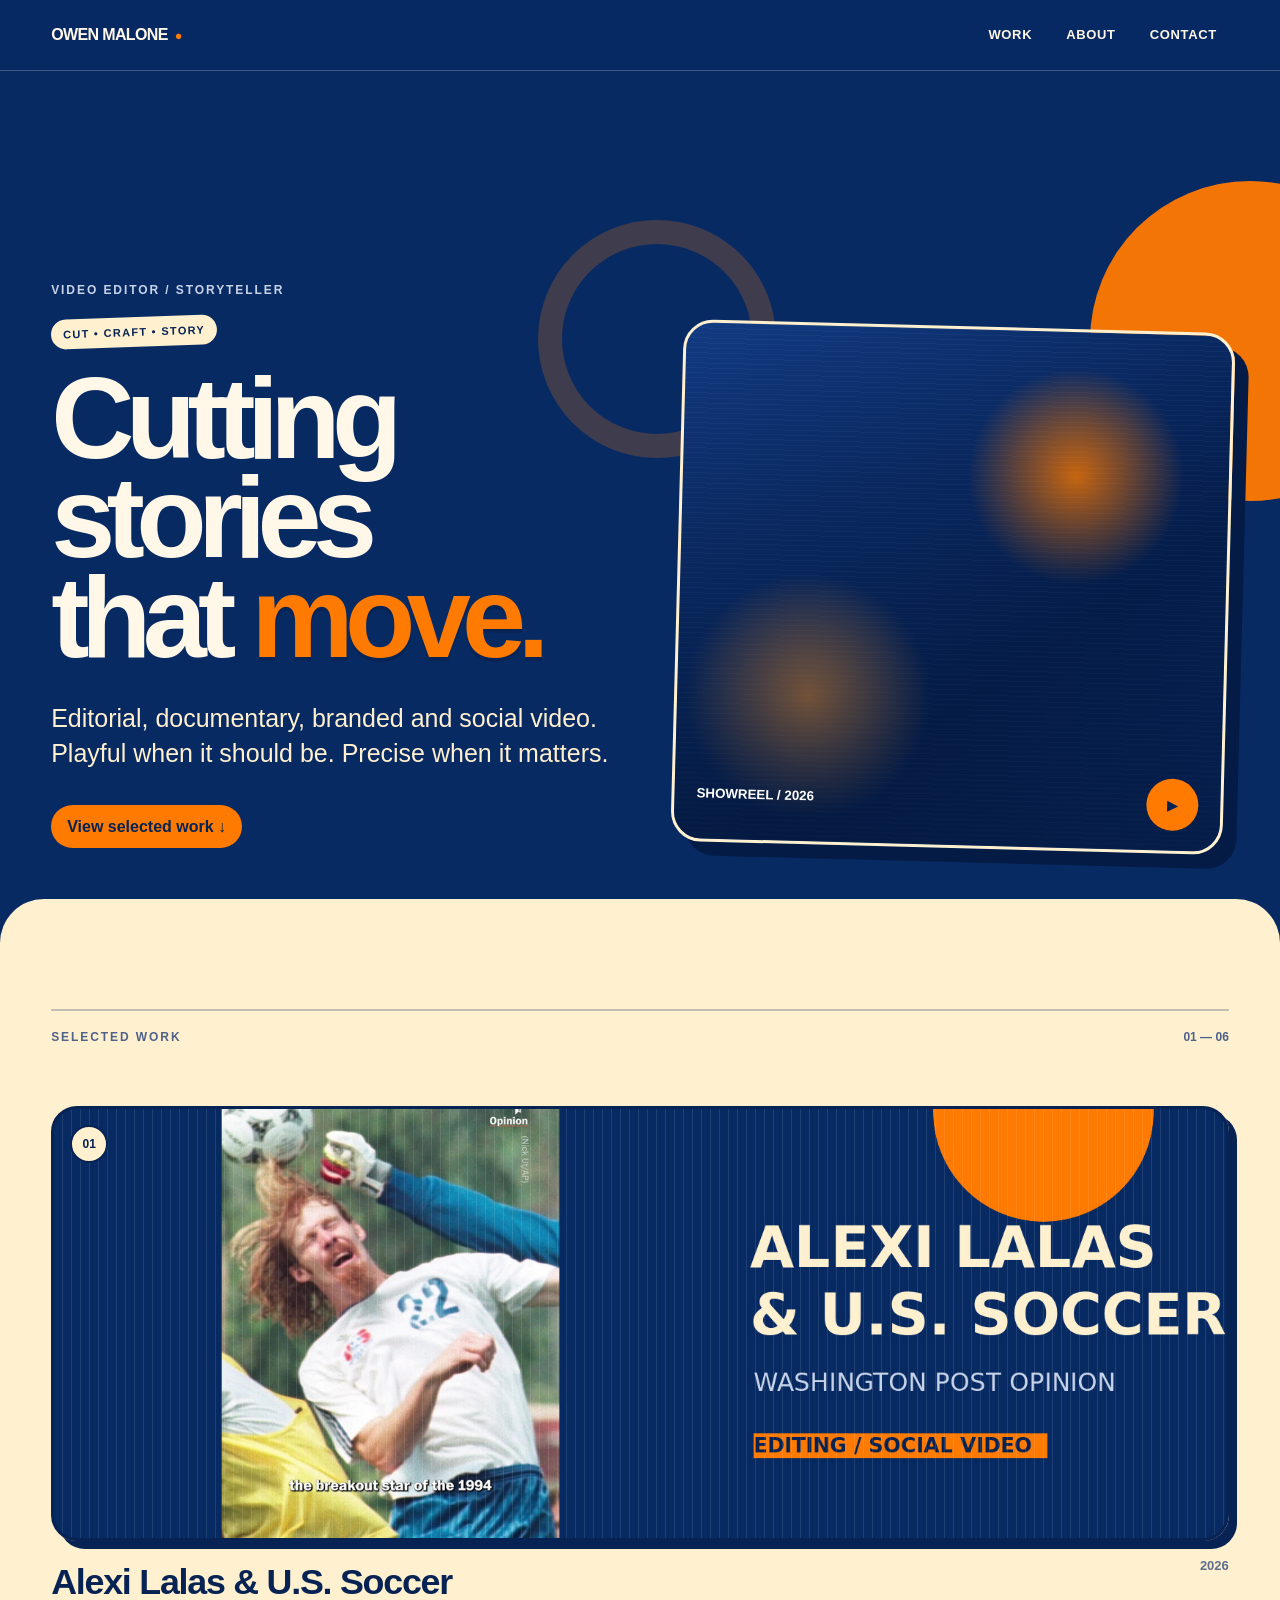
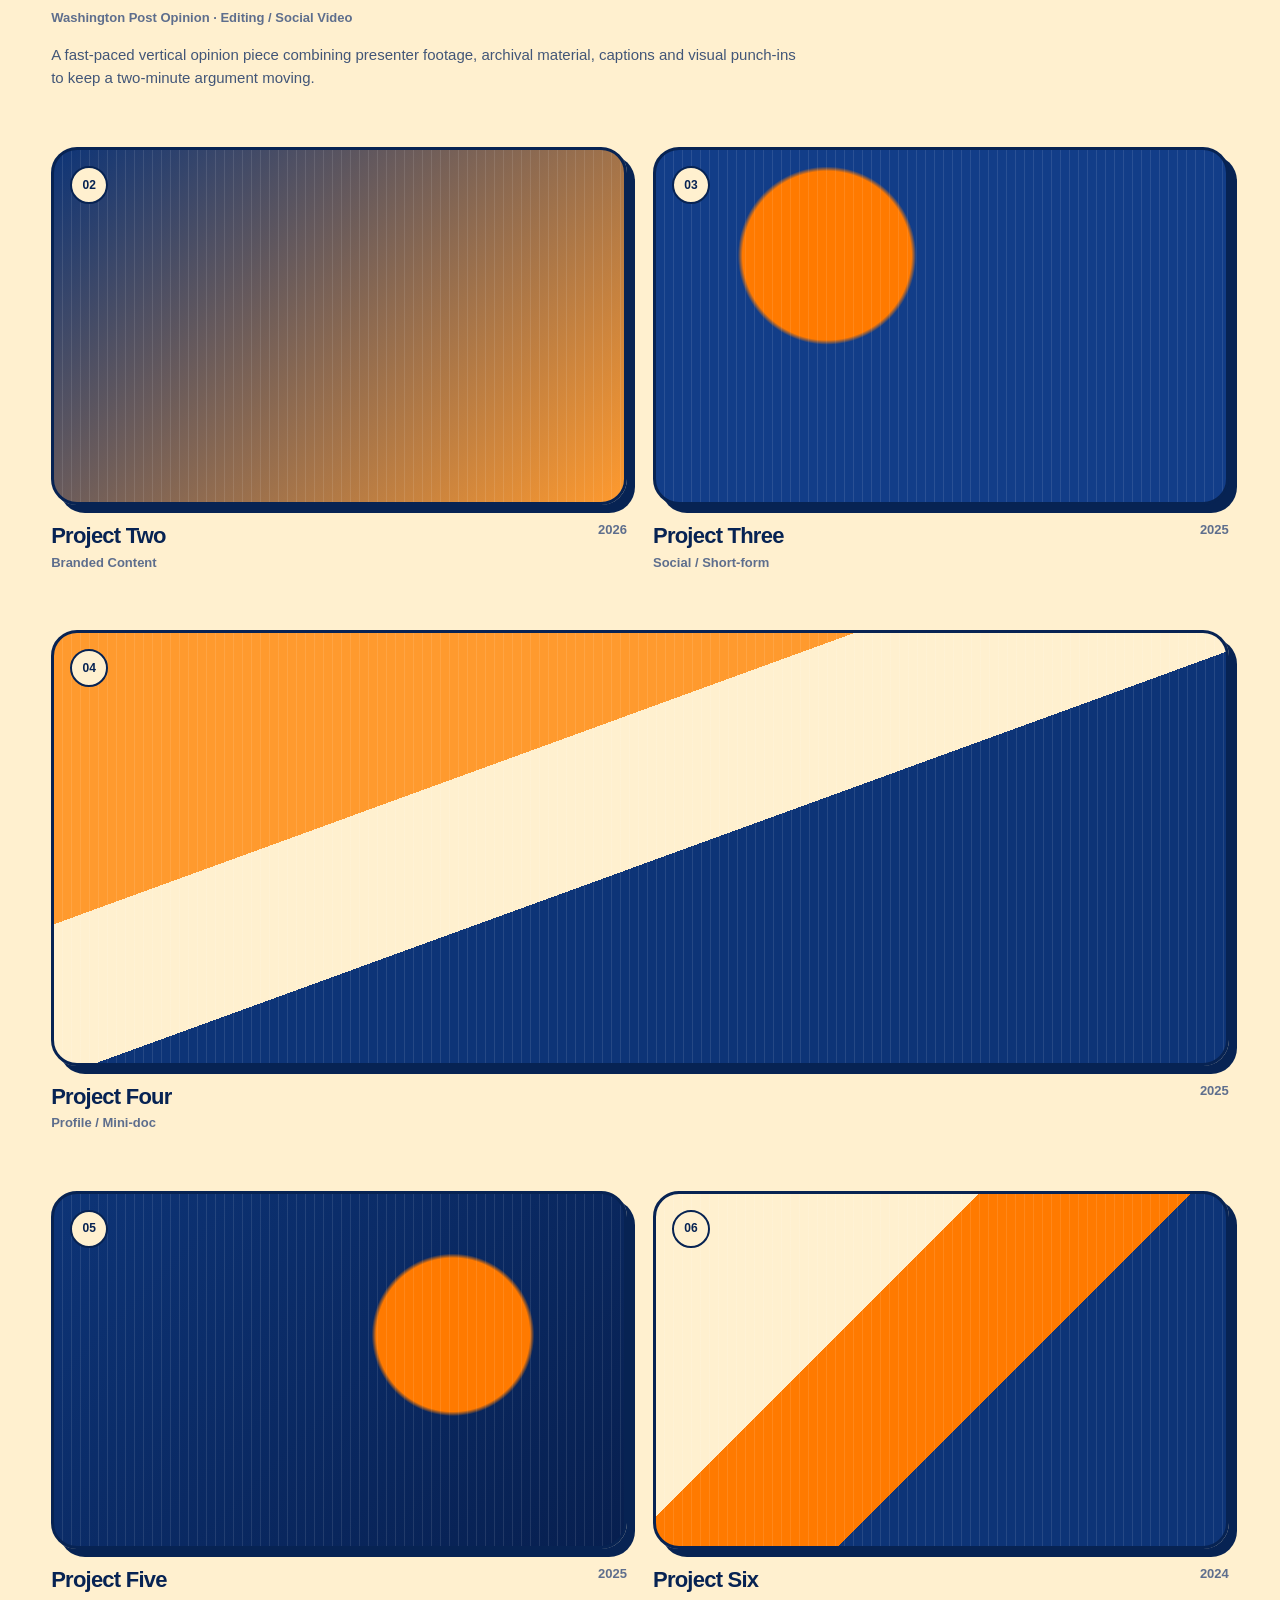
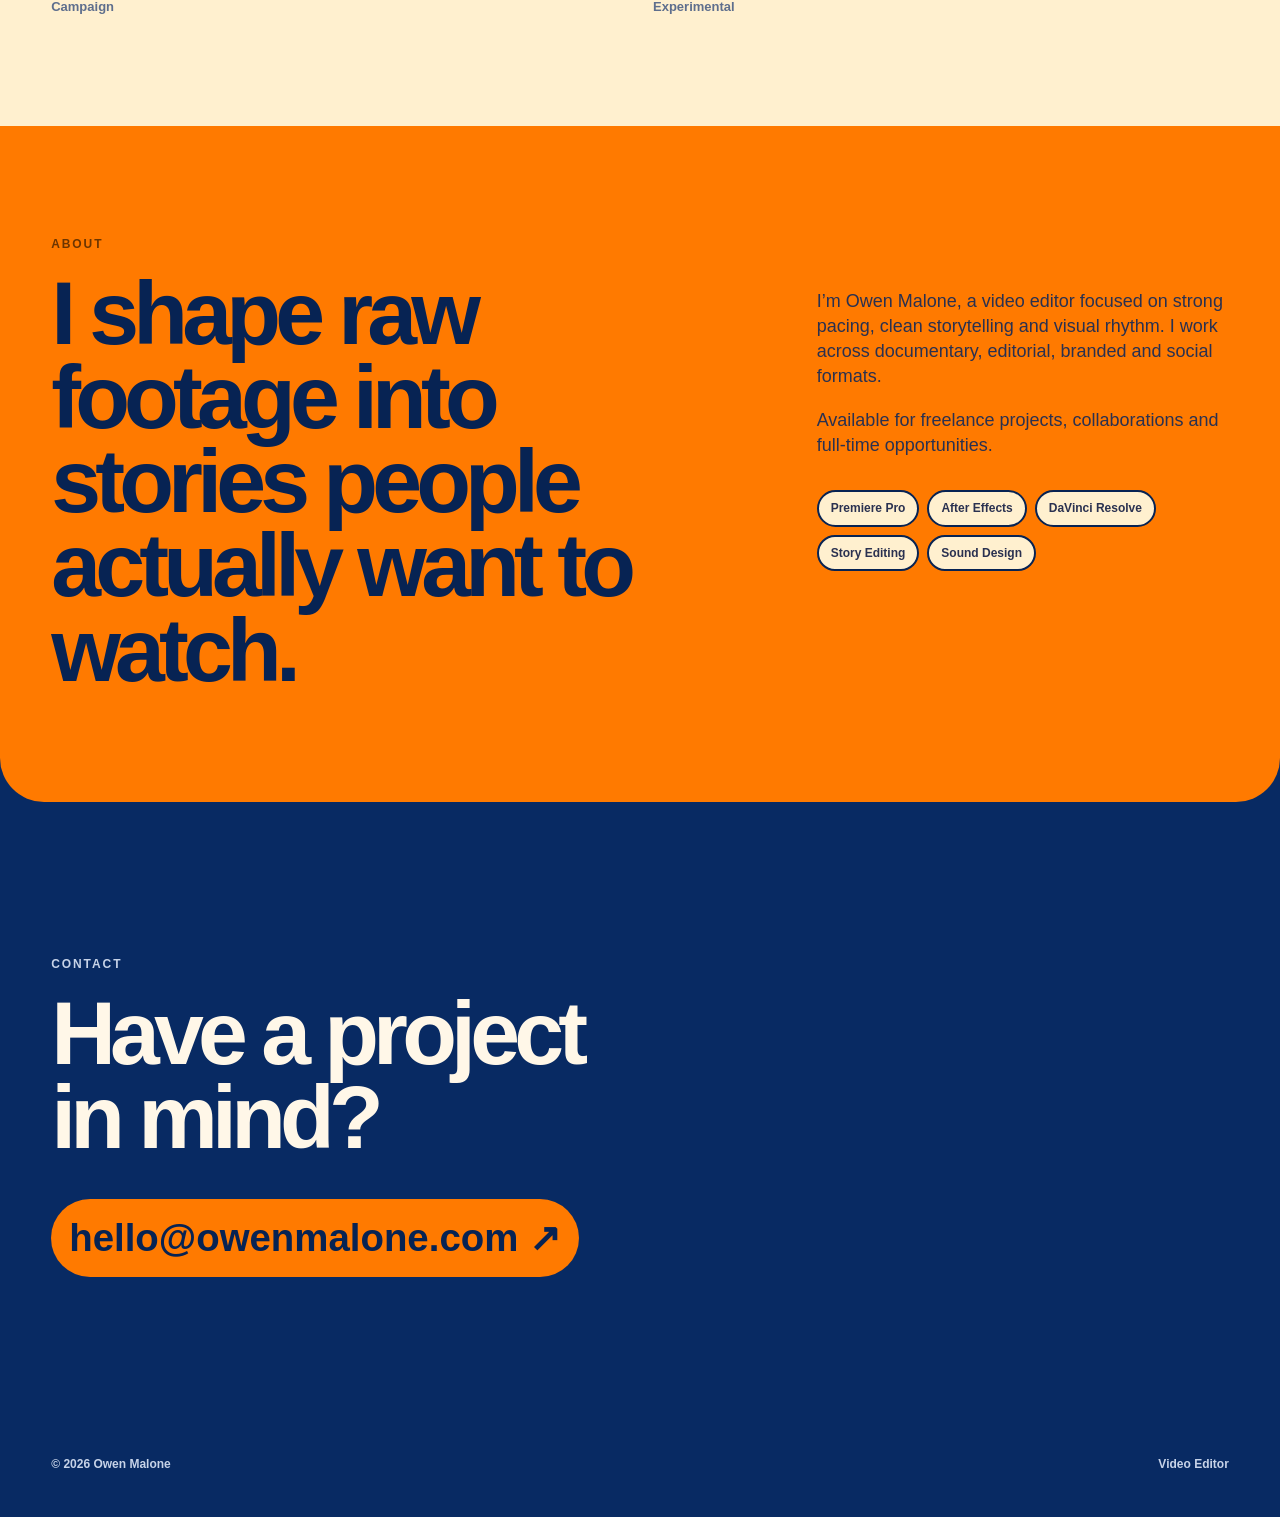
==== index.html @ 8003c04e "Add files via upload" ====
<!DOCTYPE html>
<html lang="en">
<head>
  <meta charset="UTF-8" />
  <meta name="viewport" content="width=device-width, initial-scale=1.0" />
  <meta name="description" content="Owen Malone — Video Editor portfolio." />
  <title>Owen Malone — Video Editor</title>
  <link rel="stylesheet" href="styles.css" />
</head>
<body>
  <header class="site-header">
    <a class="brand" href="#top">OWEN MALONE</a>
    <nav class="nav" aria-label="Primary navigation">
      <a href="#work">Work</a>
      <a href="#about">About</a>
      <a href="#contact">Contact</a>
    </nav>
  </header>

  <main id="top">
    <section class="hero">
      <div class="hero-copy">
        <p class="eyebrow">VIDEO EDITOR / STORYTELLER</p>
        <div class="hero-badge">CUT • CRAFT • STORY</div>
        <h1>Cutting stories<br />that <em>move.</em></h1>
        <p class="intro">
          Editorial, documentary, branded and social video.
          Playful when it should be. Precise when it matters.
        </p>
        <a class="text-link" href="#work">View selected work ↓</a>
      </div>

      <button class="reel" type="button" aria-label="Play showreel">
        <div class="reel-noise"></div>
        <div class="reel-label">
          <span>SHOWREEL / 2026</span>
          <span class="play">▶</span>
        </div>
      </button>
    </section>

    <section class="work-section" id="work">
      <div class="section-heading">
        <p class="eyebrow">SELECTED WORK</p>
        <p class="section-count">01 — 06</p>
      </div>

      <div class="projects">
        <article class="project project-large project-featured">
          <a class="project-link" href="https://www.youtube.com/shorts/0VnzY-GLT2Q" target="_blank" rel="noopener noreferrer" aria-label="Watch Alexi Lalas and U.S. Soccer on YouTube">
            <div class="project-media project-media-image" style="background-image:url('alexi-lalas-project.jpg')">
              <span class="project-index">01</span>
              <span class="hover-word">WATCH ↗</span>
            </div>
            <div class="project-meta">
              <div>
                <h2>Alexi Lalas &amp; U.S. Soccer</h2>
                <p>Washington Post Opinion · Editing / Social Video</p>
              </div>
              <span>2026</span>
            </div>
            <p class="project-description">A fast-paced vertical opinion piece combining presenter footage, archival material, captions and visual punch-ins to keep a two-minute argument moving.</p>
          </a>
        </article>

        <article class="project">
          <div class="project-media tone-two">
            <span class="project-index">02</span>
            <span class="hover-word">PLAY</span>
          </div>
          <div class="project-meta">
            <div>
              <h2>Project Two</h2>
              <p>Branded Content</p>
            </div>
            <span>2026</span>
          </div>
        </article>

        <article class="project">
          <div class="project-media tone-three">
            <span class="project-index">03</span>
            <span class="hover-word">PLAY</span>
          </div>
          <div class="project-meta">
            <div>
              <h2>Project Three</h2>
              <p>Social / Short-form</p>
            </div>
            <span>2025</span>
          </div>
        </article>

        <article class="project project-wide">
          <div class="project-media tone-four">
            <span class="project-index">04</span>
            <span class="hover-word">PLAY</span>
          </div>
          <div class="project-meta">
            <div>
              <h2>Project Four</h2>
              <p>Profile / Mini-doc</p>
            </div>
            <span>2025</span>
          </div>
        </article>

        <article class="project">
          <div class="project-media tone-five">
            <span class="project-index">05</span>
            <span class="hover-word">PLAY</span>
          </div>
          <div class="project-meta">
            <div>
              <h2>Project Five</h2>
              <p>Campaign</p>
            </div>
            <span>2025</span>
          </div>
        </article>

        <article class="project">
          <div class="project-media tone-six">
            <span class="project-index">06</span>
            <span class="hover-word">PLAY</span>
          </div>
          <div class="project-meta">
            <div>
              <h2>Project Six</h2>
              <p>Experimental</p>
            </div>
            <span>2024</span>
          </div>
        </article>
      </div>
    </section>

    <section class="about" id="about">
      <p class="eyebrow">ABOUT</p>
      <div class="about-grid">
        <h2>I shape raw footage into stories people actually want to watch.</h2>
        <div class="about-copy">
          <p>
            I’m Owen Malone, a video editor focused on strong pacing,
            clean storytelling and visual rhythm. I work across documentary,
            editorial, branded and social formats.
          </p>
          <p>
            Available for freelance projects, collaborations and full-time opportunities.
          </p>
          <div class="skills">
            <span>Premiere Pro</span>
            <span>After Effects</span>
            <span>DaVinci Resolve</span>
            <span>Story Editing</span>
            <span>Sound Design</span>
          </div>
        </div>
      </div>
    </section>

    <section class="contact" id="contact">
      <p class="eyebrow">CONTACT</p>
      <h2>Have a project<br />in mind?</h2>
      <a class="email-link" href="mailto:hello@owenmalone.com">hello@owenmalone.com ↗</a>
    </section>
  </main>

  <footer>
    <span>© <span id="year"></span> Owen Malone</span>
    <span>Video Editor</span>
  </footer>

  <div class="modal" id="reelModal" aria-hidden="true">
    <button class="modal-close" id="modalClose" aria-label="Close showreel">×</button>
    <div class="modal-inner">
      <p class="eyebrow">SHOWREEL PLACEHOLDER</p>
      <h2>Add your Vimeo or YouTube embed here.</h2>
      <p>Replace this modal content in <code>index.html</code> with your video embed.</p>
    </div>
  </div>

  <script src="script.js"></script>
</body>
</html>
---- styles.css ----
* {
  box-sizing: border-box;
}

:root {
  --bg: #082a63;
  --panel: #0d3477;
  --text: #fff7e8;
  --muted: #c7d3e8;
  --line: rgba(255,247,232,.24);
  --orange: #ff7a00;
  --orange-soft: #ff9a2e;
  --cream: #fff0cf;
  --ink: #072353;
  --pad: clamp(20px, 4vw, 60px);
}

html {
  scroll-behavior: smooth;
}

body {
  margin: 0;
  background: var(--bg);
  color: var(--text);
  font-family: Arial, Helvetica, sans-serif;
  line-height: 1.4;
}

a {
  color: inherit;
  text-decoration: none;
}

::selection {
  background: var(--orange);
  color: var(--ink);
}

.site-header {
  position: sticky;
  top: 0;
  z-index: 20;
  display: flex;
  justify-content: space-between;
  align-items: center;
  padding: 18px var(--pad);
  background: rgba(8,42,99,.9);
  backdrop-filter: blur(18px);
  border-bottom: 1px solid var(--line);
}

.brand {
  font-weight: 900;
  letter-spacing: -0.04em;
}

.brand::after {
  content: "●";
  margin-left: 7px;
  color: var(--orange);
  font-size: .8em;
}

.nav {
  display: flex;
  gap: 10px;
}

.nav a {
  color: var(--text);
  font-size: 13px;
  font-weight: 800;
  text-transform: uppercase;
  letter-spacing: .05em;
  padding: 8px 12px;
  border-radius: 999px;
  transition: background .2s ease, color .2s ease, transform .2s ease;
}

.nav a:hover {
  background: var(--orange);
  color: var(--ink);
  transform: translateY(-1px);
}

.hero {
  min-height: 92vh;
  padding: 8vw var(--pad) var(--pad);
  display: grid;
  grid-template-columns: 1.02fr .98fr;
  gap: 52px;
  align-items: end;
  position: relative;
  overflow: hidden;
}

.hero::before {
  content: "";
  position: absolute;
  width: 320px;
  height: 320px;
  border-radius: 50%;
  right: -130px;
  top: 110px;
  background: var(--orange);
  opacity: .95;
}

.hero::after {
  content: "";
  position: absolute;
  width: 190px;
  height: 190px;
  border-radius: 50%;
  left: 42%;
  top: 18%;
  border: 24px solid rgba(255,122,0,.22);
}

.hero-copy,
.reel {
  position: relative;
  z-index: 2;
}

.eyebrow {
  margin: 0 0 18px;
  color: var(--muted);
  font-size: 12px;
  font-weight: 900;
  letter-spacing: .16em;
}

.hero-badge {
  display: inline-block;
  margin-bottom: 22px;
  padding: 8px 12px 7px;
  background: var(--cream);
  color: var(--ink);
  border-radius: 999px;
  font-size: 11px;
  font-weight: 900;
  letter-spacing: .12em;
  transform: rotate(-2deg);
}

.hero h1 {
  margin: 0;
  max-width: 800px;
  font-size: clamp(62px, 9vw, 148px);
  line-height: .86;
  letter-spacing: -.075em;
  font-weight: 900;
}

.hero h1 em {
  color: var(--orange);
  font-style: normal;
  text-shadow: 0 4px 0 rgba(3,25,63,.35);
}

.intro {
  max-width: 620px;
  margin: 34px 0;
  color: var(--cream);
  font-size: clamp(18px, 2vw, 25px);
}

.text-link {
  display: inline-block;
  padding: 11px 16px 10px;
  background: var(--orange);
  color: var(--ink);
  border-radius: 999px;
  font-weight: 900;
  transition: transform .2s ease, box-shadow .2s ease;
}

.text-link:hover {
  transform: translateY(-2px) rotate(-1deg);
  box-shadow: 0 8px 0 #061f4c;
}

.reel {
  min-height: 58vh;
  border: 3px solid var(--cream);
  border-radius: 30px;
  padding: 0;
  overflow: hidden;
  cursor: pointer;
  background:
    radial-gradient(circle at 72% 28%, rgba(255,122,0,.92), transparent 20%),
    radial-gradient(circle at 24% 72%, rgba(255,154,46,.75), transparent 22%),
    linear-gradient(145deg, #123b83 0%, #051f50 64%, #092862 100%);
  box-shadow: 14px 14px 0 #041b46;
  transform: rotate(1.5deg);
  transition: transform .25s ease, box-shadow .25s ease;
}

.reel:hover {
  transform: rotate(0deg) translateY(-3px);
  box-shadow: 18px 18px 0 #041b46;
}

.reel::after {
  content: "";
  position: absolute;
  inset: 0;
  background: linear-gradient(180deg, transparent, rgba(3,22,56,.58));
}

.reel-noise {
  position: absolute;
  inset: 0;
  opacity: .11;
  background-image: repeating-linear-gradient(0deg, rgba(255,255,255,.3) 0 1px, transparent 1px 5px);
}

.reel-label {
  position: absolute;
  z-index: 2;
  left: 22px;
  right: 22px;
  bottom: 20px;
  display: flex;
  justify-content: space-between;
  align-items: center;
  color: white;
  font-weight: 900;
}

.play {
  display: grid;
  place-items: center;
  width: 52px;
  height: 52px;
  background: var(--orange);
  color: var(--ink);
  border-radius: 100%;
}

.work-section,
.about,
.contact {
  padding: 110px var(--pad);
}

.work-section {
  background: var(--cream);
  color: var(--ink);
  border-radius: 44px 44px 0 0;
}

.work-section .eyebrow,
.work-section .section-count {
  color: #4f6289;
}

.section-heading {
  display: flex;
  justify-content: space-between;
  border-top: 2px solid rgba(7,35,83,.24);
  padding-top: 18px;
  margin-bottom: 42px;
}

.section-count {
  margin: 0;
  font-size: 12px;
  font-weight: 800;
}

.projects {
  display: grid;
  grid-template-columns: repeat(2, minmax(0, 1fr));
  gap: 58px 26px;
}

.project-large,
.project-wide {
  grid-column: span 2;
}

.project {
  cursor: pointer;
}

.project-media {
  position: relative;
  min-height: 34vw;
  overflow: hidden;
  border-radius: 26px;
  border: 3px solid var(--ink);
  box-shadow: 8px 8px 0 var(--ink);
  transition: transform .25s ease, box-shadow .25s ease;
}

.project:not(.project-wide):not(.project-large) .project-media {
  min-height: 28vw;
}

.project:hover .project-media {
  transform: translate(-3px, -3px) rotate(-.35deg);
  box-shadow: 12px 12px 0 var(--ink);
}

.project-media::after {
  content: "";
  position: absolute;
  inset: 0;
  opacity: .10;
  background-image: repeating-linear-gradient(90deg, transparent 0 8px, #fff 8px 9px);
}

.tone-one { background: linear-gradient(135deg, #ff7a00 0 42%, #0d3477 42% 100%); }
.tone-two { background: linear-gradient(135deg, #0d3477, #ff9a2e); }
.tone-three { background: radial-gradient(circle at 30% 30%, #ff7a00 0 18%, transparent 19%), #123d88; }
.tone-four { background: linear-gradient(160deg, #ff9a2e 0 34%, #fff0cf 34% 52%, #0d3477 52%); }
.tone-five { background: radial-gradient(circle at 70% 40%, #ff7a00 0 17%, transparent 18%), linear-gradient(135deg,#0d3477,#071f4f); }
.tone-six { background: linear-gradient(135deg, #fff0cf 0 35%, #ff7a00 35% 58%, #0d3477 58%); }

.project-index,
.hover-word {
  position: absolute;
  z-index: 2;
  font-size: 12px;
  font-weight: 900;
}

.project-index {
  top: 16px;
  left: 16px;
  display: grid;
  place-items: center;
  width: 38px;
  height: 38px;
  border-radius: 50%;
  color: var(--ink);
  background: var(--cream);
  border: 2px solid var(--ink);
}

.hover-word {
  right: 16px;
  bottom: 16px;
  opacity: 0;
  padding: 8px 11px;
  color: var(--ink);
  background: var(--orange);
  border: 2px solid var(--ink);
  border-radius: 999px;
  transition: opacity .2s ease, transform .2s ease;
}

.project:hover .hover-word {
  opacity: 1;
  transform: rotate(-2deg);
}

.project-meta {
  display: flex;
  justify-content: space-between;
  padding-top: 16px;
}

.project-meta h2 {
  margin: 0 0 2px;
  font-size: 22px;
  letter-spacing: -.035em;
}

.project-meta p,
.project-meta > span {
  margin: 0;
  color: #5e6e8d;
  font-size: 13px;
  font-weight: 700;
}

.about {
  background: var(--orange);
  color: var(--ink);
  border-radius: 0 0 44px 44px;
}

.about .eyebrow {
  color: #6c3500;
}

.about-grid {
  display: grid;
  grid-template-columns: 1.35fr .8fr;
  gap: 70px;
}

.about h2,
.contact h2 {
  margin: 0;
  font-size: clamp(48px, 7vw, 110px);
  line-height: .94;
  letter-spacing: -.065em;
  font-weight: 900;
}

.about-copy {
  color: #2a3150;
  font-size: 18px;
}

.skills {
  display: flex;
  flex-wrap: wrap;
  gap: 8px;
  margin-top: 32px;
}

.skills span {
  border: 2px solid var(--ink);
  background: var(--cream);
  border-radius: 999px;
  padding: 8px 12px;
  font-size: 12px;
  font-weight: 900;
}

.contact {
  min-height: 70vh;
  display: flex;
  flex-direction: column;
  justify-content: center;
  background: var(--bg);
}

.contact h2 {
  color: var(--text);
}

.email-link {
  margin-top: 40px;
  align-self: flex-start;
  font-size: clamp(22px, 3vw, 40px);
  font-weight: 900;
  padding: 12px 18px;
  color: var(--ink);
  background: var(--orange);
  border-radius: 999px;
  transition: transform .2s ease, box-shadow .2s ease;
}

.email-link:hover {
  transform: translateY(-2px) rotate(1deg);
  box-shadow: 0 8px 0 #041b46;
}

footer {
  display: flex;
  justify-content: space-between;
  padding: 24px var(--pad) 44px;
  color: var(--muted);
  font-size: 12px;
  font-weight: 700;
}

.modal {
  position: fixed;
  inset: 0;
  z-index: 100;
  display: none;
  place-items: center;
  padding: 24px;
  background: rgba(3,18,48,.92);
}

.modal.open {
  display: grid;
}

.modal-inner {
  width: min(900px, 100%);
  min-height: 50vh;
  padding: 50px;
  display: grid;
  place-content: center;
  text-align: center;
  background: var(--cream);
  color: var(--ink);
  border: 3px solid var(--ink);
  border-radius: 28px;
  box-shadow: 12px 12px 0 var(--orange);
}

.modal-inner h2 {
  font-size: clamp(32px, 5vw, 72px);
  line-height: 1;
}

.modal-close {
  position: absolute;
  top: 24px;
  right: 30px;
  border: 0;
  background: var(--orange);
  color: var(--ink);
  width: 52px;
  height: 52px;
  border-radius: 50%;
  font-size: 34px;
  cursor: pointer;
}

code {
  color: var(--orange);
}

@media (max-width: 800px) {
  .site-header {
    padding-top: 14px;
    padding-bottom: 14px;
  }

  .nav {
    gap: 4px;
  }

  .nav a {
    padding: 7px 9px;
  }

  .hero {
    grid-template-columns: 1fr;
    min-height: auto;
    padding-top: 100px;
  }

  .hero::before {
    width: 200px;
    height: 200px;
  }

  .reel {
    min-height: 58vw;
    transform: none;
  }

  .projects {
    grid-template-columns: 1fr;
  }

  .project,
  .project-large,
  .project-wide {
    grid-column: span 1;
  }

  .project-media,
  .project:not(.project-wide):not(.project-large) .project-media {
    min-height: 62vw;
  }

  .about-grid {
    grid-template-columns: 1fr;
    gap: 32px;
  }

  .work-section,
  .about,
  .contact {
    padding-top: 80px;
    padding-bottom: 80px;
  }

  footer {
    gap: 24px;
  }
}

@media (max-width: 520px) {
  .nav a:nth-child(2) {
    display: none;
  }

  .hero h1 {
    font-size: 17vw;
  }

  .hero {
    gap: 36px;
  }

  .project-meta {
    gap: 16px;
  }
}


/* Real portfolio project */
.project-link {
  display: block;
  color: inherit;
}

.project-media-image {
  background-size: cover;
  background-position: center;
}

.project-description {
  max-width: 760px;
  margin: 15px 0 0;
  color: #425678;
  font-size: 15px;
  line-height: 1.55;
}

.project-featured .project-meta h2 {
  font-size: clamp(24px, 2.8vw, 42px);
}
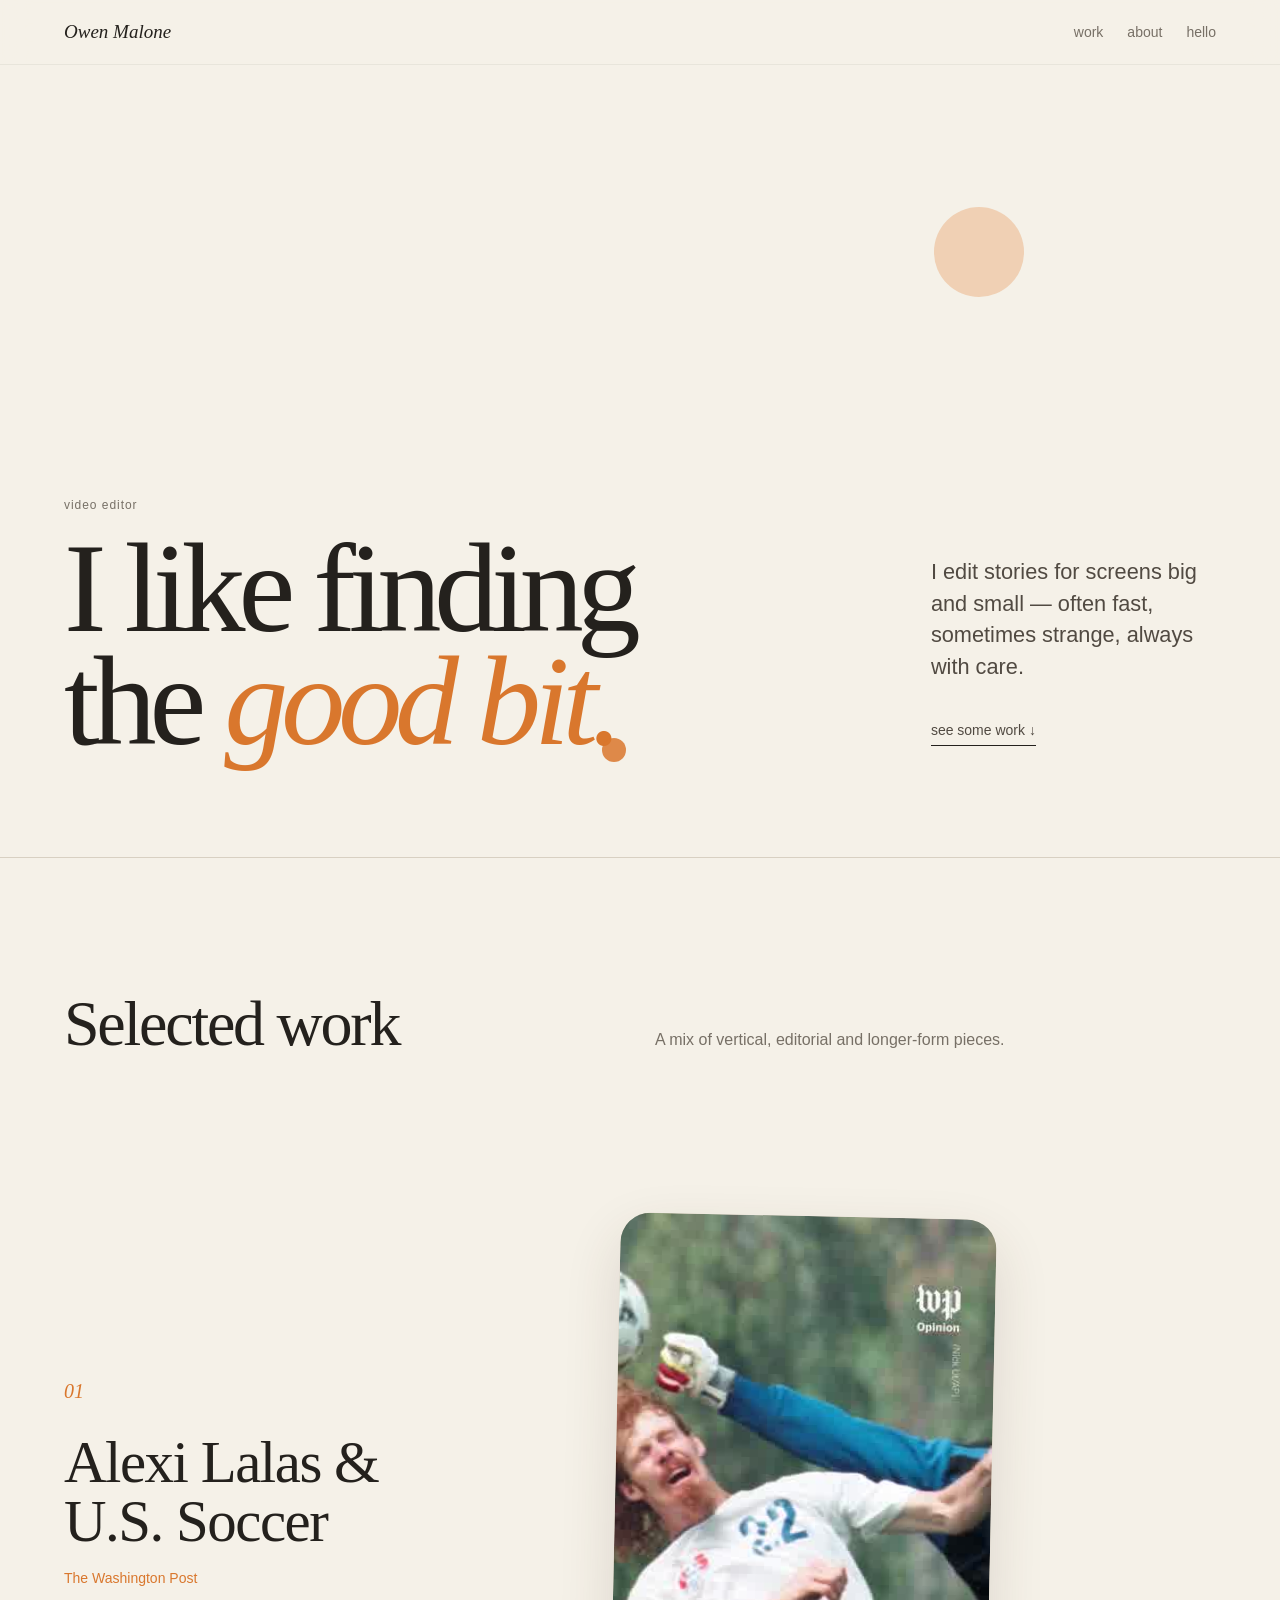
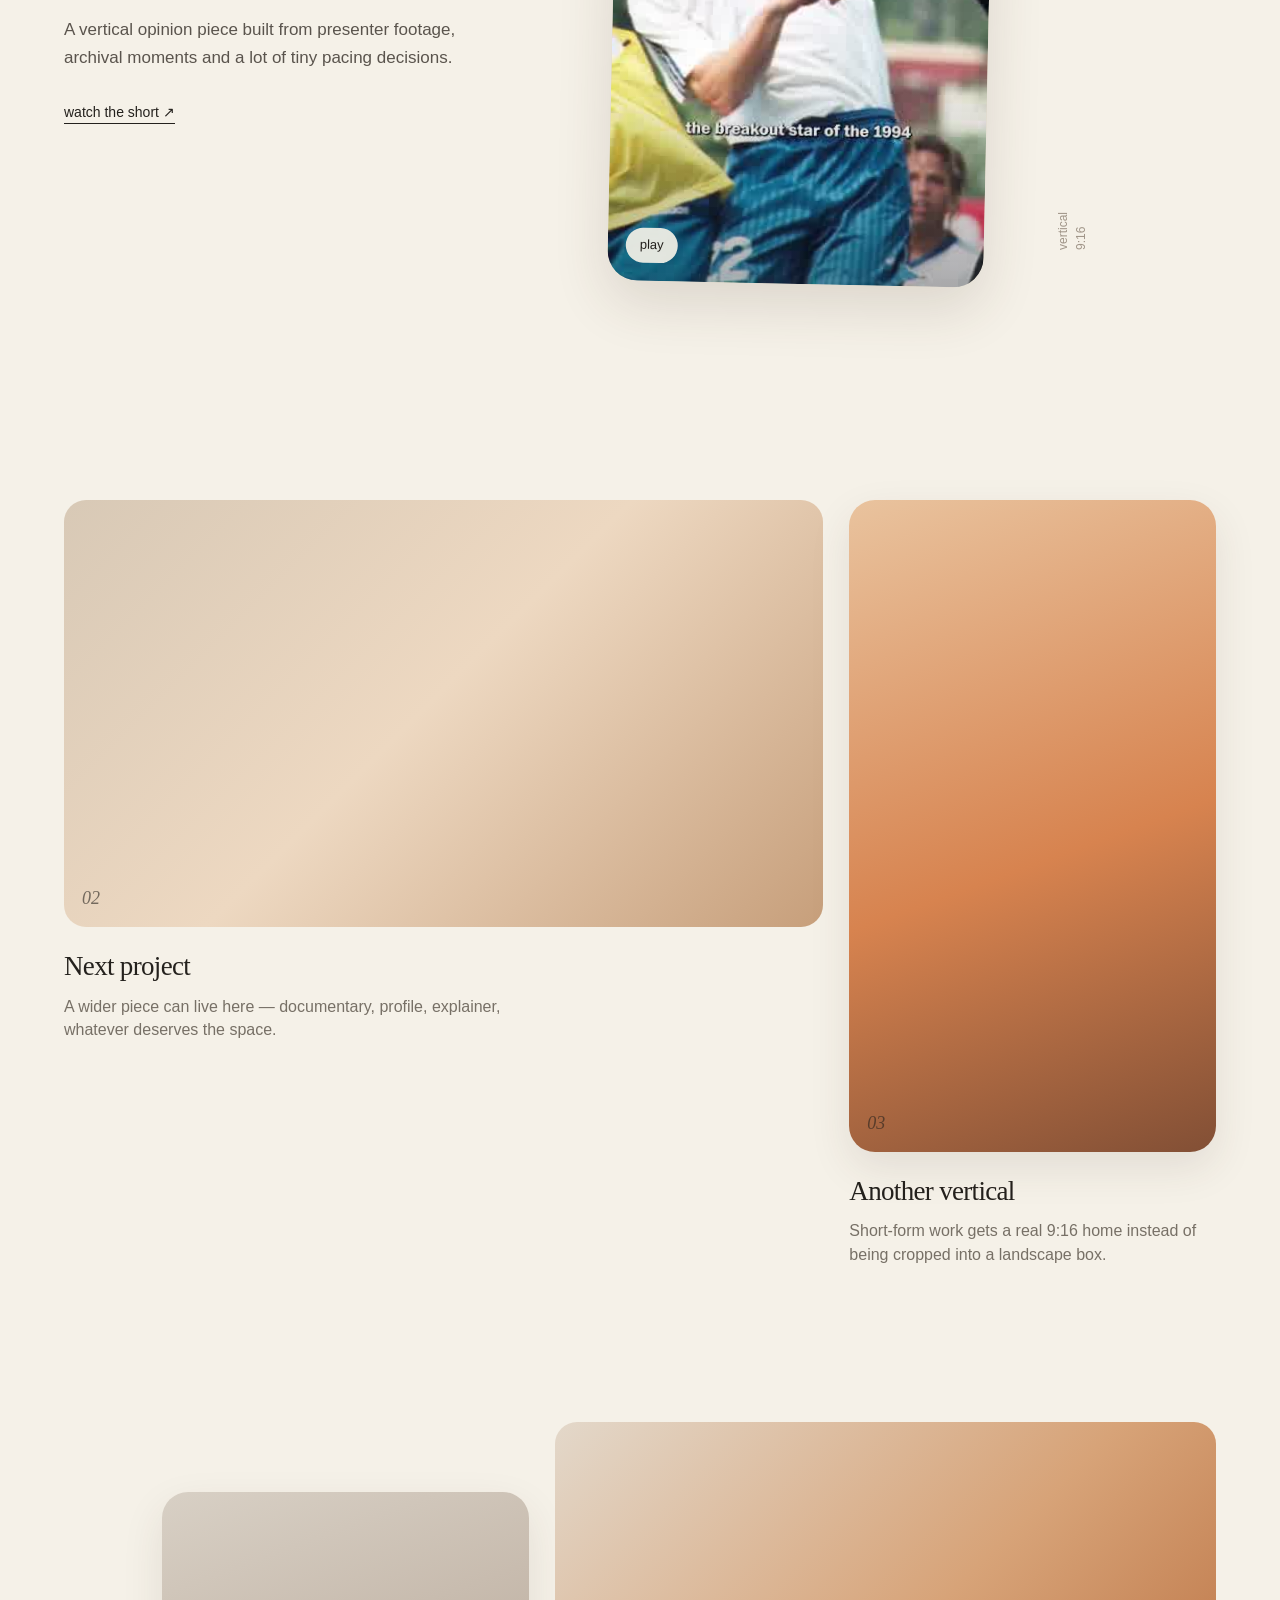
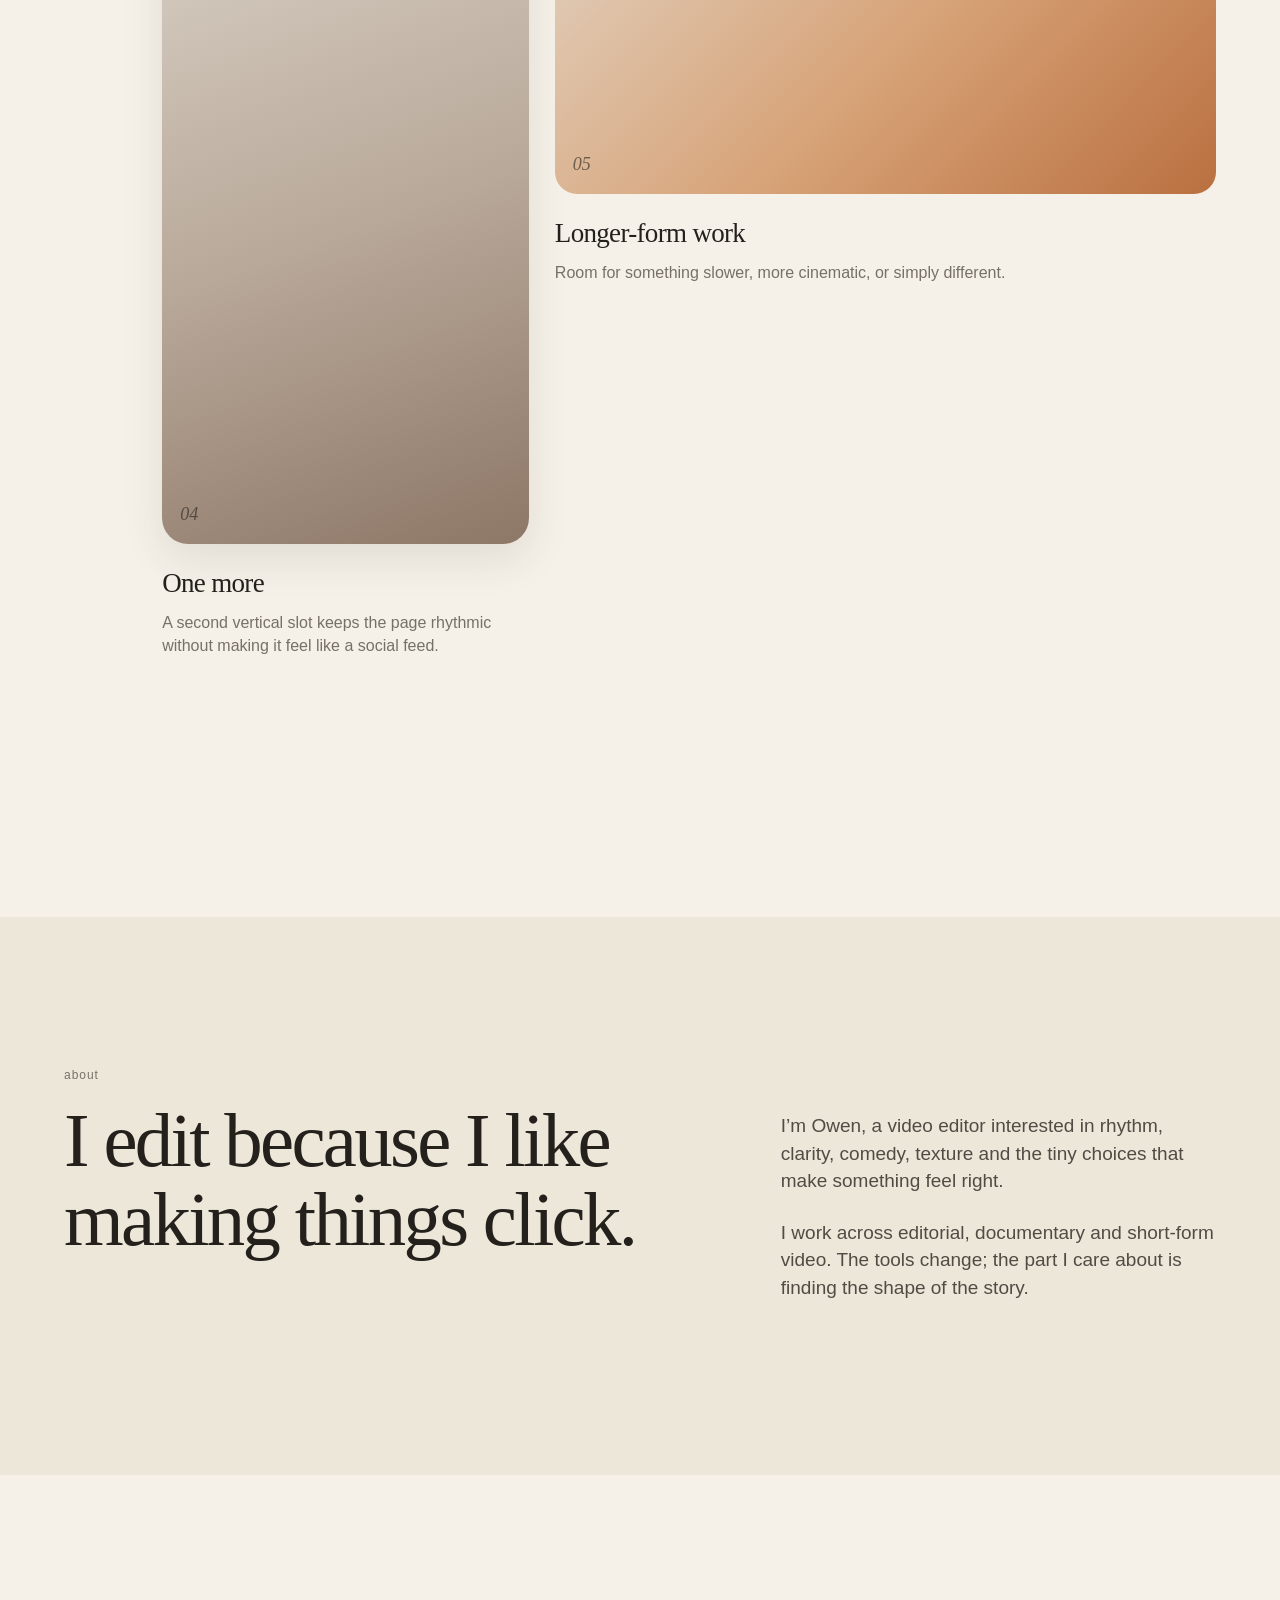
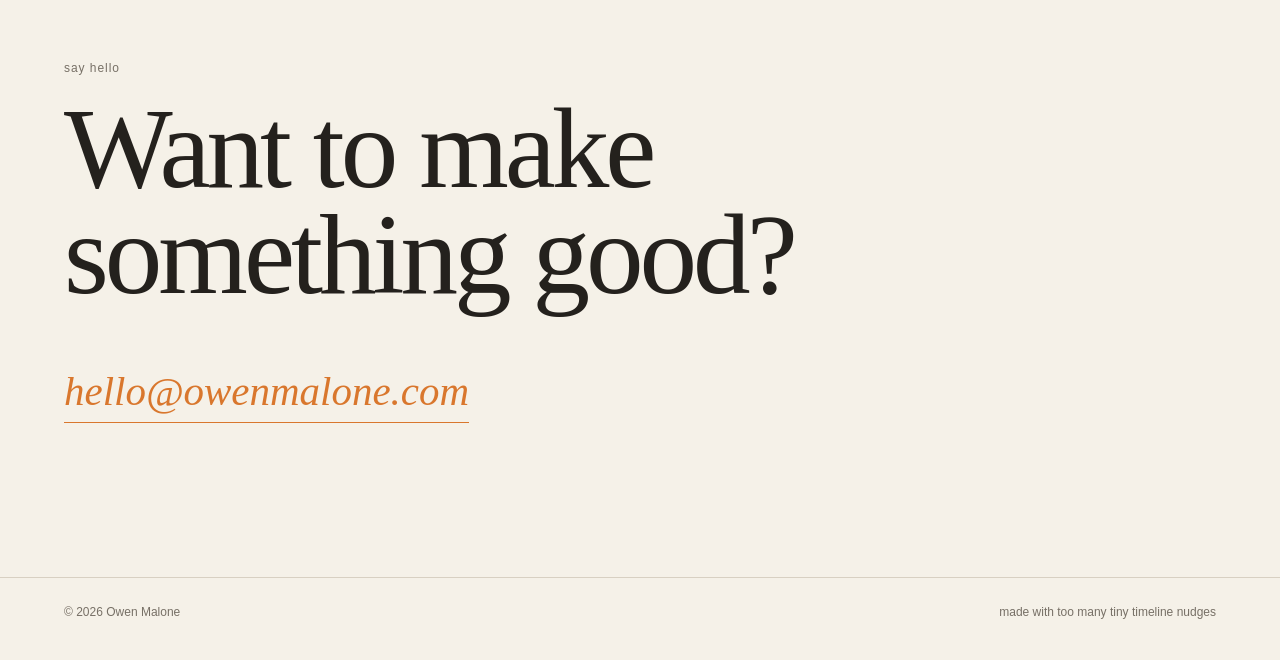
==== commit c9dd8ceb: "Add files via upload" ====
--- a/index.html
+++ b/index.html
@@ -3,182 +3,114 @@
 <head>
   <meta charset="UTF-8" />
   <meta name="viewport" content="width=device-width, initial-scale=1.0" />
-  <meta name="description" content="Owen Malone — Video Editor portfolio." />
+  <meta name="description" content="Owen Malone — video editor." />
   <title>Owen Malone — Video Editor</title>
   <link rel="stylesheet" href="styles.css" />
 </head>
 <body>
   <header class="site-header">
-    <a class="brand" href="#top">OWEN MALONE</a>
+    <a class="brand" href="#top">Owen Malone</a>
     <nav class="nav" aria-label="Primary navigation">
-      <a href="#work">Work</a>
-      <a href="#about">About</a>
-      <a href="#contact">Contact</a>
+      <a href="#work">work</a>
+      <a href="#about">about</a>
+      <a href="#contact">hello</a>
     </nav>
   </header>
 
   <main id="top">
     <section class="hero">
-      <div class="hero-copy">
-        <p class="eyebrow">VIDEO EDITOR / STORYTELLER</p>
-        <div class="hero-badge">CUT • CRAFT • STORY</div>
-        <h1>Cutting stories<br />that <em>move.</em></h1>
-        <p class="intro">
-          Editorial, documentary, branded and social video.
-          Playful when it should be. Precise when it matters.
-        </p>
-        <a class="text-link" href="#work">View selected work ↓</a>
+      <div class="hero-title-wrap">
+        <p class="tiny-note">video editor</p>
+        <h1>I like finding<br>the <span>good bit.</span></h1>
+      </div>
+      <div class="hero-side">
+        <p>I edit stories for screens big and small — often fast, sometimes strange, always with care.</p>
+        <a href="#work" class="soft-link">see some work ↓</a>
+      </div>
+      <div class="orange-dot dot-one"></div>
+      <div class="orange-dot dot-two"></div>
+    </section>
+
+    <section class="work" id="work">
+      <div class="work-heading">
+        <h2>Selected work</h2>
+        <p>A mix of vertical, editorial and longer-form pieces.</p>
       </div>
 
-      <button class="reel" type="button" aria-label="Play showreel">
-        <div class="reel-noise"></div>
-        <div class="reel-label">
-          <span>SHOWREEL / 2026</span>
-          <span class="play">▶</span>
+      <div class="project-row vertical-feature">
+        <div class="project-copy">
+          <span class="project-number">01</span>
+          <h3>Alexi Lalas &amp; U.S. Soccer</h3>
+          <p class="project-client">The Washington Post</p>
+          <p class="project-blurb">A vertical opinion piece built from presenter footage, archival moments and a lot of tiny pacing decisions.</p>
+          <a class="watch-link" href="https://www.youtube.com/shorts/0VnzY-GLT2Q" target="_blank" rel="noopener noreferrer">watch the short ↗</a>
         </div>
-      </button>
-    </section>
 
-    <section class="work-section" id="work">
-      <div class="section-heading">
-        <p class="eyebrow">SELECTED WORK</p>
-        <p class="section-count">01 — 06</p>
+        <a class="vertical-frame" href="https://www.youtube.com/shorts/0VnzY-GLT2Q" target="_blank" rel="noopener noreferrer" aria-label="Watch Alexi Lalas and U.S. Soccer">
+          <img src="lalas-vertical.jpg" alt="Still from Alexi Lalas and U.S. Soccer vertical video" />
+          <span class="play-pill">play</span>
+        </a>
+
+        <div class="side-note">vertical<br>9:16</div>
       </div>
 
-      <div class="projects">
-        <article class="project project-large project-featured">
-          <a class="project-link" href="https://www.youtube.com/shorts/0VnzY-GLT2Q" target="_blank" rel="noopener noreferrer" aria-label="Watch Alexi Lalas and U.S. Soccer on YouTube">
-            <div class="project-media project-media-image" style="background-image:url('alexi-lalas-project.jpg')">
-              <span class="project-index">01</span>
-              <span class="hover-word">WATCH ↗</span>
-            </div>
-            <div class="project-meta">
-              <div>
-                <h2>Alexi Lalas &amp; U.S. Soccer</h2>
-                <p>Washington Post Opinion · Editing / Social Video</p>
-              </div>
-              <span>2026</span>
-            </div>
-            <p class="project-description">A fast-paced vertical opinion piece combining presenter footage, archival material, captions and visual punch-ins to keep a two-minute argument moving.</p>
-          </a>
-        </article>
-
-        <article class="project">
-          <div class="project-media tone-two">
-            <span class="project-index">02</span>
-            <span class="hover-word">PLAY</span>
-          </div>
-          <div class="project-meta">
-            <div>
-              <h2>Project Two</h2>
-              <p>Branded Content</p>
-            </div>
-            <span>2026</span>
+      <div class="project-grid">
+        <article class="project-card wide-card">
+          <div class="placeholder-image warm-one"><span>02</span></div>
+          <div class="card-copy">
+            <h3>Next project</h3>
+            <p>A wider piece can live here — documentary, profile, explainer, whatever deserves the space.</p>
           </div>
         </article>
 
-        <article class="project">
-          <div class="project-media tone-three">
-            <span class="project-index">03</span>
-            <span class="hover-word">PLAY</span>
-          </div>
-          <div class="project-meta">
-            <div>
-              <h2>Project Three</h2>
-              <p>Social / Short-form</p>
-            </div>
-            <span>2025</span>
+        <article class="project-card portrait-card">
+          <div class="portrait-placeholder warm-two"><span>03</span></div>
+          <div class="card-copy">
+            <h3>Another vertical</h3>
+            <p>Short-form work gets a real 9:16 home instead of being cropped into a landscape box.</p>
           </div>
         </article>
 
-        <article class="project project-wide">
-          <div class="project-media tone-four">
-            <span class="project-index">04</span>
-            <span class="hover-word">PLAY</span>
-          </div>
-          <div class="project-meta">
-            <div>
-              <h2>Project Four</h2>
-              <p>Profile / Mini-doc</p>
-            </div>
-            <span>2025</span>
+        <article class="project-card portrait-card portrait-offset">
+          <div class="portrait-placeholder warm-three"><span>04</span></div>
+          <div class="card-copy">
+            <h3>One more</h3>
+            <p>A second vertical slot keeps the page rhythmic without making it feel like a social feed.</p>
           </div>
         </article>
 
-        <article class="project">
-          <div class="project-media tone-five">
-            <span class="project-index">05</span>
-            <span class="hover-word">PLAY</span>
-          </div>
-          <div class="project-meta">
-            <div>
-              <h2>Project Five</h2>
-              <p>Campaign</p>
-            </div>
-            <span>2025</span>
-          </div>
-        </article>
-
-        <article class="project">
-          <div class="project-media tone-six">
-            <span class="project-index">06</span>
-            <span class="hover-word">PLAY</span>
-          </div>
-          <div class="project-meta">
-            <div>
-              <h2>Project Six</h2>
-              <p>Experimental</p>
-            </div>
-            <span>2024</span>
+        <article class="project-card wide-card lower-wide">
+          <div class="placeholder-image warm-four"><span>05</span></div>
+          <div class="card-copy">
+            <h3>Longer-form work</h3>
+            <p>Room for something slower, more cinematic, or simply different.</p>
           </div>
         </article>
       </div>
     </section>
 
     <section class="about" id="about">
-      <p class="eyebrow">ABOUT</p>
-      <div class="about-grid">
-        <h2>I shape raw footage into stories people actually want to watch.</h2>
-        <div class="about-copy">
-          <p>
-            I’m Owen Malone, a video editor focused on strong pacing,
-            clean storytelling and visual rhythm. I work across documentary,
-            editorial, branded and social formats.
-          </p>
-          <p>
-            Available for freelance projects, collaborations and full-time opportunities.
-          </p>
-          <div class="skills">
-            <span>Premiere Pro</span>
-            <span>After Effects</span>
-            <span>DaVinci Resolve</span>
-            <span>Story Editing</span>
-            <span>Sound Design</span>
-          </div>
-        </div>
+      <div class="about-title">
+        <p class="tiny-note">about</p>
+        <h2>I edit because I like making things click.</h2>
+      </div>
+      <div class="about-copy">
+        <p>I’m Owen, a video editor interested in rhythm, clarity, comedy, texture and the tiny choices that make something feel right.</p>
+        <p>I work across editorial, documentary and short-form video. The tools change; the part I care about is finding the shape of the story.</p>
       </div>
     </section>
 
     <section class="contact" id="contact">
-      <p class="eyebrow">CONTACT</p>
-      <h2>Have a project<br />in mind?</h2>
-      <a class="email-link" href="mailto:hello@owenmalone.com">hello@owenmalone.com ↗</a>
+      <p class="tiny-note">say hello</p>
+      <h2>Want to make<br>something good?</h2>
+      <a class="big-email" href="mailto:hello@owenmalone.com">hello@owenmalone.com</a>
     </section>
   </main>
 
   <footer>
     <span>© <span id="year"></span> Owen Malone</span>
-    <span>Video Editor</span>
+    <span>made with too many tiny timeline nudges</span>
   </footer>
-
-  <div class="modal" id="reelModal" aria-hidden="true">
-    <button class="modal-close" id="modalClose" aria-label="Close showreel">×</button>
-    <div class="modal-inner">
-      <p class="eyebrow">SHOWREEL PLACEHOLDER</p>
-      <h2>Add your Vimeo or YouTube embed here.</h2>
-      <p>Replace this modal content in <code>index.html</code> with your video embed.</p>
-    </div>
-  </div>
 
   <script src="script.js"></script>
 </body>
--- a/styles.css
+++ b/styles.css
@@ -1,41 +1,32 @@
-* {
-  box-sizing: border-box;
-}
+* { box-sizing: border-box; }
 
 :root {
-  --bg: #082a63;
-  --panel: #0d3477;
-  --text: #fff7e8;
-  --muted: #c7d3e8;
-  --line: rgba(255,247,232,.24);
-  --orange: #ff7a00;
-  --orange-soft: #ff9a2e;
-  --cream: #fff0cf;
-  --ink: #072353;
-  --pad: clamp(20px, 4vw, 60px);
-}
-
-html {
-  scroll-behavior: smooth;
-}
+  --paper: #f5f1e8;
+  --paper-2: #ede7da;
+  --ink: #24211d;
+  --muted: #777066;
+  --line: #d8d0c2;
+  --orange: #d9772d;
+  --orange-light: #e8a36d;
+  --orange-pale: #f0c9a8;
+  --shadow: rgba(69, 51, 35, .14);
+  --pad: clamp(22px, 5vw, 78px);
+}
+
+html { scroll-behavior: smooth; }
 
 body {
   margin: 0;
-  background: var(--bg);
-  color: var(--text);
-  font-family: Arial, Helvetica, sans-serif;
-  line-height: 1.4;
-}
-
-a {
-  color: inherit;
-  text-decoration: none;
-}
-
-::selection {
-  background: var(--orange);
+  background: var(--paper);
   color: var(--ink);
-}
+  font-family: "Helvetica Neue", Helvetica, Arial, sans-serif;
+  line-height: 1.45;
+  -webkit-font-smoothing: antialiased;
+}
+
+a { color: inherit; text-decoration: none; }
+
+::selection { background: var(--orange-pale); }
 
 .site-header {
   position: sticky;
@@ -45,574 +36,292 @@
   justify-content: space-between;
   align-items: center;
   padding: 18px var(--pad);
-  background: rgba(8,42,99,.9);
-  backdrop-filter: blur(18px);
-  border-bottom: 1px solid var(--line);
+  background: rgba(245, 241, 232, .88);
+  backdrop-filter: blur(14px);
+  border-bottom: 1px solid rgba(36, 33, 29, .06);
 }
 
 .brand {
-  font-weight: 900;
-  letter-spacing: -0.04em;
-}
-
-.brand::after {
-  content: "●";
-  margin-left: 7px;
-  color: var(--orange);
-  font-size: .8em;
-}
-
-.nav {
-  display: flex;
-  gap: 10px;
-}
-
-.nav a {
-  color: var(--text);
-  font-size: 13px;
-  font-weight: 800;
-  text-transform: uppercase;
-  letter-spacing: .05em;
-  padding: 8px 12px;
-  border-radius: 999px;
-  transition: background .2s ease, color .2s ease, transform .2s ease;
-}
-
-.nav a:hover {
-  background: var(--orange);
-  color: var(--ink);
-  transform: translateY(-1px);
-}
+  font-family: Georgia, "Times New Roman", serif;
+  font-size: 19px;
+  font-style: italic;
+}
+
+.nav { display: flex; gap: 24px; }
+.nav a { font-size: 14px; color: var(--muted); transition: color .2s ease; }
+.nav a:hover { color: var(--orange); }
 
 .hero {
-  min-height: 92vh;
-  padding: 8vw var(--pad) var(--pad);
-  display: grid;
-  grid-template-columns: 1.02fr .98fr;
-  gap: 52px;
+  min-height: 88vh;
+  display: grid;
+  grid-template-columns: minmax(0, 1.45fr) minmax(260px, .55fr);
   align-items: end;
+  gap: 9vw;
+  padding: 12vh var(--pad) 11vh;
   position: relative;
   overflow: hidden;
 }
 
-.hero::before {
-  content: "";
-  position: absolute;
-  width: 320px;
-  height: 320px;
-  border-radius: 50%;
-  right: -130px;
-  top: 110px;
-  background: var(--orange);
-  opacity: .95;
-}
-
-.hero::after {
-  content: "";
-  position: absolute;
-  width: 190px;
-  height: 190px;
-  border-radius: 50%;
-  left: 42%;
-  top: 18%;
-  border: 24px solid rgba(255,122,0,.22);
-}
-
-.hero-copy,
-.reel {
-  position: relative;
-  z-index: 2;
-}
-
-.eyebrow {
+.tiny-note {
   margin: 0 0 18px;
+  font-size: 12px;
   color: var(--muted);
-  font-size: 12px;
-  font-weight: 900;
-  letter-spacing: .16em;
-}
-
-.hero-badge {
-  display: inline-block;
-  margin-bottom: 22px;
-  padding: 8px 12px 7px;
-  background: var(--cream);
-  color: var(--ink);
-  border-radius: 999px;
-  font-size: 11px;
-  font-weight: 900;
-  letter-spacing: .12em;
-  transform: rotate(-2deg);
+  letter-spacing: .08em;
+  text-transform: lowercase;
 }
 
 .hero h1 {
   margin: 0;
-  max-width: 800px;
-  font-size: clamp(62px, 9vw, 148px);
-  line-height: .86;
-  letter-spacing: -.075em;
-  font-weight: 900;
-}
-
-.hero h1 em {
+  max-width: 980px;
+  font-family: Georgia, "Times New Roman", serif;
+  font-weight: 400;
+  font-size: clamp(68px, 10vw, 156px);
+  line-height: .88;
+  letter-spacing: -.055em;
+}
+
+.hero h1 span {
   color: var(--orange);
-  font-style: normal;
-  text-shadow: 0 4px 0 rgba(3,25,63,.35);
-}
-
-.intro {
-  max-width: 620px;
-  margin: 34px 0;
-  color: var(--cream);
-  font-size: clamp(18px, 2vw, 25px);
-}
-
-.text-link {
+  font-style: italic;
+  white-space: nowrap;
+}
+
+.hero-side {
+  padding-bottom: 12px;
+  max-width: 420px;
+  font-size: clamp(18px, 1.7vw, 25px);
+  color: #514a42;
+}
+
+.hero-side p { margin: 0 0 30px; }
+.soft-link {
   display: inline-block;
-  padding: 11px 16px 10px;
-  background: var(--orange);
-  color: var(--ink);
-  border-radius: 999px;
-  font-weight: 900;
-  transition: transform .2s ease, box-shadow .2s ease;
-}
-
-.text-link:hover {
-  transform: translateY(-2px) rotate(-1deg);
-  box-shadow: 0 8px 0 #061f4c;
-}
-
-.reel {
-  min-height: 58vh;
-  border: 3px solid var(--cream);
+  font-size: 14px;
+  padding-bottom: 4px;
+  border-bottom: 1px solid var(--ink);
+}
+
+.orange-dot {
+  position: absolute;
+  border-radius: 50%;
+  background: var(--orange-light);
+  opacity: .42;
+  pointer-events: none;
+}
+.dot-one { width: 90px; height: 90px; top: 18%; right: 20%; }
+.dot-two { width: 24px; height: 24px; bottom: 12%; left: 47%; background: var(--orange); opacity: .85; }
+
+.work {
+  padding: 120px var(--pad) 150px;
+  border-top: 1px solid var(--line);
+}
+
+.work-heading {
+  display: grid;
+  grid-template-columns: 1fr 1fr;
+  gap: 30px;
+  align-items: baseline;
+  margin-bottom: 100px;
+}
+
+.work-heading h2,
+.about h2,
+.contact h2 {
+  margin: 0;
+  font-family: Georgia, "Times New Roman", serif;
+  font-weight: 400;
+  letter-spacing: -.035em;
+}
+
+.work-heading h2 { font-size: clamp(42px, 5vw, 72px); }
+.work-heading p { margin: 0; max-width: 430px; color: var(--muted); font-size: 16px; }
+
+.vertical-feature {
+  min-height: 760px;
+  display: grid;
+  grid-template-columns: minmax(230px, .75fr) minmax(290px, .58fr) minmax(60px, .25fr);
+  gap: clamp(28px, 5vw, 86px);
+  align-items: center;
+  max-width: 1220px;
+  margin: 0 auto 170px;
+}
+
+.project-copy { max-width: 400px; }
+.project-number {
+  display: block;
+  margin-bottom: 28px;
+  font-family: Georgia, "Times New Roman", serif;
+  color: var(--orange);
+  font-style: italic;
+  font-size: 20px;
+}
+
+.project-copy h3,
+.card-copy h3 {
+  margin: 0;
+  font-family: Georgia, "Times New Roman", serif;
+  font-weight: 400;
+  letter-spacing: -.025em;
+}
+
+.project-copy h3 { font-size: clamp(38px, 4.6vw, 68px); line-height: 1; }
+.project-client { margin: 16px 0 28px; color: var(--orange); font-size: 14px; }
+.project-blurb { margin: 0 0 28px; color: #5a544d; font-size: 17px; line-height: 1.65; }
+.watch-link { font-size: 14px; border-bottom: 1px solid var(--ink); padding-bottom: 3px; }
+
+.vertical-frame {
+  position: relative;
+  width: min(100%, 410px);
+  aspect-ratio: 9 / 16;
+  justify-self: center;
+  overflow: hidden;
   border-radius: 30px;
-  padding: 0;
-  overflow: hidden;
-  cursor: pointer;
-  background:
-    radial-gradient(circle at 72% 28%, rgba(255,122,0,.92), transparent 20%),
-    radial-gradient(circle at 24% 72%, rgba(255,154,46,.75), transparent 22%),
-    linear-gradient(145deg, #123b83 0%, #051f50 64%, #092862 100%);
-  box-shadow: 14px 14px 0 #041b46;
-  transform: rotate(1.5deg);
-  transition: transform .25s ease, box-shadow .25s ease;
-}
-
-.reel:hover {
-  transform: rotate(0deg) translateY(-3px);
-  box-shadow: 18px 18px 0 #041b46;
-}
-
-.reel::after {
+  background: #ddd3c3;
+  box-shadow: 0 22px 55px var(--shadow);
+  transform: rotate(1.2deg);
+  transition: transform .3s ease, box-shadow .3s ease;
+}
+.vertical-frame:hover { transform: rotate(0deg) translateY(-6px); box-shadow: 0 30px 70px rgba(69,51,35,.2); }
+.vertical-frame img { width: 100%; height: 100%; object-fit: cover; display: block; }
+.vertical-frame::after {
   content: "";
   position: absolute;
   inset: 0;
-  background: linear-gradient(180deg, transparent, rgba(3,22,56,.58));
-}
-
-.reel-noise {
-  position: absolute;
-  inset: 0;
-  opacity: .11;
-  background-image: repeating-linear-gradient(0deg, rgba(255,255,255,.3) 0 1px, transparent 1px 5px);
-}
-
-.reel-label {
+  background: linear-gradient(180deg, transparent 68%, rgba(20,17,14,.32));
+}
+.play-pill {
   position: absolute;
   z-index: 2;
-  left: 22px;
-  right: 22px;
-  bottom: 20px;
-  display: flex;
-  justify-content: space-between;
-  align-items: center;
-  color: white;
-  font-weight: 900;
-}
-
-.play {
-  display: grid;
-  place-items: center;
-  width: 52px;
-  height: 52px;
-  background: var(--orange);
+  left: 18px;
+  bottom: 18px;
+  padding: 8px 14px;
+  border-radius: 999px;
+  background: rgba(245,241,232,.92);
   color: var(--ink);
-  border-radius: 100%;
-}
-
-.work-section,
-.about,
+  font-size: 13px;
+}
+
+.side-note {
+  align-self: end;
+  margin-bottom: 80px;
+  color: #a09588;
+  font-size: 12px;
+  line-height: 1.5;
+  writing-mode: vertical-rl;
+  transform: rotate(180deg);
+}
+
+.project-grid {
+  display: grid;
+  grid-template-columns: repeat(12, 1fr);
+  gap: 26px;
+  align-items: start;
+}
+.project-card { margin-bottom: 110px; }
+.wide-card { grid-column: 1 / span 8; }
+.portrait-card { grid-column: 9 / span 4; }
+.portrait-offset { grid-column: 2 / span 4; margin-top: 90px; }
+.lower-wide { grid-column: 6 / span 7; margin-top: 20px; }
+
+.placeholder-image {
+  aspect-ratio: 16 / 9;
+  border-radius: 22px;
+  position: relative;
+  overflow: hidden;
+}
+.portrait-placeholder {
+  aspect-ratio: 9 / 16;
+  border-radius: 26px;
+  position: relative;
+  overflow: hidden;
+  box-shadow: 0 16px 42px rgba(71,53,38,.1);
+}
+.placeholder-image span,
+.portrait-placeholder span {
+  position: absolute;
+  left: 18px;
+  bottom: 16px;
+  font-family: Georgia, "Times New Roman", serif;
+  font-style: italic;
+  font-size: 18px;
+  color: rgba(36,33,29,.6);
+}
+
+.warm-one { background: linear-gradient(135deg, #d8c9b6, #edd8c1 48%, #c79f7b); }
+.warm-two { background: linear-gradient(160deg, #e9c39e, #d7834f 55%, #824f35); }
+.warm-three { background: linear-gradient(160deg, #d8d0c5, #b8a899 52%, #8d7767); }
+.warm-four { background: linear-gradient(135deg, #e3d8ca, #d7a378 55%, #ba7040); }
+
+.card-copy { padding-top: 20px; max-width: 580px; }
+.card-copy h3 { font-size: 27px; }
+.card-copy p { margin: 8px 0 0; color: var(--muted); max-width: 500px; }
+
+.about {
+  padding: 150px var(--pad);
+  background: var(--paper-2);
+  display: grid;
+  grid-template-columns: 1.15fr .85fr;
+  gap: 10vw;
+  align-items: start;
+}
+.about h2 { font-size: clamp(48px, 6vw, 86px); line-height: 1.02; max-width: 850px; }
+.about-copy { padding-top: 45px; max-width: 560px; font-size: 19px; color: #514b44; }
+.about-copy p { margin: 0 0 24px; }
+
 .contact {
-  padding: 110px var(--pad);
-}
-
-.work-section {
-  background: var(--cream);
-  color: var(--ink);
-  border-radius: 44px 44px 0 0;
-}
-
-.work-section .eyebrow,
-.work-section .section-count {
-  color: #4f6289;
-}
-
-.section-heading {
-  display: flex;
-  justify-content: space-between;
-  border-top: 2px solid rgba(7,35,83,.24);
-  padding-top: 18px;
-  margin-bottom: 42px;
-}
-
-.section-count {
-  margin: 0;
-  font-size: 12px;
-  font-weight: 800;
-}
-
-.projects {
-  display: grid;
-  grid-template-columns: repeat(2, minmax(0, 1fr));
-  gap: 58px 26px;
-}
-
-.project-large,
-.project-wide {
-  grid-column: span 2;
-}
-
-.project {
-  cursor: pointer;
-}
-
-.project-media {
-  position: relative;
-  min-height: 34vw;
-  overflow: hidden;
-  border-radius: 26px;
-  border: 3px solid var(--ink);
-  box-shadow: 8px 8px 0 var(--ink);
-  transition: transform .25s ease, box-shadow .25s ease;
-}
-
-.project:not(.project-wide):not(.project-large) .project-media {
-  min-height: 28vw;
-}
-
-.project:hover .project-media {
-  transform: translate(-3px, -3px) rotate(-.35deg);
-  box-shadow: 12px 12px 0 var(--ink);
-}
-
-.project-media::after {
-  content: "";
-  position: absolute;
-  inset: 0;
-  opacity: .10;
-  background-image: repeating-linear-gradient(90deg, transparent 0 8px, #fff 8px 9px);
-}
-
-.tone-one { background: linear-gradient(135deg, #ff7a00 0 42%, #0d3477 42% 100%); }
-.tone-two { background: linear-gradient(135deg, #0d3477, #ff9a2e); }
-.tone-three { background: radial-gradient(circle at 30% 30%, #ff7a00 0 18%, transparent 19%), #123d88; }
-.tone-four { background: linear-gradient(160deg, #ff9a2e 0 34%, #fff0cf 34% 52%, #0d3477 52%); }
-.tone-five { background: radial-gradient(circle at 70% 40%, #ff7a00 0 17%, transparent 18%), linear-gradient(135deg,#0d3477,#071f4f); }
-.tone-six { background: linear-gradient(135deg, #fff0cf 0 35%, #ff7a00 35% 58%, #0d3477 58%); }
-
-.project-index,
-.hover-word {
-  position: absolute;
-  z-index: 2;
-  font-size: 12px;
-  font-weight: 900;
-}
-
-.project-index {
-  top: 16px;
-  left: 16px;
-  display: grid;
-  place-items: center;
-  width: 38px;
-  height: 38px;
-  border-radius: 50%;
-  color: var(--ink);
-  background: var(--cream);
-  border: 2px solid var(--ink);
-}
-
-.hover-word {
-  right: 16px;
-  bottom: 16px;
-  opacity: 0;
-  padding: 8px 11px;
-  color: var(--ink);
-  background: var(--orange);
-  border: 2px solid var(--ink);
-  border-radius: 999px;
-  transition: opacity .2s ease, transform .2s ease;
-}
-
-.project:hover .hover-word {
-  opacity: 1;
-  transform: rotate(-2deg);
-}
-
-.project-meta {
-  display: flex;
-  justify-content: space-between;
-  padding-top: 16px;
-}
-
-.project-meta h2 {
-  margin: 0 0 2px;
-  font-size: 22px;
-  letter-spacing: -.035em;
-}
-
-.project-meta p,
-.project-meta > span {
-  margin: 0;
-  color: #5e6e8d;
-  font-size: 13px;
-  font-weight: 700;
-}
-
-.about {
-  background: var(--orange);
-  color: var(--ink);
-  border-radius: 0 0 44px 44px;
-}
-
-.about .eyebrow {
-  color: #6c3500;
-}
-
-.about-grid {
-  display: grid;
-  grid-template-columns: 1.35fr .8fr;
-  gap: 70px;
-}
-
-.about h2,
-.contact h2 {
-  margin: 0;
-  font-size: clamp(48px, 7vw, 110px);
-  line-height: .94;
-  letter-spacing: -.065em;
-  font-weight: 900;
-}
-
-.about-copy {
-  color: #2a3150;
-  font-size: 18px;
-}
-
-.skills {
-  display: flex;
-  flex-wrap: wrap;
-  gap: 8px;
-  margin-top: 32px;
-}
-
-.skills span {
-  border: 2px solid var(--ink);
-  background: var(--cream);
-  border-radius: 999px;
-  padding: 8px 12px;
-  font-size: 12px;
-  font-weight: 900;
-}
-
-.contact {
-  min-height: 70vh;
+  min-height: 78vh;
+  padding: 150px var(--pad) 120px;
   display: flex;
   flex-direction: column;
   justify-content: center;
-  background: var(--bg);
-}
-
-.contact h2 {
-  color: var(--text);
-}
-
-.email-link {
-  margin-top: 40px;
+}
+.contact h2 { font-size: clamp(66px, 9vw, 140px); line-height: .92; }
+.big-email {
   align-self: flex-start;
-  font-size: clamp(22px, 3vw, 40px);
-  font-weight: 900;
-  padding: 12px 18px;
-  color: var(--ink);
-  background: var(--orange);
-  border-radius: 999px;
-  transition: transform .2s ease, box-shadow .2s ease;
-}
-
-.email-link:hover {
-  transform: translateY(-2px) rotate(1deg);
-  box-shadow: 0 8px 0 #041b46;
+  margin-top: 55px;
+  font-family: Georgia, "Times New Roman", serif;
+  font-size: clamp(24px, 3.2vw, 46px);
+  font-style: italic;
+  color: var(--orange);
+  border-bottom: 1px solid currentColor;
 }
 
 footer {
   display: flex;
   justify-content: space-between;
-  padding: 24px var(--pad) 44px;
+  gap: 30px;
+  padding: 26px var(--pad) 38px;
+  border-top: 1px solid var(--line);
   color: var(--muted);
   font-size: 12px;
-  font-weight: 700;
-}
-
-.modal {
-  position: fixed;
-  inset: 0;
-  z-index: 100;
-  display: none;
-  place-items: center;
-  padding: 24px;
-  background: rgba(3,18,48,.92);
-}
-
-.modal.open {
-  display: grid;
-}
-
-.modal-inner {
-  width: min(900px, 100%);
-  min-height: 50vh;
-  padding: 50px;
-  display: grid;
-  place-content: center;
-  text-align: center;
-  background: var(--cream);
-  color: var(--ink);
-  border: 3px solid var(--ink);
-  border-radius: 28px;
-  box-shadow: 12px 12px 0 var(--orange);
-}
-
-.modal-inner h2 {
-  font-size: clamp(32px, 5vw, 72px);
-  line-height: 1;
-}
-
-.modal-close {
-  position: absolute;
-  top: 24px;
-  right: 30px;
-  border: 0;
-  background: var(--orange);
-  color: var(--ink);
-  width: 52px;
-  height: 52px;
-  border-radius: 50%;
-  font-size: 34px;
-  cursor: pointer;
-}
-
-code {
-  color: var(--orange);
-}
-
-@media (max-width: 800px) {
-  .site-header {
-    padding-top: 14px;
-    padding-bottom: 14px;
-  }
-
-  .nav {
-    gap: 4px;
-  }
-
-  .nav a {
-    padding: 7px 9px;
-  }
-
-  .hero {
-    grid-template-columns: 1fr;
-    min-height: auto;
-    padding-top: 100px;
-  }
-
-  .hero::before {
-    width: 200px;
-    height: 200px;
-  }
-
-  .reel {
-    min-height: 58vw;
-    transform: none;
-  }
-
-  .projects {
-    grid-template-columns: 1fr;
-  }
-
-  .project,
-  .project-large,
-  .project-wide {
-    grid-column: span 1;
-  }
-
-  .project-media,
-  .project:not(.project-wide):not(.project-large) .project-media {
-    min-height: 62vw;
-  }
-
-  .about-grid {
-    grid-template-columns: 1fr;
-    gap: 32px;
-  }
-
-  .work-section,
-  .about,
-  .contact {
-    padding-top: 80px;
-    padding-bottom: 80px;
-  }
-
-  footer {
-    gap: 24px;
-  }
-}
-
-@media (max-width: 520px) {
-  .nav a:nth-child(2) {
-    display: none;
-  }
-
-  .hero h1 {
-    font-size: 17vw;
-  }
-
-  .hero {
-    gap: 36px;
-  }
-
-  .project-meta {
-    gap: 16px;
-  }
-}
-
-
-/* Real portfolio project */
-.project-link {
-  display: block;
-  color: inherit;
-}
-
-.project-media-image {
-  background-size: cover;
-  background-position: center;
-}
-
-.project-description {
-  max-width: 760px;
-  margin: 15px 0 0;
-  color: #425678;
-  font-size: 15px;
-  line-height: 1.55;
-}
-
-.project-featured .project-meta h2 {
-  font-size: clamp(24px, 2.8vw, 42px);
-}
+}
+
+@media (max-width: 900px) {
+  .hero { grid-template-columns: 1fr; min-height: auto; gap: 50px; padding-top: 110px; }
+  .hero-side { max-width: 600px; }
+  .dot-one { right: -35px; top: 14%; }
+  .work-heading { grid-template-columns: 1fr; margin-bottom: 70px; }
+  .vertical-feature { grid-template-columns: 1fr 1fr; min-height: auto; margin-bottom: 130px; }
+  .side-note { display: none; }
+  .project-grid { grid-template-columns: 1fr 1fr; }
+  .wide-card, .portrait-card, .portrait-offset, .lower-wide { grid-column: auto; margin-top: 0; }
+  .wide-card, .lower-wide { grid-column: span 2; }
+  .about { grid-template-columns: 1fr; gap: 30px; }
+  .about-copy { padding-top: 0; }
+}
+
+@media (max-width: 620px) {
+  .site-header { padding-top: 15px; padding-bottom: 15px; }
+  .nav { gap: 14px; }
+  .hero { padding-top: 95px; padding-bottom: 90px; }
+  .hero h1 { font-size: 18vw; }
+  .work { padding-top: 90px; padding-bottom: 100px; }
+  .vertical-feature { grid-template-columns: 1fr; gap: 42px; }
+  .project-copy { order: 2; }
+  .vertical-frame { order: 1; width: min(82vw, 390px); }
+  .project-grid { grid-template-columns: 1fr; }
+  .wide-card, .portrait-card, .portrait-offset, .lower-wide { grid-column: 1; margin-bottom: 75px; }
+  .portrait-placeholder { width: 72vw; margin: 0 auto; }
+  .about, .contact { padding-top: 100px; padding-bottom: 100px; }
+  footer { flex-direction: column; }
+}
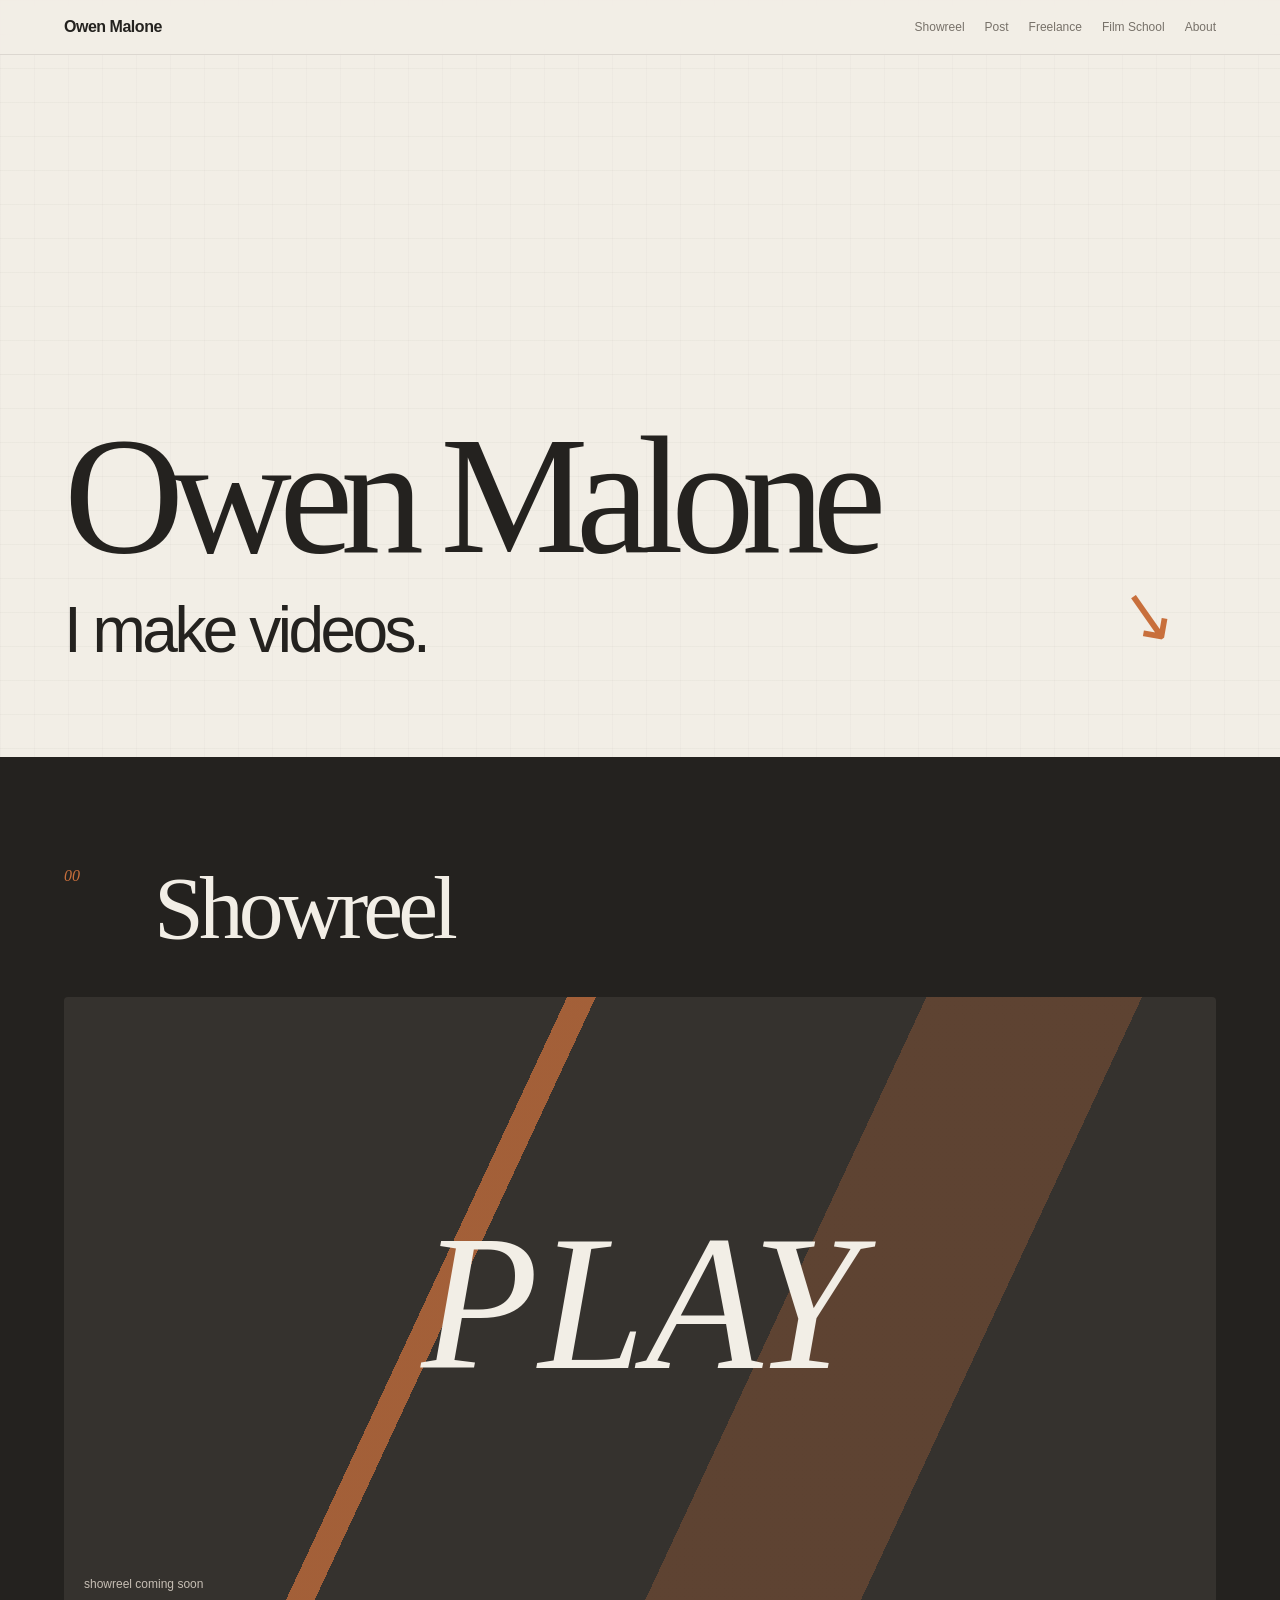
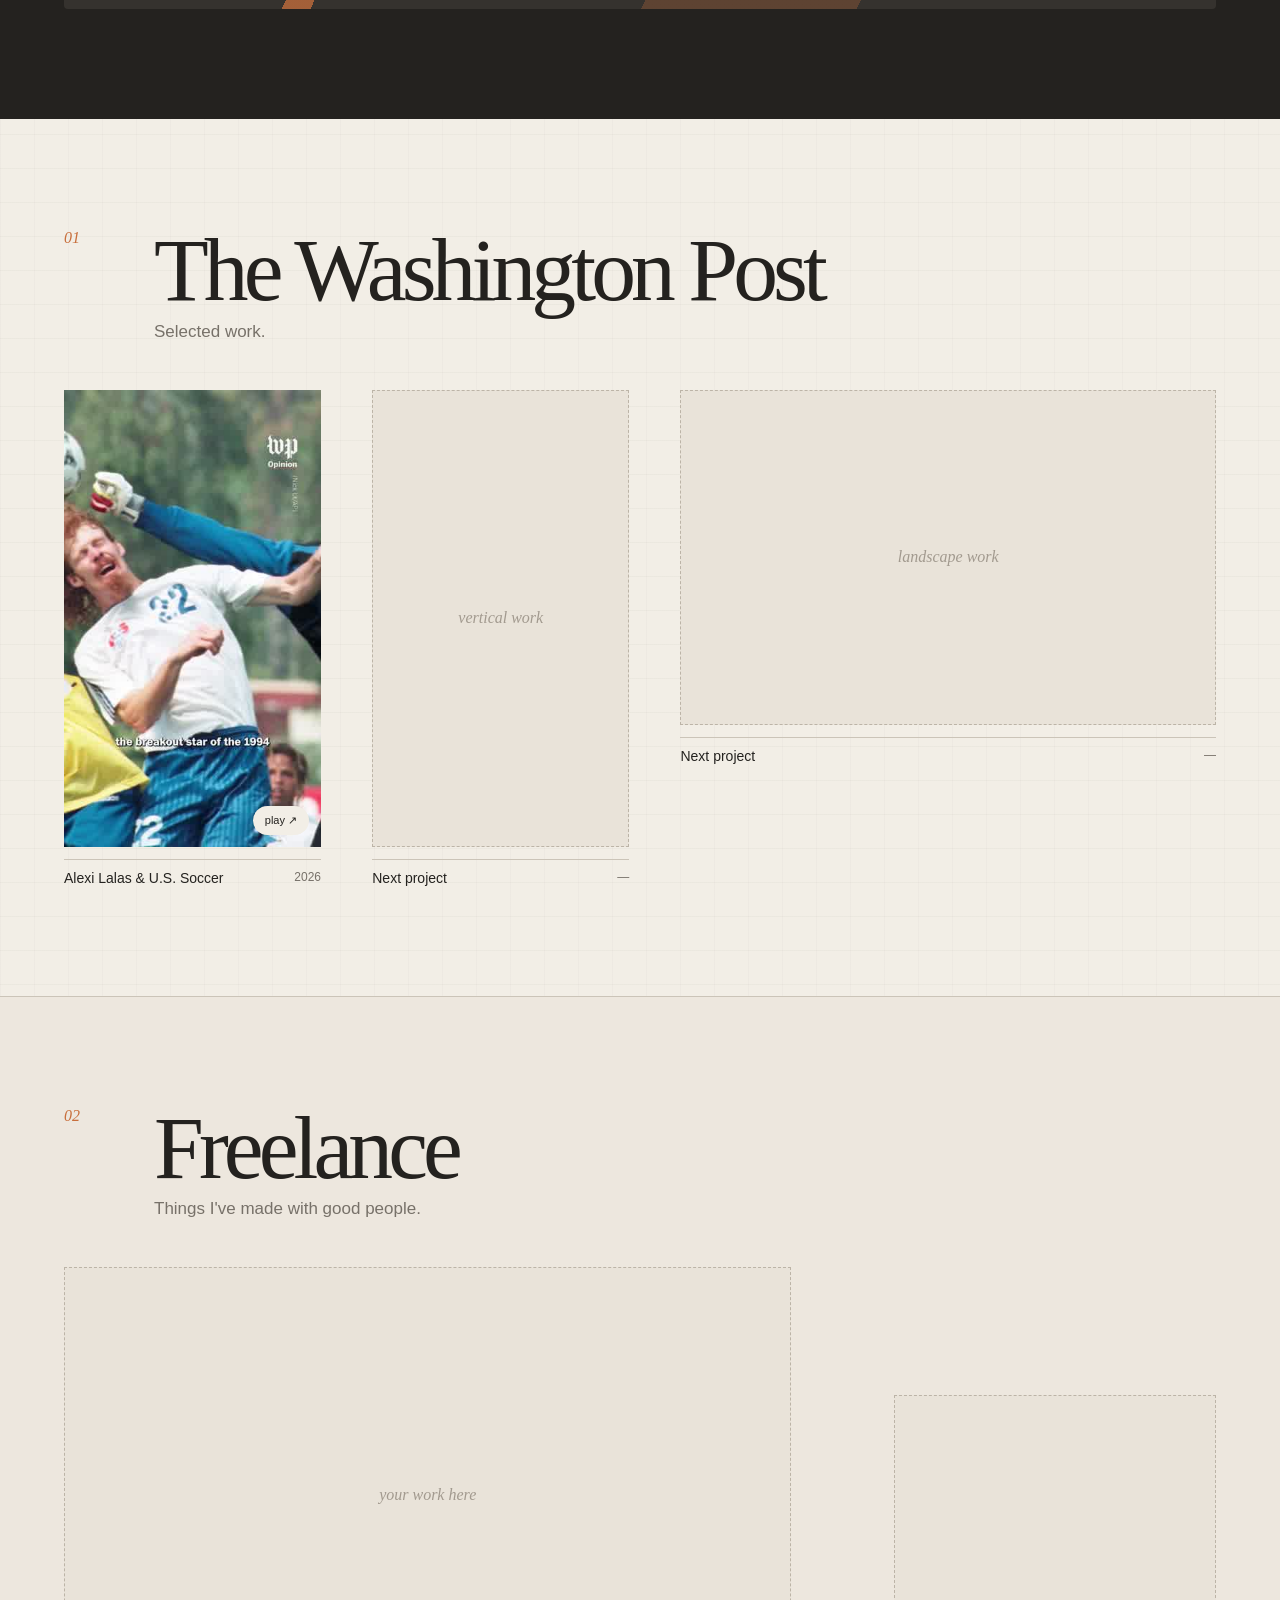
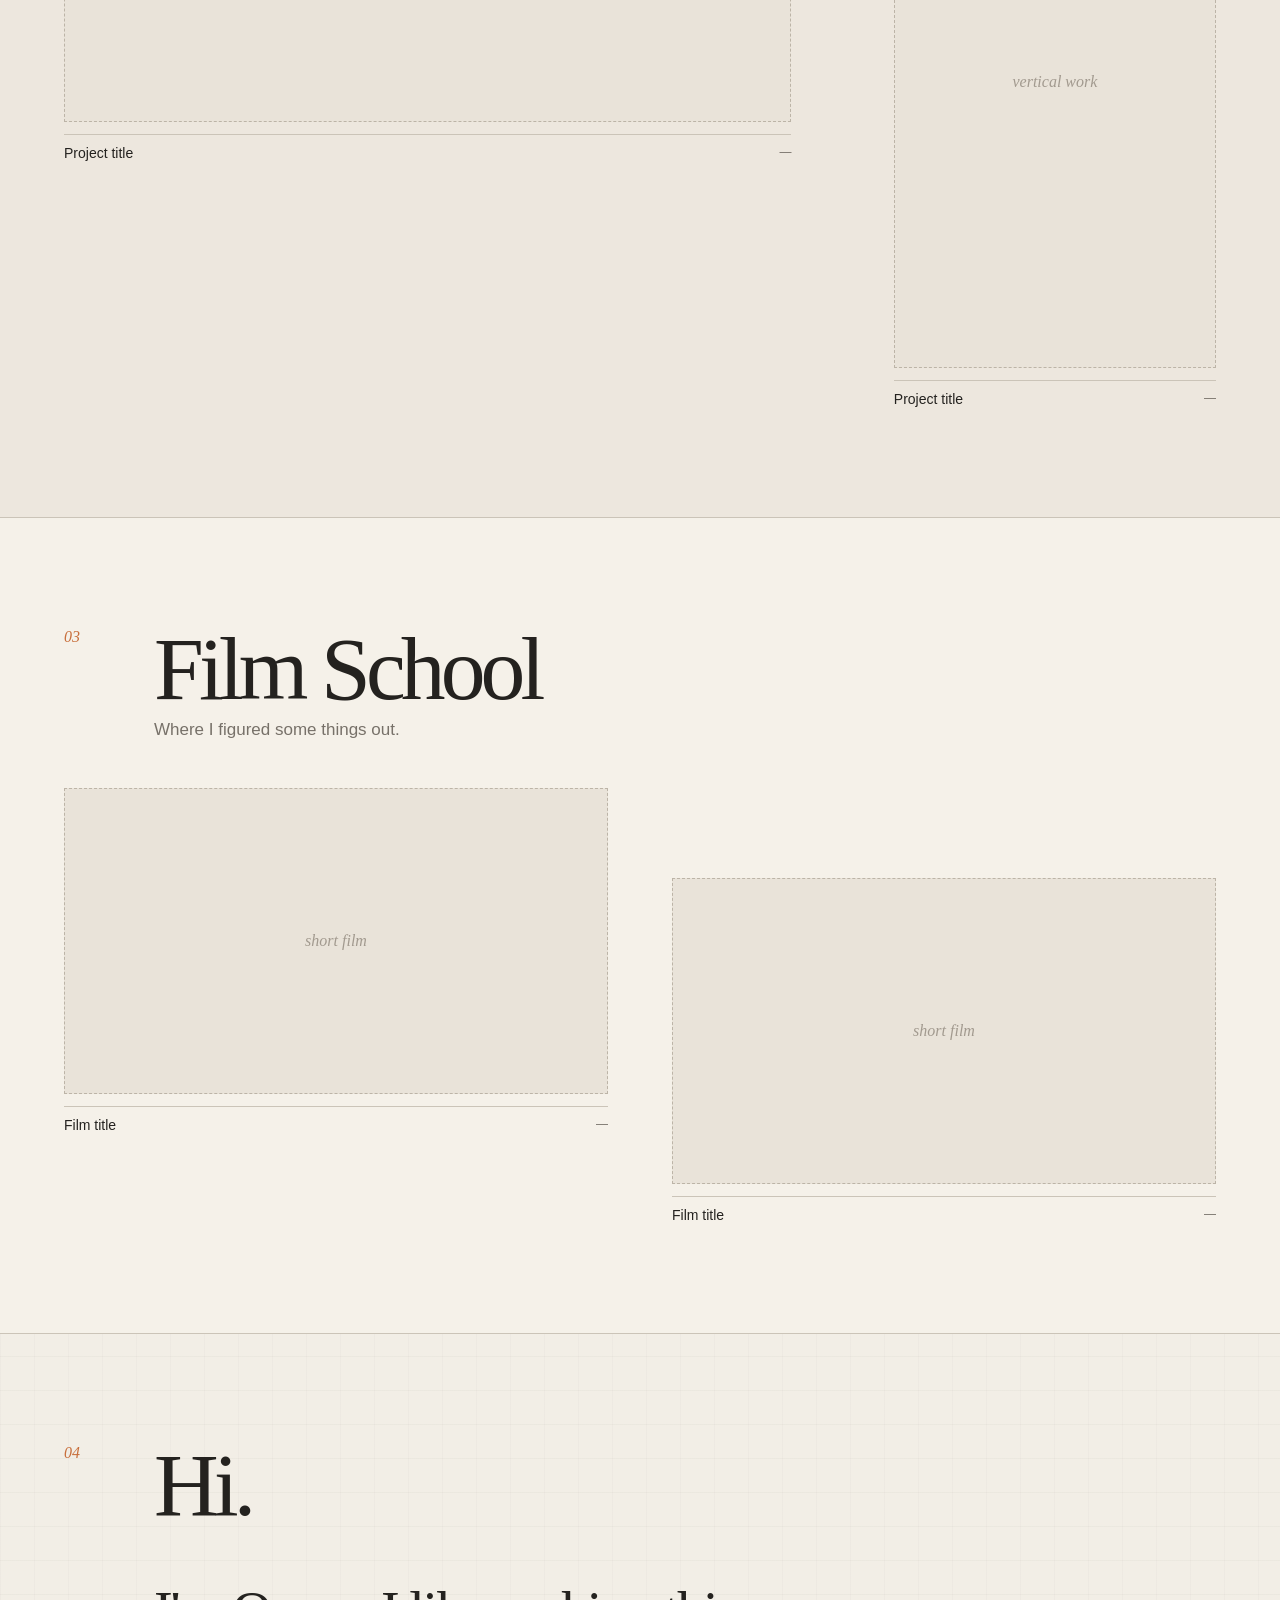
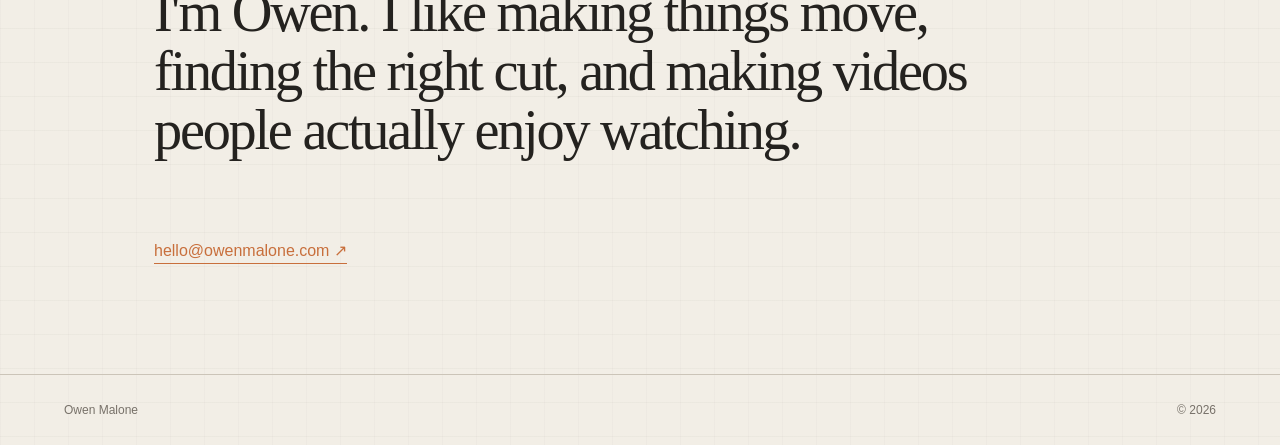
==== commit 0dafca0c: "Add files via upload" ====
--- a/index.html
+++ b/index.html
@@ -1,116 +1,152 @@
-<!DOCTYPE html>
+<!doctype html>
 <html lang="en">
 <head>
-  <meta charset="UTF-8" />
-  <meta name="viewport" content="width=device-width, initial-scale=1.0" />
-  <meta name="description" content="Owen Malone — video editor." />
-  <title>Owen Malone — Video Editor</title>
-  <link rel="stylesheet" href="styles.css" />
+  <meta charset="utf-8">
+  <meta name="viewport" content="width=device-width, initial-scale=1">
+  <meta name="description" content="Owen Malone makes videos. Selected work from The Washington Post, freelance projects and film school.">
+  <title>Owen Malone — I make videos.</title>
+  <link rel="stylesheet" href="styles.css">
 </head>
 <body>
-  <header class="site-header">
-    <a class="brand" href="#top">Owen Malone</a>
-    <nav class="nav" aria-label="Primary navigation">
-      <a href="#work">work</a>
-      <a href="#about">about</a>
-      <a href="#contact">hello</a>
+  <header class="topbar">
+    <a class="name" href="#top">Owen Malone</a>
+    <nav>
+      <a href="#reel">Showreel</a>
+      <a href="#post">Post</a>
+      <a href="#freelance">Freelance</a>
+      <a href="#school">Film School</a>
+      <a href="#about">About</a>
     </nav>
   </header>
 
   <main id="top">
     <section class="hero">
-      <div class="hero-title-wrap">
-        <p class="tiny-note">video editor</p>
-        <h1>I like finding<br>the <span>good bit.</span></h1>
+      <div class="hero-inner">
+        <h1>Owen Malone</h1>
+        <p>I make videos.</p>
       </div>
-      <div class="hero-side">
-        <p>I edit stories for screens big and small — often fast, sometimes strange, always with care.</p>
-        <a href="#work" class="soft-link">see some work ↓</a>
-      </div>
-      <div class="orange-dot dot-one"></div>
-      <div class="orange-dot dot-two"></div>
+      <div class="scribble" aria-hidden="true">↘</div>
     </section>
 
-    <section class="work" id="work">
-      <div class="work-heading">
-        <h2>Selected work</h2>
-        <p>A mix of vertical, editorial and longer-form pieces.</p>
+    <section class="reel-section" id="reel">
+      <div class="section-intro">
+        <span class="chapter">00</span>
+        <h2>Showreel</h2>
+      </div>
+      <button class="reel-frame" id="reelButton" type="button" aria-label="Open showreel">
+        <div class="reel-art">
+          <span class="reel-word">PLAY</span>
+          <span class="reel-note">showreel coming soon</span>
+        </div>
+      </button>
+    </section>
+
+    <section class="chapter-section" id="post">
+      <div class="section-intro">
+        <span class="chapter">01</span>
+        <div>
+          <h2>The Washington Post</h2>
+          <p>Selected work.</p>
+        </div>
       </div>
 
-      <div class="project-row vertical-feature">
-        <div class="project-copy">
-          <span class="project-number">01</span>
-          <h3>Alexi Lalas &amp; U.S. Soccer</h3>
-          <p class="project-client">The Washington Post</p>
-          <p class="project-blurb">A vertical opinion piece built from presenter footage, archival moments and a lot of tiny pacing decisions.</p>
-          <a class="watch-link" href="https://www.youtube.com/shorts/0VnzY-GLT2Q" target="_blank" rel="noopener noreferrer">watch the short ↗</a>
+      <div class="post-grid">
+        <a class="vertical-project" href="https://www.youtube.com/shorts/0VnzY-GLT2Q" target="_blank" rel="noopener">
+          <div class="vertical-frame lalas">
+            <span class="play-pill">play ↗</span>
+          </div>
+          <div class="project-caption">
+            <h3>Alexi Lalas &amp; U.S. Soccer</h3>
+            <span>2026</span>
+          </div>
+        </a>
+
+        <div class="vertical-project placeholder">
+          <div class="vertical-frame empty-frame">
+            <span>vertical work</span>
+          </div>
+          <div class="project-caption">
+            <h3>Next project</h3>
+            <span>—</span>
+          </div>
         </div>
 
-        <a class="vertical-frame" href="https://www.youtube.com/shorts/0VnzY-GLT2Q" target="_blank" rel="noopener noreferrer" aria-label="Watch Alexi Lalas and U.S. Soccer">
-          <img src="lalas-vertical.jpg" alt="Still from Alexi Lalas and U.S. Soccer vertical video" />
-          <span class="play-pill">play</span>
-        </a>
+        <div class="wide-project placeholder">
+          <div class="wide-frame empty-frame">
+            <span>landscape work</span>
+          </div>
+          <div class="project-caption">
+            <h3>Next project</h3>
+            <span>—</span>
+          </div>
+        </div>
+      </div>
+    </section>
 
-        <div class="side-note">vertical<br>9:16</div>
+    <section class="chapter-section freelance" id="freelance">
+      <div class="section-intro">
+        <span class="chapter">02</span>
+        <div>
+          <h2>Freelance</h2>
+          <p>Things I've made with good people.</p>
+        </div>
       </div>
 
-      <div class="project-grid">
-        <article class="project-card wide-card">
-          <div class="placeholder-image warm-one"><span>02</span></div>
-          <div class="card-copy">
-            <h3>Next project</h3>
-            <p>A wider piece can live here — documentary, profile, explainer, whatever deserves the space.</p>
-          </div>
-        </article>
+      <div class="freelance-grid">
+        <div class="wide-project placeholder">
+          <div class="wide-frame empty-frame"><span>your work here</span></div>
+          <div class="project-caption"><h3>Project title</h3><span>—</span></div>
+        </div>
+        <div class="vertical-project placeholder offset">
+          <div class="vertical-frame empty-frame"><span>vertical work</span></div>
+          <div class="project-caption"><h3>Project title</h3><span>—</span></div>
+        </div>
+      </div>
+    </section>
 
-        <article class="project-card portrait-card">
-          <div class="portrait-placeholder warm-two"><span>03</span></div>
-          <div class="card-copy">
-            <h3>Another vertical</h3>
-            <p>Short-form work gets a real 9:16 home instead of being cropped into a landscape box.</p>
-          </div>
-        </article>
+    <section class="chapter-section school" id="school">
+      <div class="section-intro">
+        <span class="chapter">03</span>
+        <div>
+          <h2>Film School</h2>
+          <p>Where I figured some things out.</p>
+        </div>
+      </div>
 
-        <article class="project-card portrait-card portrait-offset">
-          <div class="portrait-placeholder warm-three"><span>04</span></div>
-          <div class="card-copy">
-            <h3>One more</h3>
-            <p>A second vertical slot keeps the page rhythmic without making it feel like a social feed.</p>
-          </div>
-        </article>
-
-        <article class="project-card wide-card lower-wide">
-          <div class="placeholder-image warm-four"><span>05</span></div>
-          <div class="card-copy">
-            <h3>Longer-form work</h3>
-            <p>Room for something slower, more cinematic, or simply different.</p>
-          </div>
-        </article>
+      <div class="school-grid">
+        <div class="film-strip placeholder">
+          <div class="film-frame empty-frame"><span>short film</span></div>
+          <div class="project-caption"><h3>Film title</h3><span>—</span></div>
+        </div>
+        <div class="film-strip placeholder">
+          <div class="film-frame empty-frame"><span>short film</span></div>
+          <div class="project-caption"><h3>Film title</h3><span>—</span></div>
+        </div>
       </div>
     </section>
 
     <section class="about" id="about">
-      <div class="about-title">
-        <p class="tiny-note">about</p>
-        <h2>I edit because I like making things click.</h2>
+      <span class="chapter">04</span>
+      <div class="about-copy">
+        <h2>Hi.</h2>
+        <p>I'm Owen. I like making things move, finding the right cut, and making videos people actually enjoy watching.</p>
+        <a href="mailto:hello@owenmalone.com">hello@owenmalone.com ↗</a>
       </div>
-      <div class="about-copy">
-        <p>I’m Owen, a video editor interested in rhythm, clarity, comedy, texture and the tiny choices that make something feel right.</p>
-        <p>I work across editorial, documentary and short-form video. The tools change; the part I care about is finding the shape of the story.</p>
-      </div>
-    </section>
-
-    <section class="contact" id="contact">
-      <p class="tiny-note">say hello</p>
-      <h2>Want to make<br>something good?</h2>
-      <a class="big-email" href="mailto:hello@owenmalone.com">hello@owenmalone.com</a>
     </section>
   </main>
 
   <footer>
-    <span>© <span id="year"></span> Owen Malone</span>
-    <span>made with too many tiny timeline nudges</span>
+    <span>Owen Malone</span>
+    <span>© <span id="year"></span></span>
   </footer>
+
+  <div class="modal" id="reelModal" aria-hidden="true">
+    <button id="modalClose" class="modal-close" aria-label="Close">×</button>
+    <div class="modal-card">
+      <p>Showreel goes here.</p>
+      <small>When you have one, we'll drop in a Vimeo or YouTube embed.</small>
+    </div>
+  </div>
 
   <script src="script.js"></script>
 </body>
--- a/styles.css
+++ b/styles.css
@@ -1,327 +1,192 @@
-* { box-sizing: border-box; }
-
-:root {
-  --paper: #f5f1e8;
-  --paper-2: #ede7da;
-  --ink: #24211d;
-  --muted: #777066;
-  --line: #d8d0c2;
-  --orange: #d9772d;
-  --orange-light: #e8a36d;
-  --orange-pale: #f0c9a8;
-  --shadow: rgba(69, 51, 35, .14);
-  --pad: clamp(22px, 5vw, 78px);
+*{box-sizing:border-box}
+:root{
+  --paper:#f2eee6;
+  --paper2:#e9e3d9;
+  --ink:#24221f;
+  --muted:#777169;
+  --orange:#c86f3c;
+  --orange-light:#dfaa86;
+  --line:#cbc4b8;
+  --pad:clamp(22px,5vw,72px);
 }
-
-html { scroll-behavior: smooth; }
-
-body {
-  margin: 0;
-  background: var(--paper);
-  color: var(--ink);
-  font-family: "Helvetica Neue", Helvetica, Arial, sans-serif;
-  line-height: 1.45;
-  -webkit-font-smoothing: antialiased;
+html{scroll-behavior:smooth}
+body{
+  margin:0;
+  color:var(--ink);
+  background:
+    linear-gradient(rgba(70,61,51,.035) 1px,transparent 1px),
+    linear-gradient(90deg,rgba(70,61,51,.025) 1px,transparent 1px),
+    var(--paper);
+  background-size:34px 34px;
+  font-family:Arial,Helvetica,sans-serif;
 }
-
-a { color: inherit; text-decoration: none; }
-
-::selection { background: var(--orange-pale); }
-
-.site-header {
-  position: sticky;
-  top: 0;
-  z-index: 20;
-  display: flex;
-  justify-content: space-between;
-  align-items: center;
-  padding: 18px var(--pad);
-  background: rgba(245, 241, 232, .88);
-  backdrop-filter: blur(14px);
-  border-bottom: 1px solid rgba(36, 33, 29, .06);
+a{color:inherit;text-decoration:none}
+.topbar{
+  position:sticky;top:0;z-index:20;
+  display:flex;justify-content:space-between;align-items:center;
+  padding:18px var(--pad);
+  background:rgba(242,238,230,.9);
+  backdrop-filter:blur(14px);
+  border-bottom:1px solid rgba(60,54,48,.12);
 }
-
-.brand {
-  font-family: Georgia, "Times New Roman", serif;
-  font-size: 19px;
-  font-style: italic;
+.name{font-weight:700;letter-spacing:-.03em}
+nav{display:flex;gap:20px}
+nav a{font-size:12px;color:var(--muted)}
+nav a:hover{color:var(--orange)}
+.hero{
+  min-height:78vh;
+  padding:12vw var(--pad) 7vw;
+  display:flex;align-items:flex-end;
+  position:relative;
 }
-
-.nav { display: flex; gap: 24px; }
-.nav a { font-size: 14px; color: var(--muted); transition: color .2s ease; }
-.nav a:hover { color: var(--orange); }
-
-.hero {
-  min-height: 88vh;
-  display: grid;
-  grid-template-columns: minmax(0, 1.45fr) minmax(260px, .55fr);
-  align-items: end;
-  gap: 9vw;
-  padding: 12vh var(--pad) 11vh;
-  position: relative;
-  overflow: hidden;
+.hero h1{
+  margin:0;
+  font-family:Georgia,'Times New Roman',serif;
+  font-size:clamp(74px,13vw,205px);
+  line-height:.78;
+  letter-spacing:-.075em;
+  font-weight:400;
 }
-
-.tiny-note {
-  margin: 0 0 18px;
-  font-size: 12px;
-  color: var(--muted);
-  letter-spacing: .08em;
-  text-transform: lowercase;
+.hero p{
+  margin:32px 0 0;
+  font-size:clamp(30px,5vw,72px);
+  letter-spacing:-.055em;
 }
-
-.hero h1 {
-  margin: 0;
-  max-width: 980px;
-  font-family: Georgia, "Times New Roman", serif;
-  font-weight: 400;
-  font-size: clamp(68px, 10vw, 156px);
-  line-height: .88;
-  letter-spacing: -.055em;
+.scribble{
+  position:absolute;right:8vw;bottom:8vw;
+  color:var(--orange);font-family:Georgia,serif;
+  font-size:70px;transform:rotate(10deg);
 }
-
-.hero h1 span {
-  color: var(--orange);
-  font-style: italic;
-  white-space: nowrap;
+.reel-section,.chapter-section,.about{padding:110px var(--pad)}
+.reel-section{background:var(--ink);color:var(--paper)}
+.section-intro{
+  display:grid;grid-template-columns:70px 1fr;
+  gap:20px;align-items:start;margin-bottom:48px;
 }
-
-.hero-side {
-  padding-bottom: 12px;
-  max-width: 420px;
-  font-size: clamp(18px, 1.7vw, 25px);
-  color: #514a42;
+.chapter{font-family:Georgia,serif;color:var(--orange);font-style:italic}
+.section-intro h2,.about h2{
+  margin:0;font-family:Georgia,'Times New Roman',serif;
+  font-size:clamp(46px,7vw,105px);
+  font-weight:400;letter-spacing:-.055em;line-height:.92;
 }
-
-.hero-side p { margin: 0 0 30px; }
-.soft-link {
-  display: inline-block;
-  font-size: 14px;
-  padding-bottom: 4px;
-  border-bottom: 1px solid var(--ink);
+.section-intro p{margin:10px 0 0;color:var(--muted);font-size:17px}
+.reel-section .section-intro p{color:#aaa39a}
+.reel-frame{
+  display:block;width:100%;border:0;padding:0;cursor:pointer;
+  aspect-ratio:16/8.5;background:transparent;
 }
-
-.orange-dot {
-  position: absolute;
-  border-radius: 50%;
-  background: var(--orange-light);
-  opacity: .42;
-  pointer-events: none;
+.reel-art{
+  height:100%;position:relative;overflow:hidden;
+  display:grid;place-items:center;
+  background:
+    linear-gradient(115deg,transparent 0 35%,rgba(200,111,60,.75) 35% 37%,transparent 37% 60%,rgba(200,111,60,.28) 60% 75%,transparent 75%),
+    #35322e;
+  border-radius:4px;
 }
-.dot-one { width: 90px; height: 90px; top: 18%; right: 20%; }
-.dot-two { width: 24px; height: 24px; bottom: 12%; left: 47%; background: var(--orange); opacity: .85; }
-
-.work {
-  padding: 120px var(--pad) 150px;
-  border-top: 1px solid var(--line);
+.reel-word{
+  font-family:Georgia,serif;font-size:clamp(70px,15vw,220px);
+  font-style:italic;color:var(--paper);
+  transition:transform .3s ease;
 }
-
-.work-heading {
-  display: grid;
-  grid-template-columns: 1fr 1fr;
-  gap: 30px;
-  align-items: baseline;
-  margin-bottom: 100px;
+.reel-frame:hover .reel-word{transform:scale(1.04)}
+.reel-note{
+  position:absolute;left:20px;bottom:18px;color:#c6beb4;font-size:12px;
 }
-
-.work-heading h2,
-.about h2,
-.contact h2 {
-  margin: 0;
-  font-family: Georgia, "Times New Roman", serif;
-  font-weight: 400;
-  letter-spacing: -.035em;
+.chapter-section{border-bottom:1px solid var(--line)}
+.post-grid{
+  display:grid;grid-template-columns:.72fr .72fr 1.5fr;
+  gap:clamp(20px,4vw,60px);align-items:start;
 }
-
-.work-heading h2 { font-size: clamp(42px, 5vw, 72px); }
-.work-heading p { margin: 0; max-width: 430px; color: var(--muted); font-size: 16px; }
-
-.vertical-feature {
-  min-height: 760px;
-  display: grid;
-  grid-template-columns: minmax(230px, .75fr) minmax(290px, .58fr) minmax(60px, .25fr);
-  gap: clamp(28px, 5vw, 86px);
-  align-items: center;
-  max-width: 1220px;
-  margin: 0 auto 170px;
+.vertical-frame{aspect-ratio:9/16}
+.wide-frame{aspect-ratio:16/10}
+.film-frame{aspect-ratio:16/9}
+.vertical-frame,.wide-frame,.film-frame{
+  position:relative;overflow:hidden;background:var(--paper2);
 }
-
-.project-copy { max-width: 400px; }
-.project-number {
-  display: block;
-  margin-bottom: 28px;
-  font-family: Georgia, "Times New Roman", serif;
-  color: var(--orange);
-  font-style: italic;
-  font-size: 20px;
+.lalas{
+  background-image:url('lalas-vertical.jpg');
+  background-size:cover;background-position:center;
 }
-
-.project-copy h3,
-.card-copy h3 {
-  margin: 0;
-  font-family: Georgia, "Times New Roman", serif;
-  font-weight: 400;
-  letter-spacing: -.025em;
+.play-pill{
+  position:absolute;right:12px;bottom:12px;
+  padding:8px 12px;border-radius:99px;
+  background:var(--paper);font-size:11px;
 }
-
-.project-copy h3 { font-size: clamp(38px, 4.6vw, 68px); line-height: 1; }
-.project-client { margin: 16px 0 28px; color: var(--orange); font-size: 14px; }
-.project-blurb { margin: 0 0 28px; color: #5a544d; font-size: 17px; line-height: 1.65; }
-.watch-link { font-size: 14px; border-bottom: 1px solid var(--ink); padding-bottom: 3px; }
-
-.vertical-frame {
-  position: relative;
-  width: min(100%, 410px);
-  aspect-ratio: 9 / 16;
-  justify-self: center;
-  overflow: hidden;
-  border-radius: 30px;
-  background: #ddd3c3;
-  box-shadow: 0 22px 55px var(--shadow);
-  transform: rotate(1.2deg);
-  transition: transform .3s ease, box-shadow .3s ease;
+.empty-frame{
+  display:grid;place-items:center;
+  border:1px dashed #bcb4a7;
+  color:#a29a8f;font-family:Georgia,serif;font-style:italic;
 }
-.vertical-frame:hover { transform: rotate(0deg) translateY(-6px); box-shadow: 0 30px 70px rgba(69,51,35,.2); }
-.vertical-frame img { width: 100%; height: 100%; object-fit: cover; display: block; }
-.vertical-frame::after {
-  content: "";
-  position: absolute;
-  inset: 0;
-  background: linear-gradient(180deg, transparent 68%, rgba(20,17,14,.32));
+.project-caption{
+  display:flex;justify-content:space-between;gap:20px;
+  margin-top:12px;padding-top:10px;border-top:1px solid var(--line);
 }
-.play-pill {
-  position: absolute;
-  z-index: 2;
-  left: 18px;
-  bottom: 18px;
-  padding: 8px 14px;
-  border-radius: 999px;
-  background: rgba(245,241,232,.92);
-  color: var(--ink);
-  font-size: 13px;
+.project-caption h3{margin:0;font-size:14px;font-weight:500}
+.project-caption span{font-size:12px;color:var(--muted)}
+.vertical-project,.wide-project,.film-strip{transition:transform .25s ease}
+.vertical-project[href]:hover{transform:translateY(-5px)}
+.freelance{background:#ede7de}
+.freelance-grid{
+  display:grid;grid-template-columns:1.4fr .62fr;gap:8vw;align-items:start;
 }
-
-.side-note {
-  align-self: end;
-  margin-bottom: 80px;
-  color: #a09588;
-  font-size: 12px;
-  line-height: 1.5;
-  writing-mode: vertical-rl;
-  transform: rotate(180deg);
+.offset{margin-top:10vw}
+.school{background:#f5f1e9}
+.school-grid{
+  display:grid;grid-template-columns:1fr 1fr;gap:clamp(22px,5vw,80px);
 }
-
-.project-grid {
-  display: grid;
-  grid-template-columns: repeat(12, 1fr);
-  gap: 26px;
-  align-items: start;
+.school-grid .film-strip:nth-child(2){margin-top:7vw}
+.about{
+  display:grid;grid-template-columns:70px minmax(0,850px);
+  gap:20px;min-height:70vh;align-content:center;
 }
-.project-card { margin-bottom: 110px; }
-.wide-card { grid-column: 1 / span 8; }
-.portrait-card { grid-column: 9 / span 4; }
-.portrait-offset { grid-column: 2 / span 4; margin-top: 90px; }
-.lower-wide { grid-column: 6 / span 7; margin-top: 20px; }
-
-.placeholder-image {
-  aspect-ratio: 16 / 9;
-  border-radius: 22px;
-  position: relative;
-  overflow: hidden;
+.about-copy p{
+  font-family:Georgia,serif;
+  font-size:clamp(30px,4.4vw,68px);
+  line-height:1.05;letter-spacing:-.04em;
 }
-.portrait-placeholder {
-  aspect-ratio: 9 / 16;
-  border-radius: 26px;
-  position: relative;
-  overflow: hidden;
-  box-shadow: 0 16px 42px rgba(71,53,38,.1);
+.about-copy a{
+  display:inline-block;margin-top:25px;color:var(--orange);
+  border-bottom:1px solid var(--orange);padding-bottom:3px;
 }
-.placeholder-image span,
-.portrait-placeholder span {
-  position: absolute;
-  left: 18px;
-  bottom: 16px;
-  font-family: Georgia, "Times New Roman", serif;
-  font-style: italic;
-  font-size: 18px;
-  color: rgba(36,33,29,.6);
+footer{
+  display:flex;justify-content:space-between;
+  padding:28px var(--pad);border-top:1px solid var(--line);
+  font-size:12px;color:var(--muted);
 }
-
-.warm-one { background: linear-gradient(135deg, #d8c9b6, #edd8c1 48%, #c79f7b); }
-.warm-two { background: linear-gradient(160deg, #e9c39e, #d7834f 55%, #824f35); }
-.warm-three { background: linear-gradient(160deg, #d8d0c5, #b8a899 52%, #8d7767); }
-.warm-four { background: linear-gradient(135deg, #e3d8ca, #d7a378 55%, #ba7040); }
-
-.card-copy { padding-top: 20px; max-width: 580px; }
-.card-copy h3 { font-size: 27px; }
-.card-copy p { margin: 8px 0 0; color: var(--muted); max-width: 500px; }
-
-.about {
-  padding: 150px var(--pad);
-  background: var(--paper-2);
-  display: grid;
-  grid-template-columns: 1.15fr .85fr;
-  gap: 10vw;
-  align-items: start;
+.modal{
+  position:fixed;inset:0;z-index:100;display:none;place-items:center;
+  padding:30px;background:rgba(36,34,31,.9);
 }
-.about h2 { font-size: clamp(48px, 6vw, 86px); line-height: 1.02; max-width: 850px; }
-.about-copy { padding-top: 45px; max-width: 560px; font-size: 19px; color: #514b44; }
-.about-copy p { margin: 0 0 24px; }
-
-.contact {
-  min-height: 78vh;
-  padding: 150px var(--pad) 120px;
-  display: flex;
-  flex-direction: column;
-  justify-content: center;
+.modal.open{display:grid}
+.modal-card{
+  width:min(850px,100%);aspect-ratio:16/9;
+  display:grid;place-content:center;text-align:center;
+  background:var(--paper);color:var(--ink);
 }
-.contact h2 { font-size: clamp(66px, 9vw, 140px); line-height: .92; }
-.big-email {
-  align-self: flex-start;
-  margin-top: 55px;
-  font-family: Georgia, "Times New Roman", serif;
-  font-size: clamp(24px, 3.2vw, 46px);
-  font-style: italic;
-  color: var(--orange);
-  border-bottom: 1px solid currentColor;
+.modal-card p{font-family:Georgia,serif;font-size:42px;margin:0 0 10px}
+.modal-card small{color:var(--muted)}
+.modal-close{
+  position:absolute;right:25px;top:20px;border:0;background:none;
+  color:white;font-size:40px;cursor:pointer;
 }
-
-footer {
-  display: flex;
-  justify-content: space-between;
-  gap: 30px;
-  padding: 26px var(--pad) 38px;
-  border-top: 1px solid var(--line);
-  color: var(--muted);
-  font-size: 12px;
+@media(max-width:800px){
+  nav{gap:10px} nav a:nth-child(3),nav a:nth-child(4){display:none}
+  .hero{min-height:68vh;padding-top:130px}
+  .post-grid{grid-template-columns:1fr 1fr}
+  .post-grid .wide-project{grid-column:span 2}
+  .freelance-grid{grid-template-columns:1fr 1fr;gap:25px}
+  .school-grid{grid-template-columns:1fr}
+  .school-grid .film-strip:nth-child(2){margin-top:0}
 }
-
-@media (max-width: 900px) {
-  .hero { grid-template-columns: 1fr; min-height: auto; gap: 50px; padding-top: 110px; }
-  .hero-side { max-width: 600px; }
-  .dot-one { right: -35px; top: 14%; }
-  .work-heading { grid-template-columns: 1fr; margin-bottom: 70px; }
-  .vertical-feature { grid-template-columns: 1fr 1fr; min-height: auto; margin-bottom: 130px; }
-  .side-note { display: none; }
-  .project-grid { grid-template-columns: 1fr 1fr; }
-  .wide-card, .portrait-card, .portrait-offset, .lower-wide { grid-column: auto; margin-top: 0; }
-  .wide-card, .lower-wide { grid-column: span 2; }
-  .about { grid-template-columns: 1fr; gap: 30px; }
-  .about-copy { padding-top: 0; }
+@media(max-width:520px){
+  .topbar nav a:not(:first-child):not(:last-child){display:none}
+  .hero h1{font-size:22vw}
+  .hero p{font-size:11vw}
+  .scribble{display:none}
+  .reel-section,.chapter-section,.about{padding-top:75px;padding-bottom:75px}
+  .section-intro,.about{grid-template-columns:38px 1fr}
+  .post-grid{grid-template-columns:1fr 1fr;gap:16px}
+  .post-grid .wide-project{grid-column:span 2}
+  .freelance-grid{grid-template-columns:1fr}
+  .offset{margin-top:0;width:72%;margin-left:auto}
 }
-
-@media (max-width: 620px) {
-  .site-header { padding-top: 15px; padding-bottom: 15px; }
-  .nav { gap: 14px; }
-  .hero { padding-top: 95px; padding-bottom: 90px; }
-  .hero h1 { font-size: 18vw; }
-  .work { padding-top: 90px; padding-bottom: 100px; }
-  .vertical-feature { grid-template-columns: 1fr; gap: 42px; }
-  .project-copy { order: 2; }
-  .vertical-frame { order: 1; width: min(82vw, 390px); }
-  .project-grid { grid-template-columns: 1fr; }
-  .wide-card, .portrait-card, .portrait-offset, .lower-wide { grid-column: 1; margin-bottom: 75px; }
-  .portrait-placeholder { width: 72vw; margin: 0 auto; }
-  .about, .contact { padding-top: 100px; padding-bottom: 100px; }
-  footer { flex-direction: column; }
-}
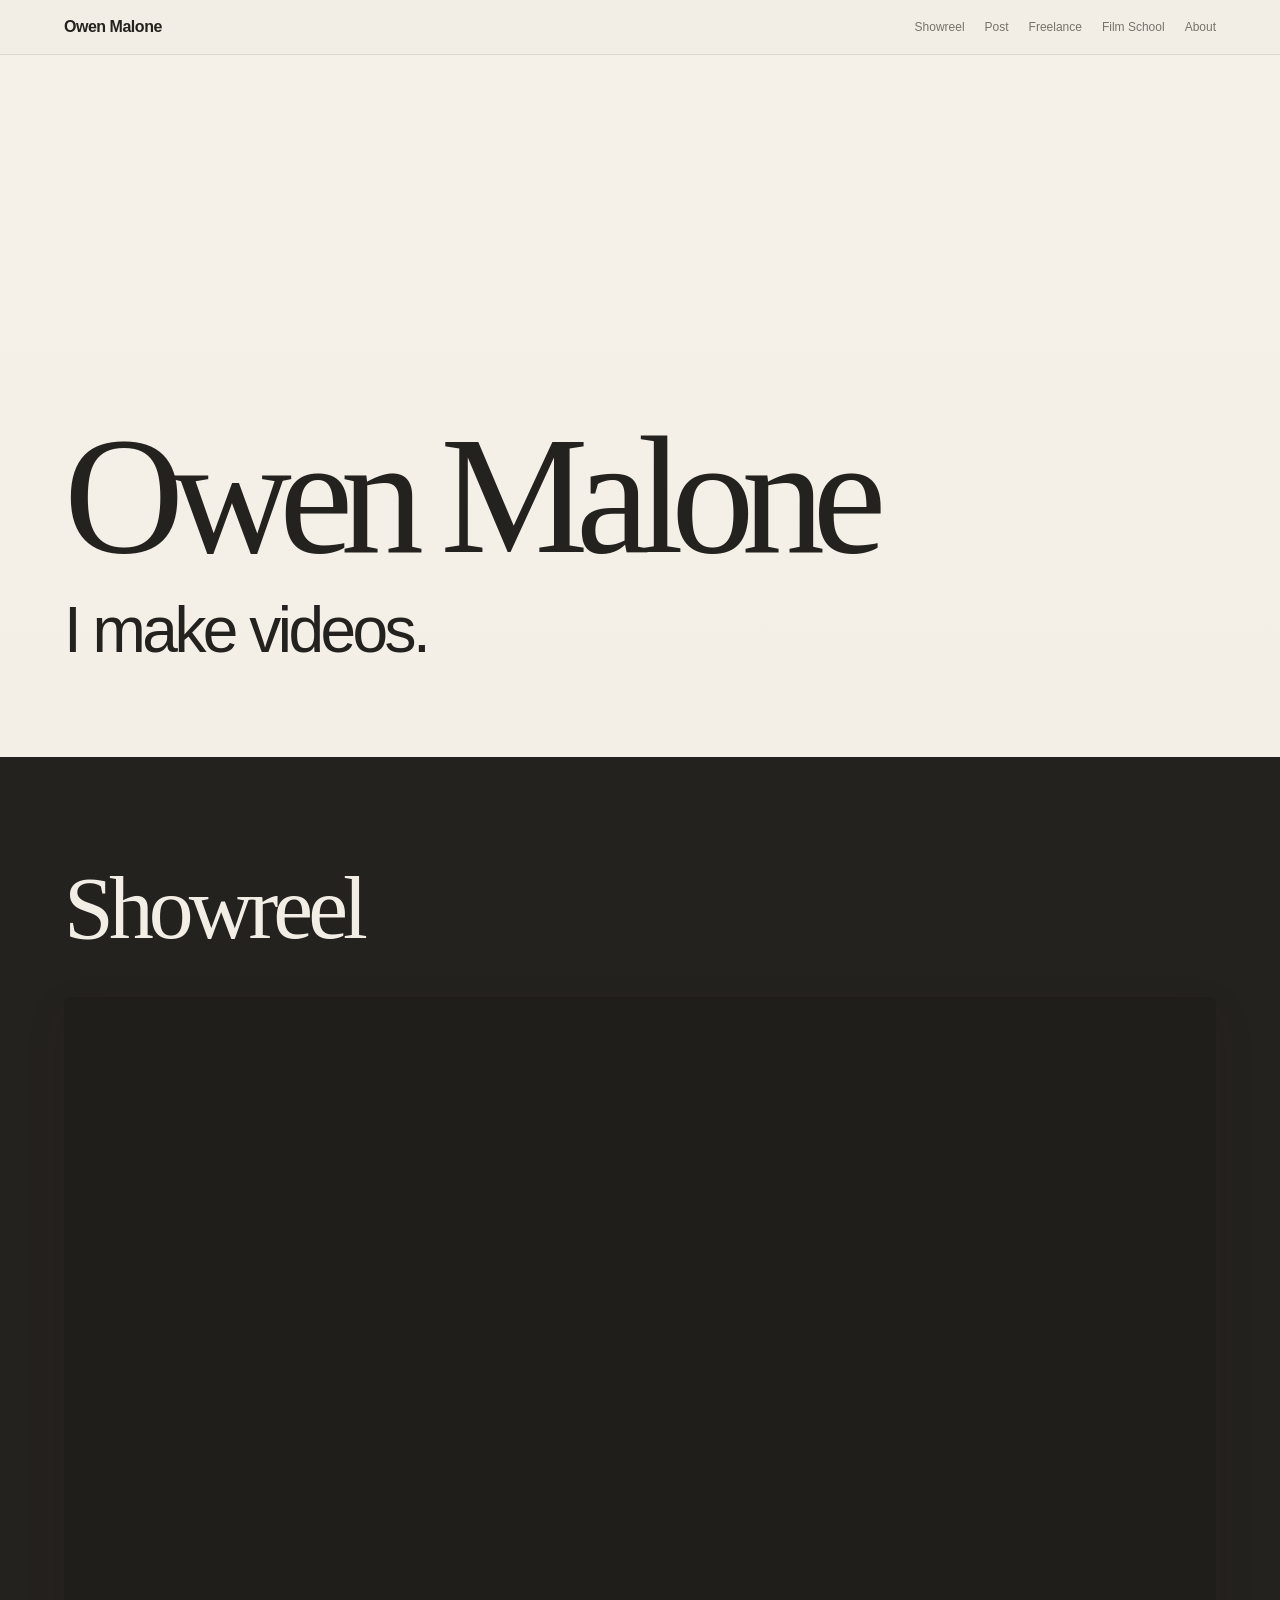
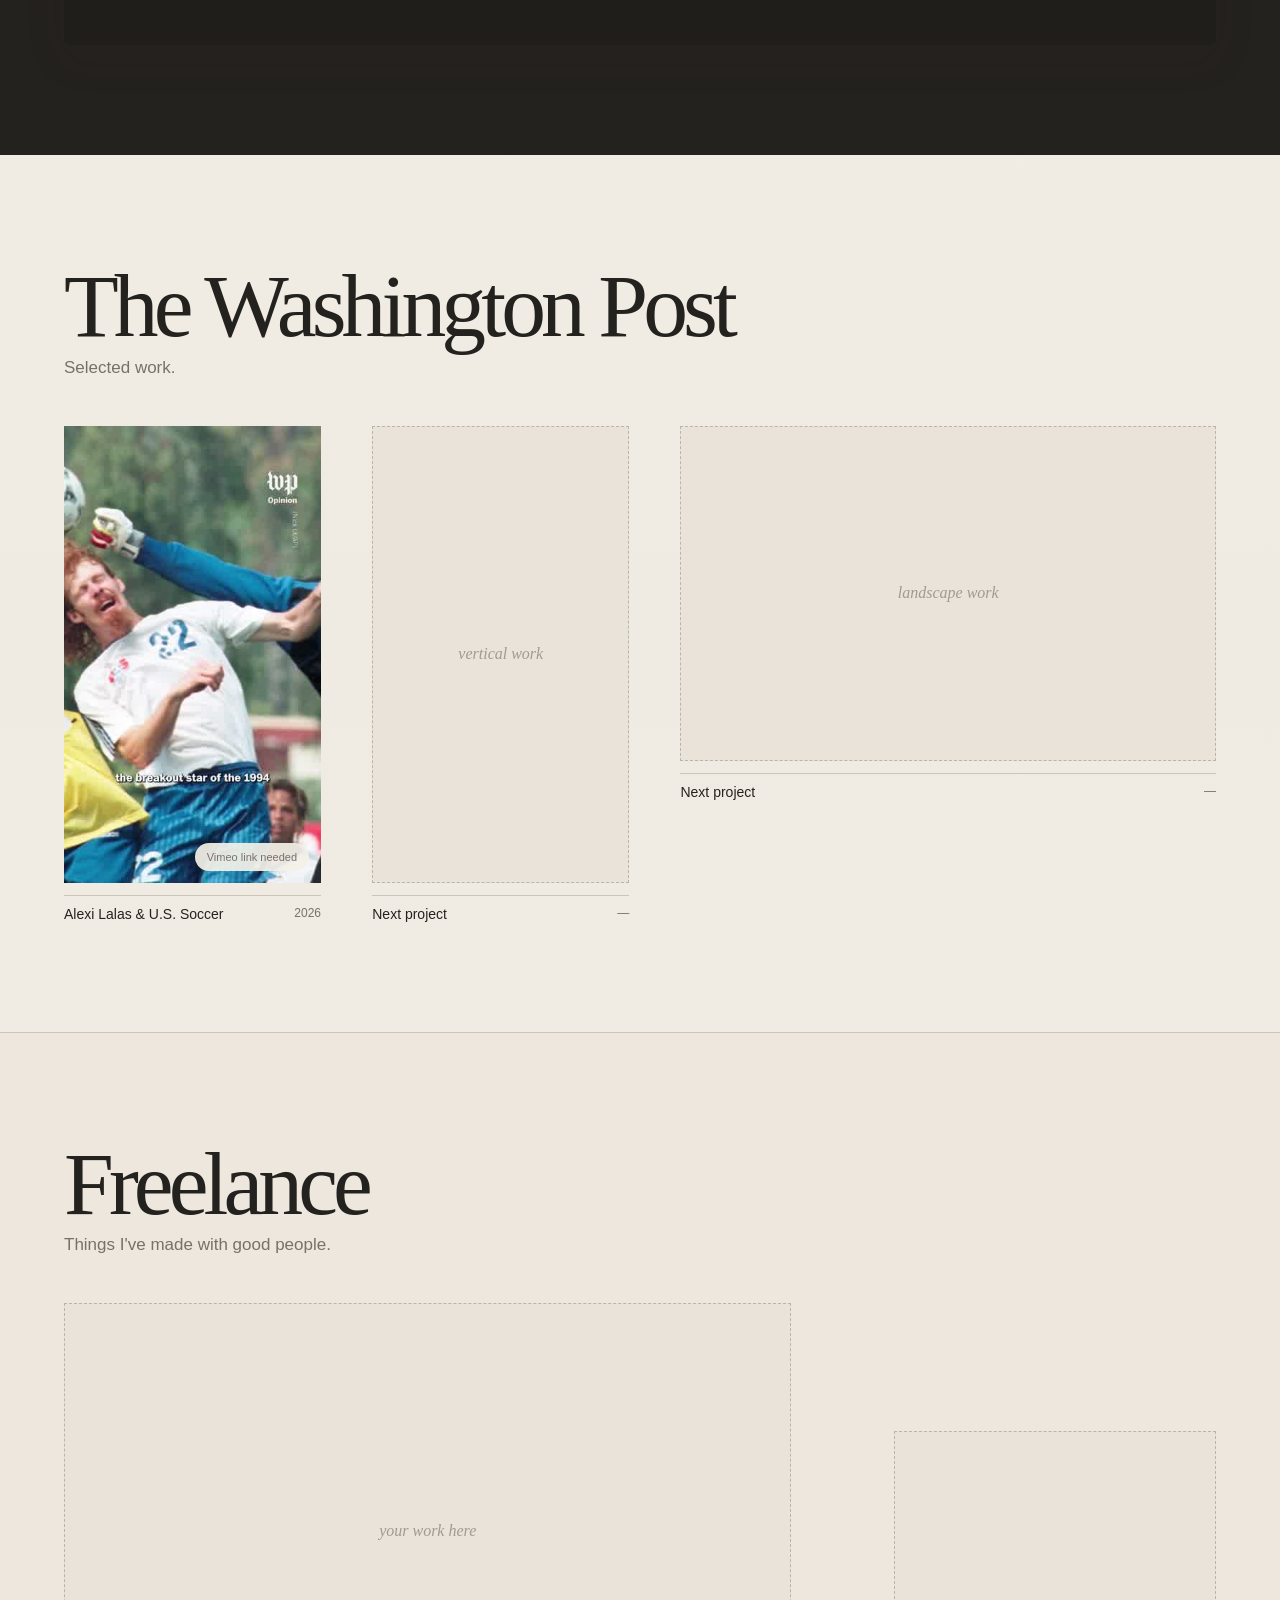
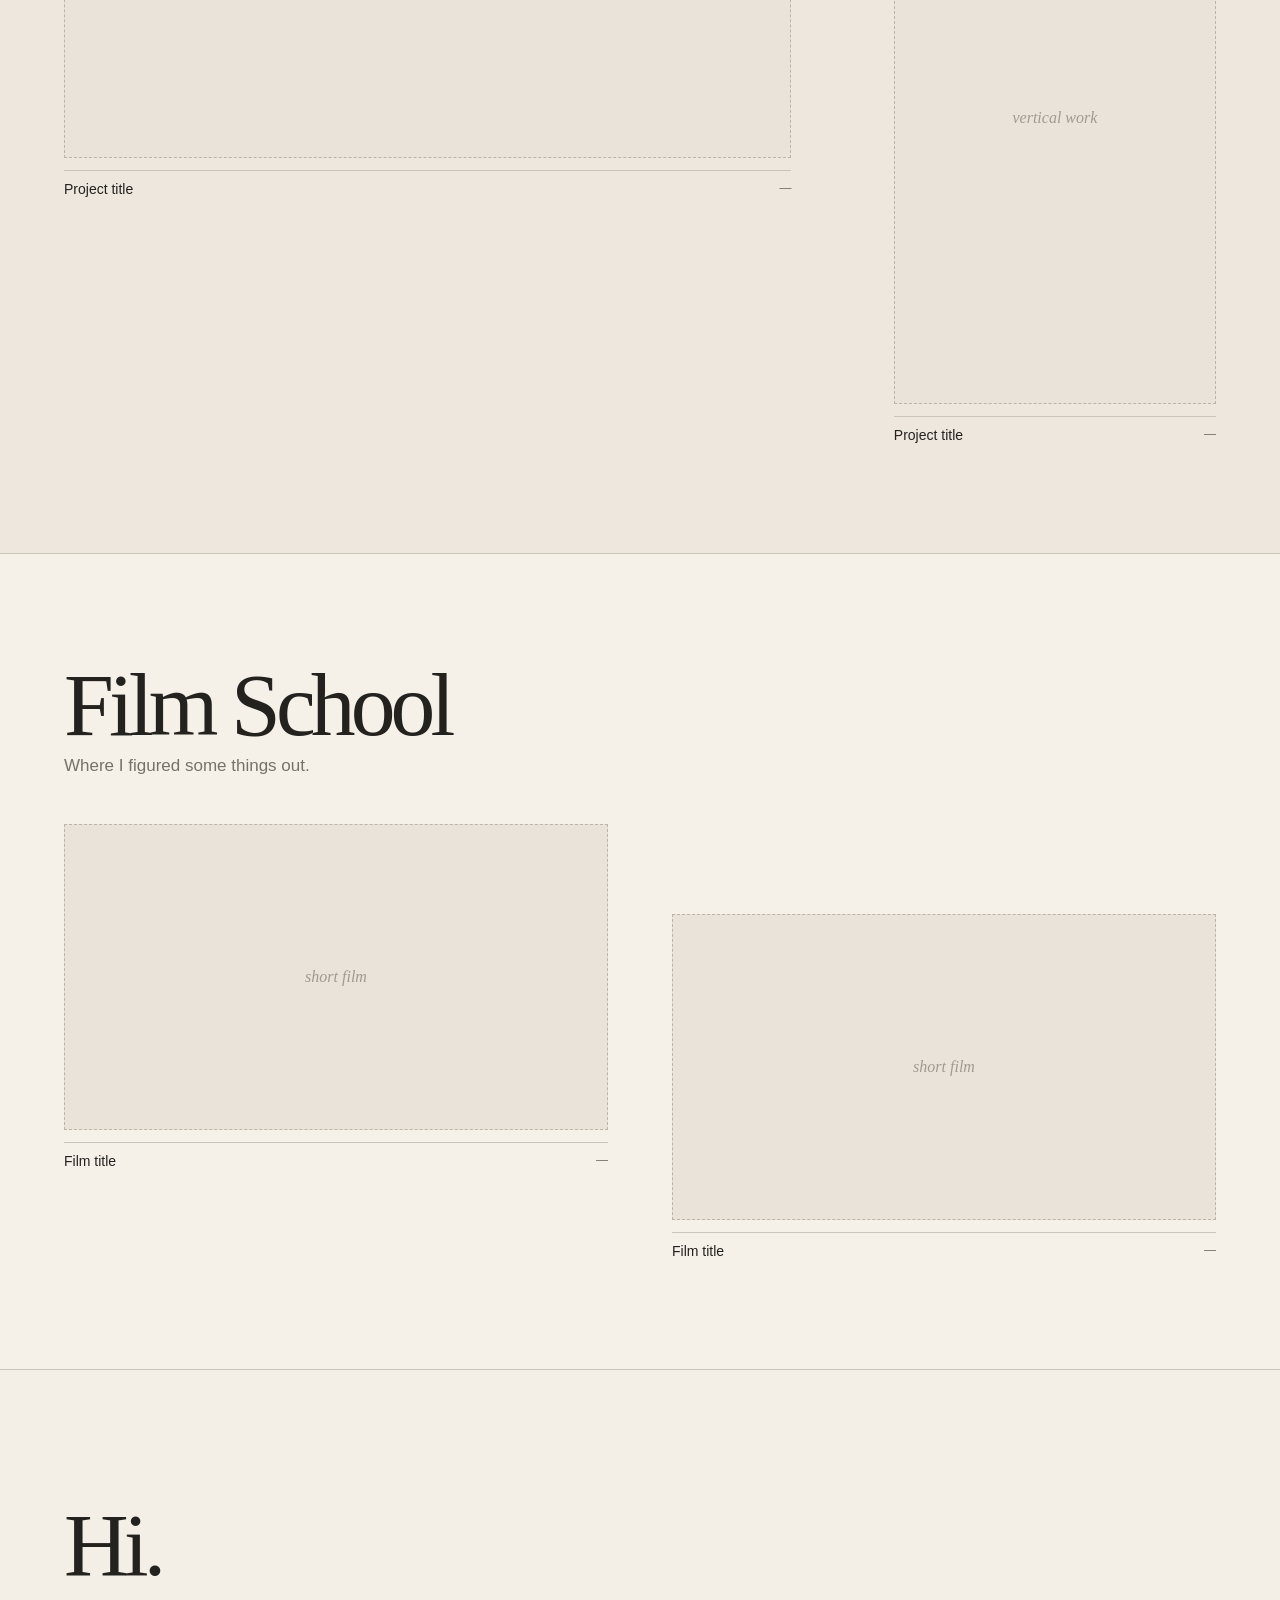
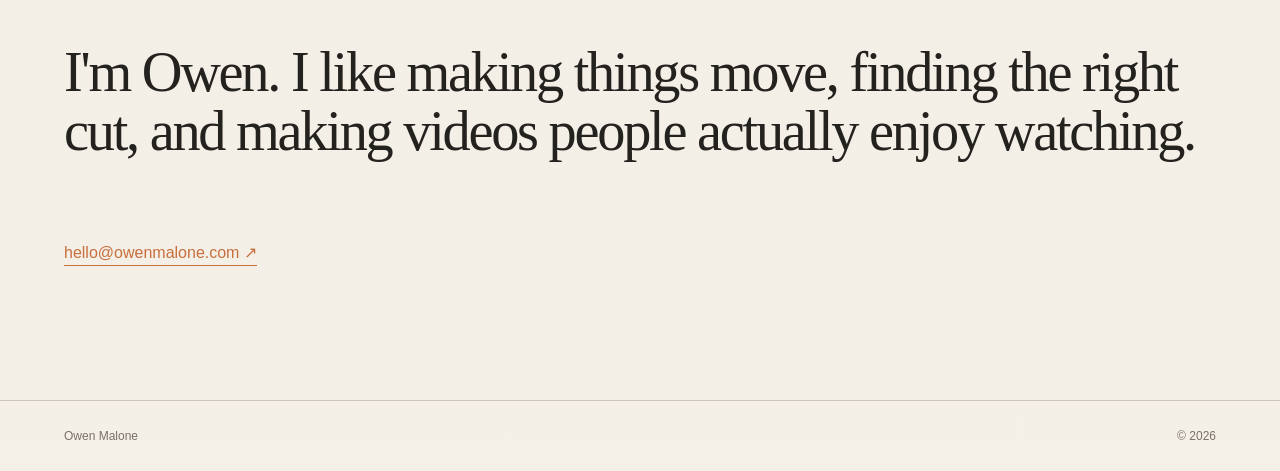
==== commit 84eeafad: "Add files via upload" ====
--- a/index.html
+++ b/index.html
@@ -25,41 +25,42 @@
         <h1>Owen Malone</h1>
         <p>I make videos.</p>
       </div>
-      <div class="scribble" aria-hidden="true">↘</div>
-    </section>
+</section>
 
     <section class="reel-section" id="reel">
       <div class="section-intro">
-        <span class="chapter">00</span>
         <h2>Showreel</h2>
       </div>
-      <button class="reel-frame" id="reelButton" type="button" aria-label="Open showreel">
-        <div class="reel-art">
-          <span class="reel-word">PLAY</span>
-          <span class="reel-note">showreel coming soon</span>
-        </div>
-      </button>
+
+      <div class="vimeo-shell showreel-player">
+        <iframe
+          src="https://player.vimeo.com/video/1132630379?title=0&byline=0&portrait=0"
+          title="Owen Malone showreel"
+          frameborder="0"
+          allow="autoplay; fullscreen; picture-in-picture; clipboard-write"
+          allowfullscreen>
+        </iframe>
+      </div>
     </section>
 
     <section class="chapter-section" id="post">
       <div class="section-intro">
-        <span class="chapter">01</span>
-        <div>
+<div>
           <h2>The Washington Post</h2>
           <p>Selected work.</p>
         </div>
       </div>
 
       <div class="post-grid">
-        <a class="vertical-project" href="https://www.youtube.com/shorts/0VnzY-GLT2Q" target="_blank" rel="noopener">
+        <article class="vertical-project">
           <div class="vertical-frame lalas">
-            <span class="play-pill">play ↗</span>
+            <span class="play-pill muted-pill">Vimeo link needed</span>
           </div>
           <div class="project-caption">
             <h3>Alexi Lalas &amp; U.S. Soccer</h3>
             <span>2026</span>
           </div>
-        </a>
+        </article>
 
         <div class="vertical-project placeholder">
           <div class="vertical-frame empty-frame">
@@ -85,8 +86,7 @@
 
     <section class="chapter-section freelance" id="freelance">
       <div class="section-intro">
-        <span class="chapter">02</span>
-        <div>
+<div>
           <h2>Freelance</h2>
           <p>Things I've made with good people.</p>
         </div>
@@ -106,8 +106,7 @@
 
     <section class="chapter-section school" id="school">
       <div class="section-intro">
-        <span class="chapter">03</span>
-        <div>
+<div>
           <h2>Film School</h2>
           <p>Where I figured some things out.</p>
         </div>
@@ -126,7 +125,6 @@
     </section>
 
     <section class="about" id="about">
-      <span class="chapter">04</span>
       <div class="about-copy">
         <h2>Hi.</h2>
         <p>I'm Owen. I like making things move, finding the right cut, and making videos people actually enjoy watching.</p>
@@ -139,15 +137,6 @@
     <span>Owen Malone</span>
     <span>© <span id="year"></span></span>
   </footer>
-
-  <div class="modal" id="reelModal" aria-hidden="true">
-    <button id="modalClose" class="modal-close" aria-label="Close">×</button>
-    <div class="modal-card">
-      <p>Showreel goes here.</p>
-      <small>When you have one, we'll drop in a Vimeo or YouTube embed.</small>
-    </div>
-  </div>
-
-  <script src="script.js"></script>
+<script src="script.js"></script>
 </body>
 </html>
--- a/styles.css
+++ b/styles.css
@@ -14,10 +14,7 @@
   margin:0;
   color:var(--ink);
   background:
-    linear-gradient(rgba(70,61,51,.035) 1px,transparent 1px),
-    linear-gradient(90deg,rgba(70,61,51,.025) 1px,transparent 1px),
-    var(--paper);
-  background-size:34px 34px;
+    linear-gradient(180deg,#f5f1e9 0%,#f0ebe2 42%,#f4efe7 100%);
   font-family:Arial,Helvetica,sans-serif;
 }
 a{color:inherit;text-decoration:none}
@@ -52,18 +49,12 @@
   font-size:clamp(30px,5vw,72px);
   letter-spacing:-.055em;
 }
-.scribble{
-  position:absolute;right:8vw;bottom:8vw;
-  color:var(--orange);font-family:Georgia,serif;
-  font-size:70px;transform:rotate(10deg);
-}
 .reel-section,.chapter-section,.about{padding:110px var(--pad)}
 .reel-section{background:var(--ink);color:var(--paper)}
 .section-intro{
-  display:grid;grid-template-columns:70px 1fr;
-  gap:20px;align-items:start;margin-bottom:48px;
+  display:block;
+  margin-bottom:48px;
 }
-.chapter{font-family:Georgia,serif;color:var(--orange);font-style:italic}
 .section-intro h2,.about h2{
   margin:0;font-family:Georgia,'Times New Roman',serif;
   font-size:clamp(46px,7vw,105px);
@@ -71,26 +62,22 @@
 }
 .section-intro p{margin:10px 0 0;color:var(--muted);font-size:17px}
 .reel-section .section-intro p{color:#aaa39a}
-.reel-frame{
-  display:block;width:100%;border:0;padding:0;cursor:pointer;
-  aspect-ratio:16/8.5;background:transparent;
+.vimeo-shell{
+  width:100%;
+  position:relative;
+  overflow:hidden;
+  background:#1f1e1b;
+  border-radius:6px;
+  box-shadow:0 14px 40px rgba(45,38,31,.10);
 }
-.reel-art{
-  height:100%;position:relative;overflow:hidden;
-  display:grid;place-items:center;
-  background:
-    linear-gradient(115deg,transparent 0 35%,rgba(200,111,60,.75) 35% 37%,transparent 37% 60%,rgba(200,111,60,.28) 60% 75%,transparent 75%),
-    #35322e;
-  border-radius:4px;
+.showreel-player{
+  aspect-ratio:16/9;
 }
-.reel-word{
-  font-family:Georgia,serif;font-size:clamp(70px,15vw,220px);
-  font-style:italic;color:var(--paper);
-  transition:transform .3s ease;
-}
-.reel-frame:hover .reel-word{transform:scale(1.04)}
-.reel-note{
-  position:absolute;left:20px;bottom:18px;color:#c6beb4;font-size:12px;
+.vimeo-shell iframe{
+  position:absolute;
+  inset:0;
+  width:100%;
+  height:100%;
 }
 .chapter-section{border-bottom:1px solid var(--line)}
 .post-grid{
@@ -124,7 +111,7 @@
 .project-caption h3{margin:0;font-size:14px;font-weight:500}
 .project-caption span{font-size:12px;color:var(--muted)}
 .vertical-project,.wide-project,.film-strip{transition:transform .25s ease}
-.vertical-project[href]:hover{transform:translateY(-5px)}
+
 .freelance{background:#ede7de}
 .freelance-grid{
   display:grid;grid-template-columns:1.4fr .62fr;gap:8vw;align-items:start;
@@ -136,8 +123,9 @@
 }
 .school-grid .film-strip:nth-child(2){margin-top:7vw}
 .about{
-  display:grid;grid-template-columns:70px minmax(0,850px);
-  gap:20px;min-height:70vh;align-content:center;
+  display:block;
+  min-height:70vh;
+  align-content:center;
 }
 .about-copy p{
   font-family:Georgia,serif;
@@ -153,22 +141,6 @@
   padding:28px var(--pad);border-top:1px solid var(--line);
   font-size:12px;color:var(--muted);
 }
-.modal{
-  position:fixed;inset:0;z-index:100;display:none;place-items:center;
-  padding:30px;background:rgba(36,34,31,.9);
-}
-.modal.open{display:grid}
-.modal-card{
-  width:min(850px,100%);aspect-ratio:16/9;
-  display:grid;place-content:center;text-align:center;
-  background:var(--paper);color:var(--ink);
-}
-.modal-card p{font-family:Georgia,serif;font-size:42px;margin:0 0 10px}
-.modal-card small{color:var(--muted)}
-.modal-close{
-  position:absolute;right:25px;top:20px;border:0;background:none;
-  color:white;font-size:40px;cursor:pointer;
-}
 @media(max-width:800px){
   nav{gap:10px} nav a:nth-child(3),nav a:nth-child(4){display:none}
   .hero{min-height:68vh;padding-top:130px}
@@ -182,11 +154,28 @@
   .topbar nav a:not(:first-child):not(:last-child){display:none}
   .hero h1{font-size:22vw}
   .hero p{font-size:11vw}
-  .scribble{display:none}
-  .reel-section,.chapter-section,.about{padding-top:75px;padding-bottom:75px}
-  .section-intro,.about{grid-template-columns:38px 1fr}
+    .reel-section,.chapter-section,.about{padding-top:75px;padding-bottom:75px}
+   .section-intro,.about{grid-template-columns:1fr}
   .post-grid{grid-template-columns:1fr 1fr;gap:16px}
   .post-grid .wide-project{grid-column:span 2}
   .freelance-grid{grid-template-columns:1fr}
   .offset{margin-top:0;width:72%;margin-left:auto}
 }
+
+.muted-pill{
+  background:rgba(245,241,233,.92);
+  color:var(--muted);
+}
+.project-video{
+  width:100%;
+  aspect-ratio:9/16;
+  position:relative;
+  overflow:hidden;
+  background:#1f1e1b;
+}
+.project-video iframe{
+  position:absolute;
+  inset:0;
+  width:100%;
+  height:100%;
+}
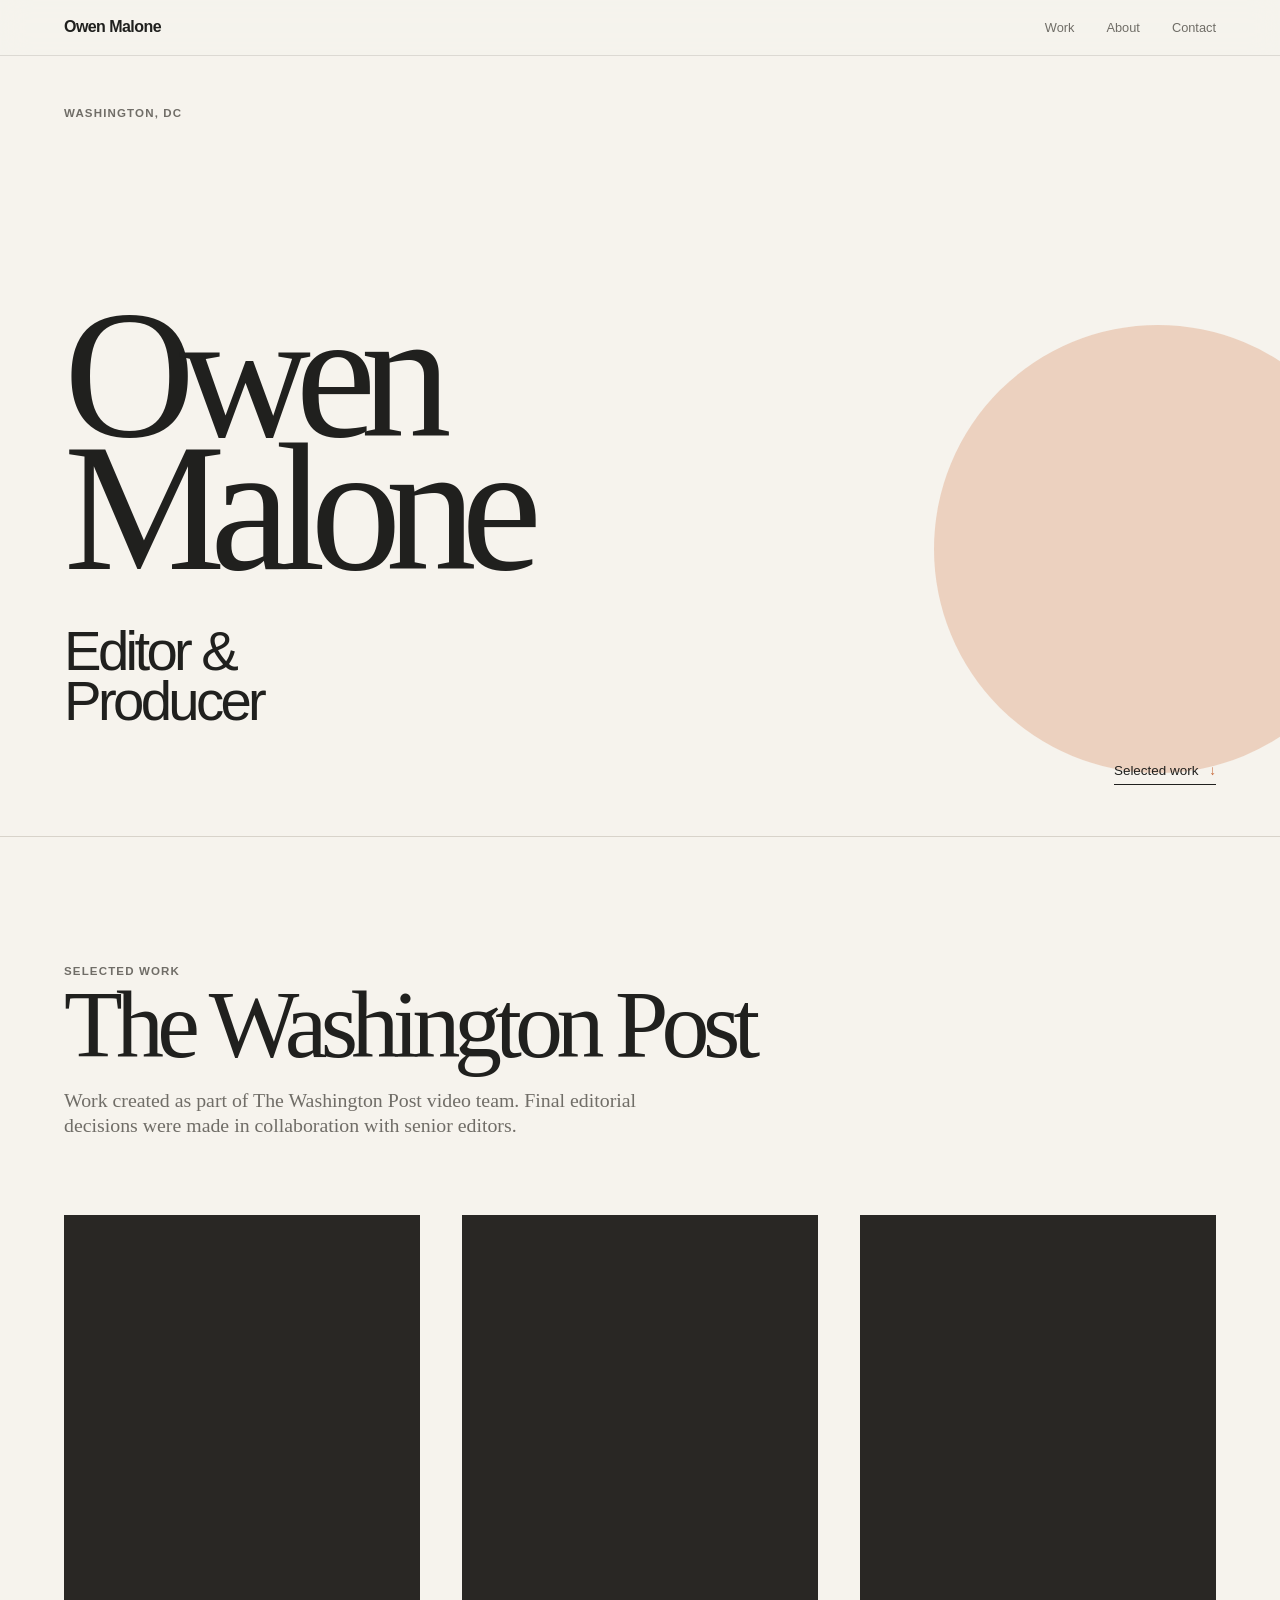
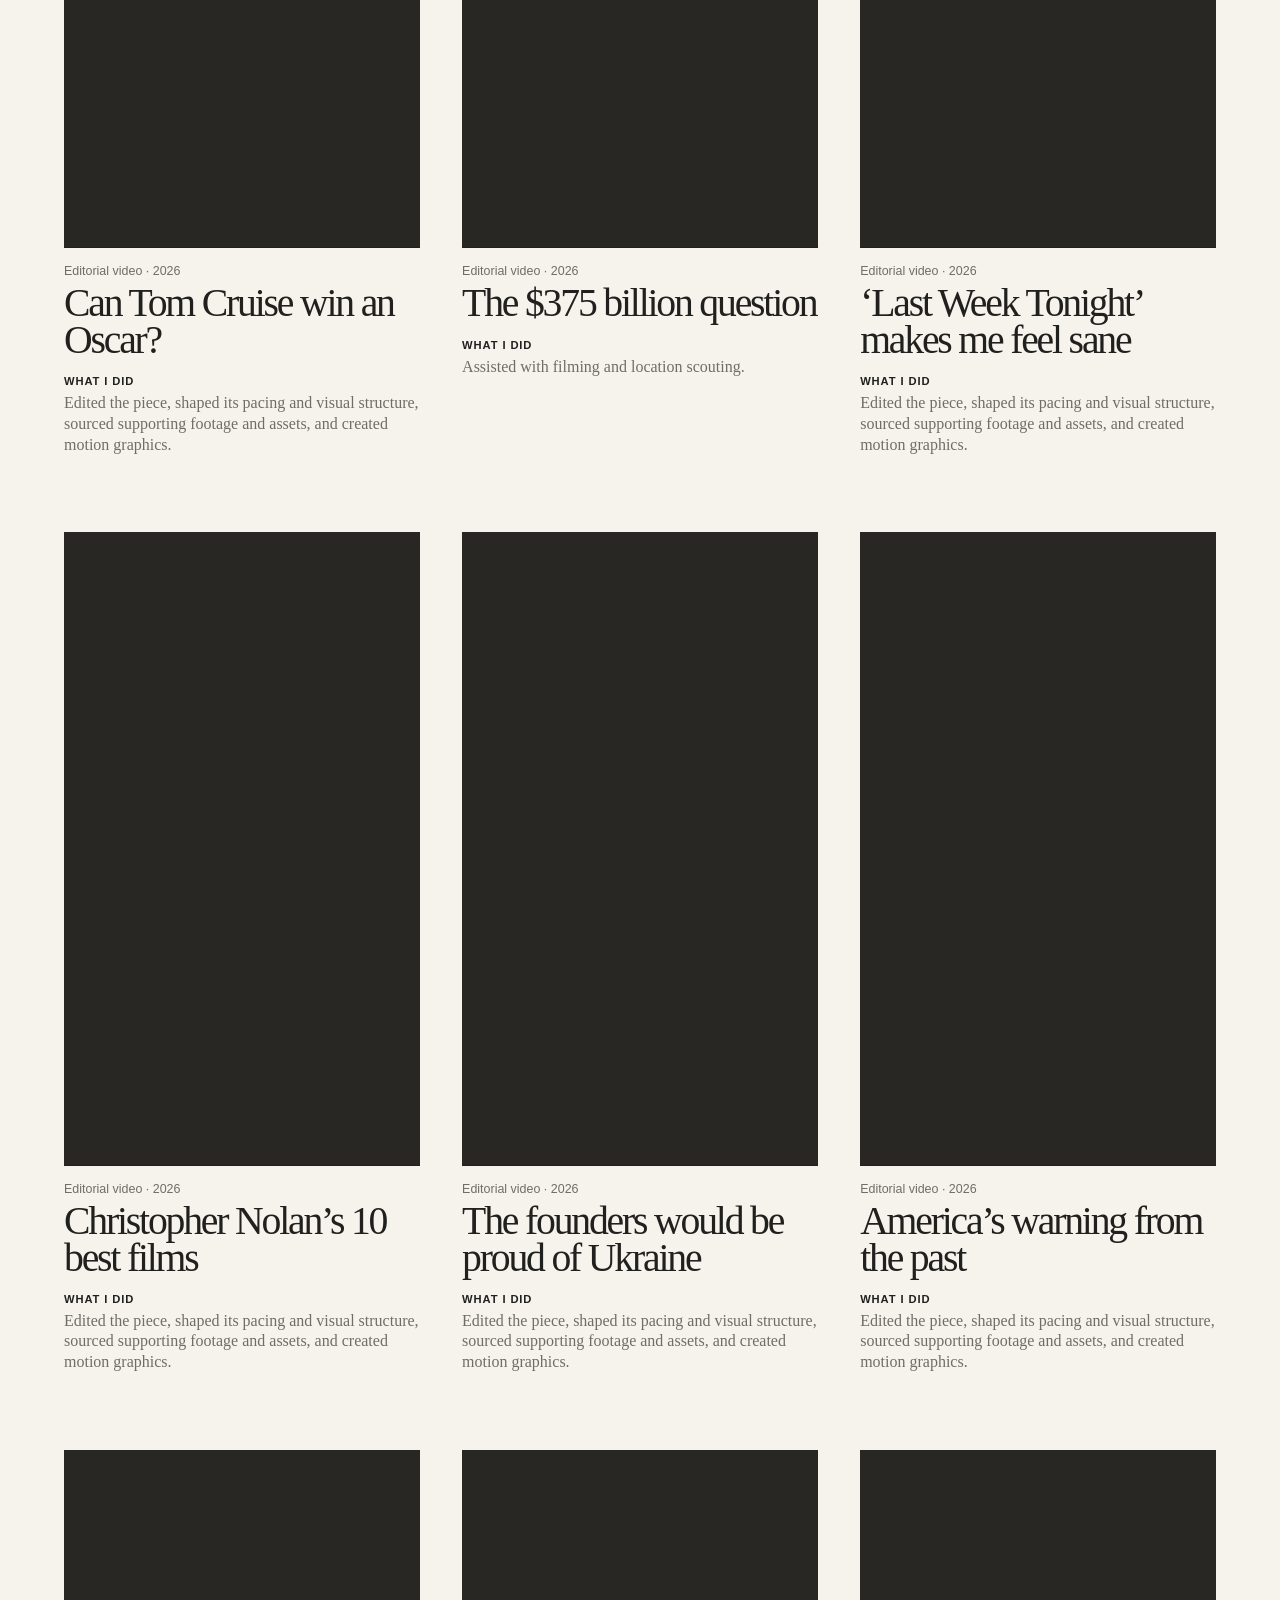
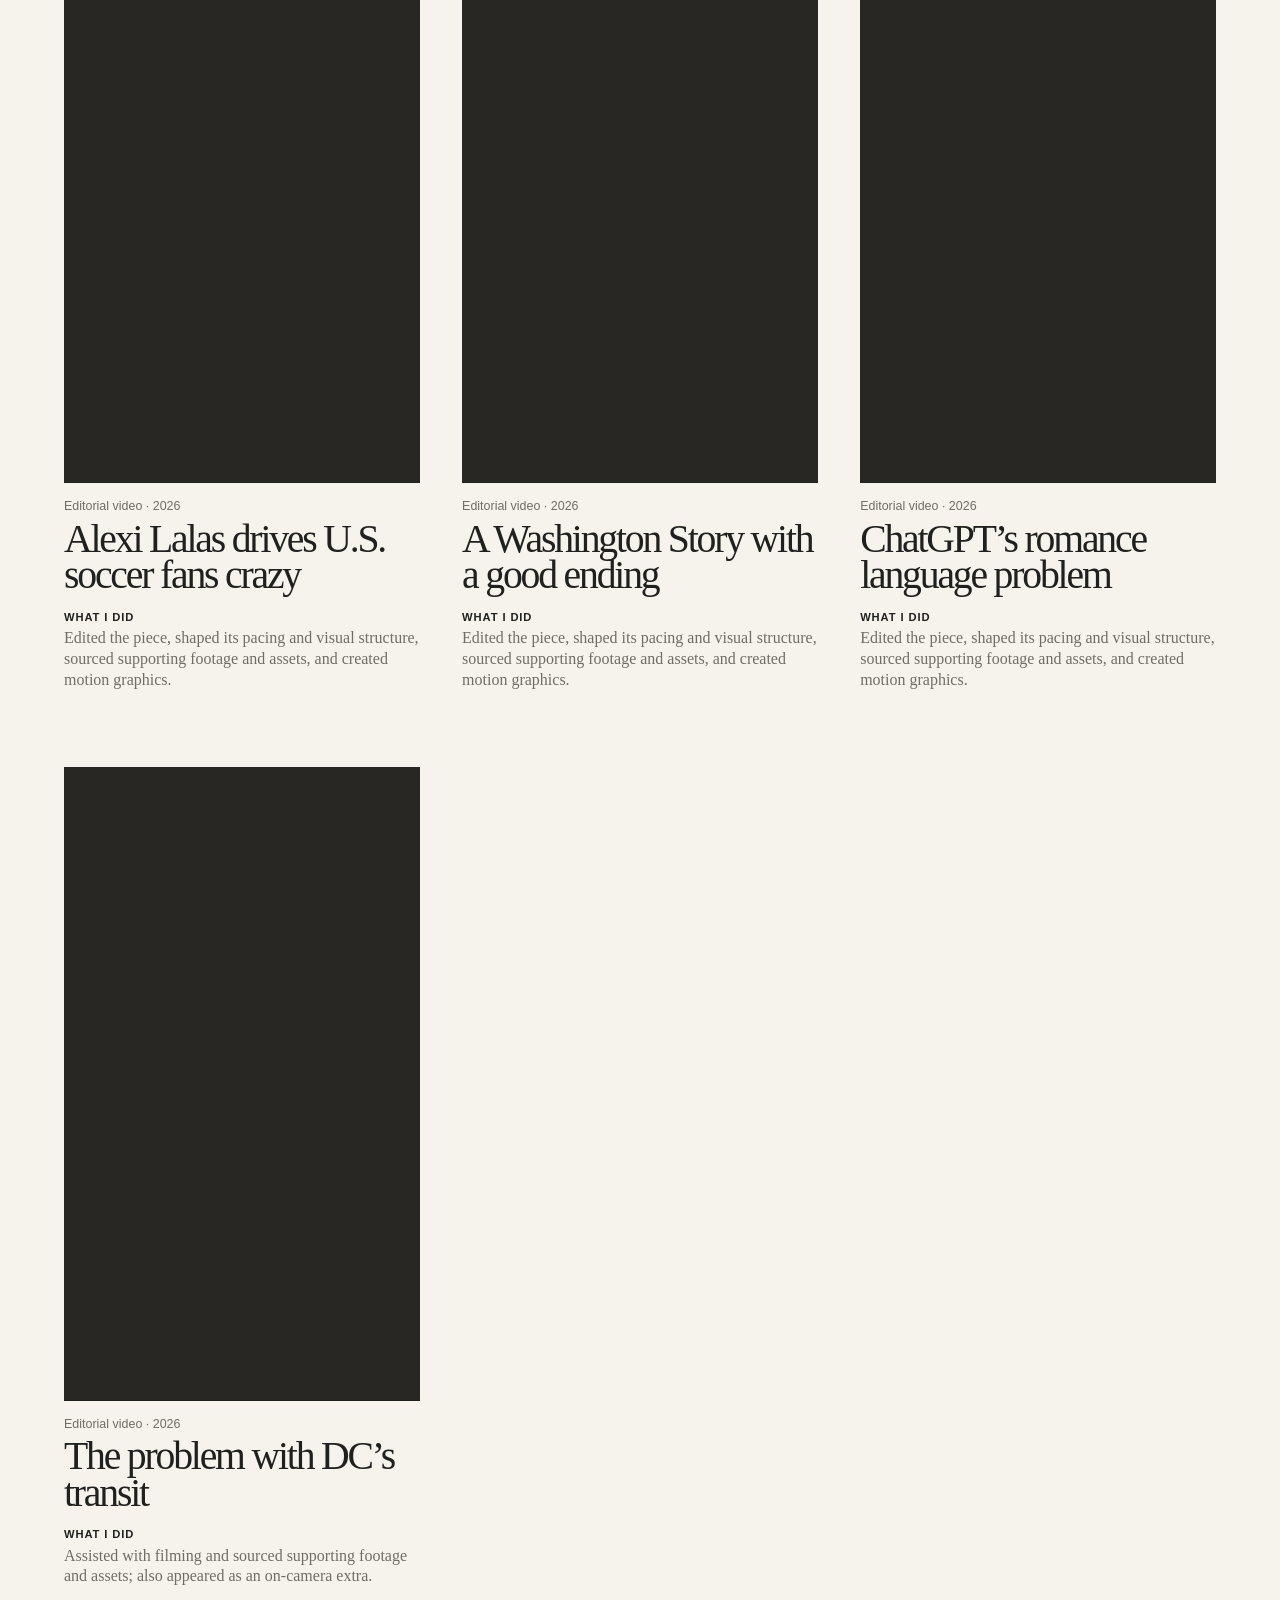
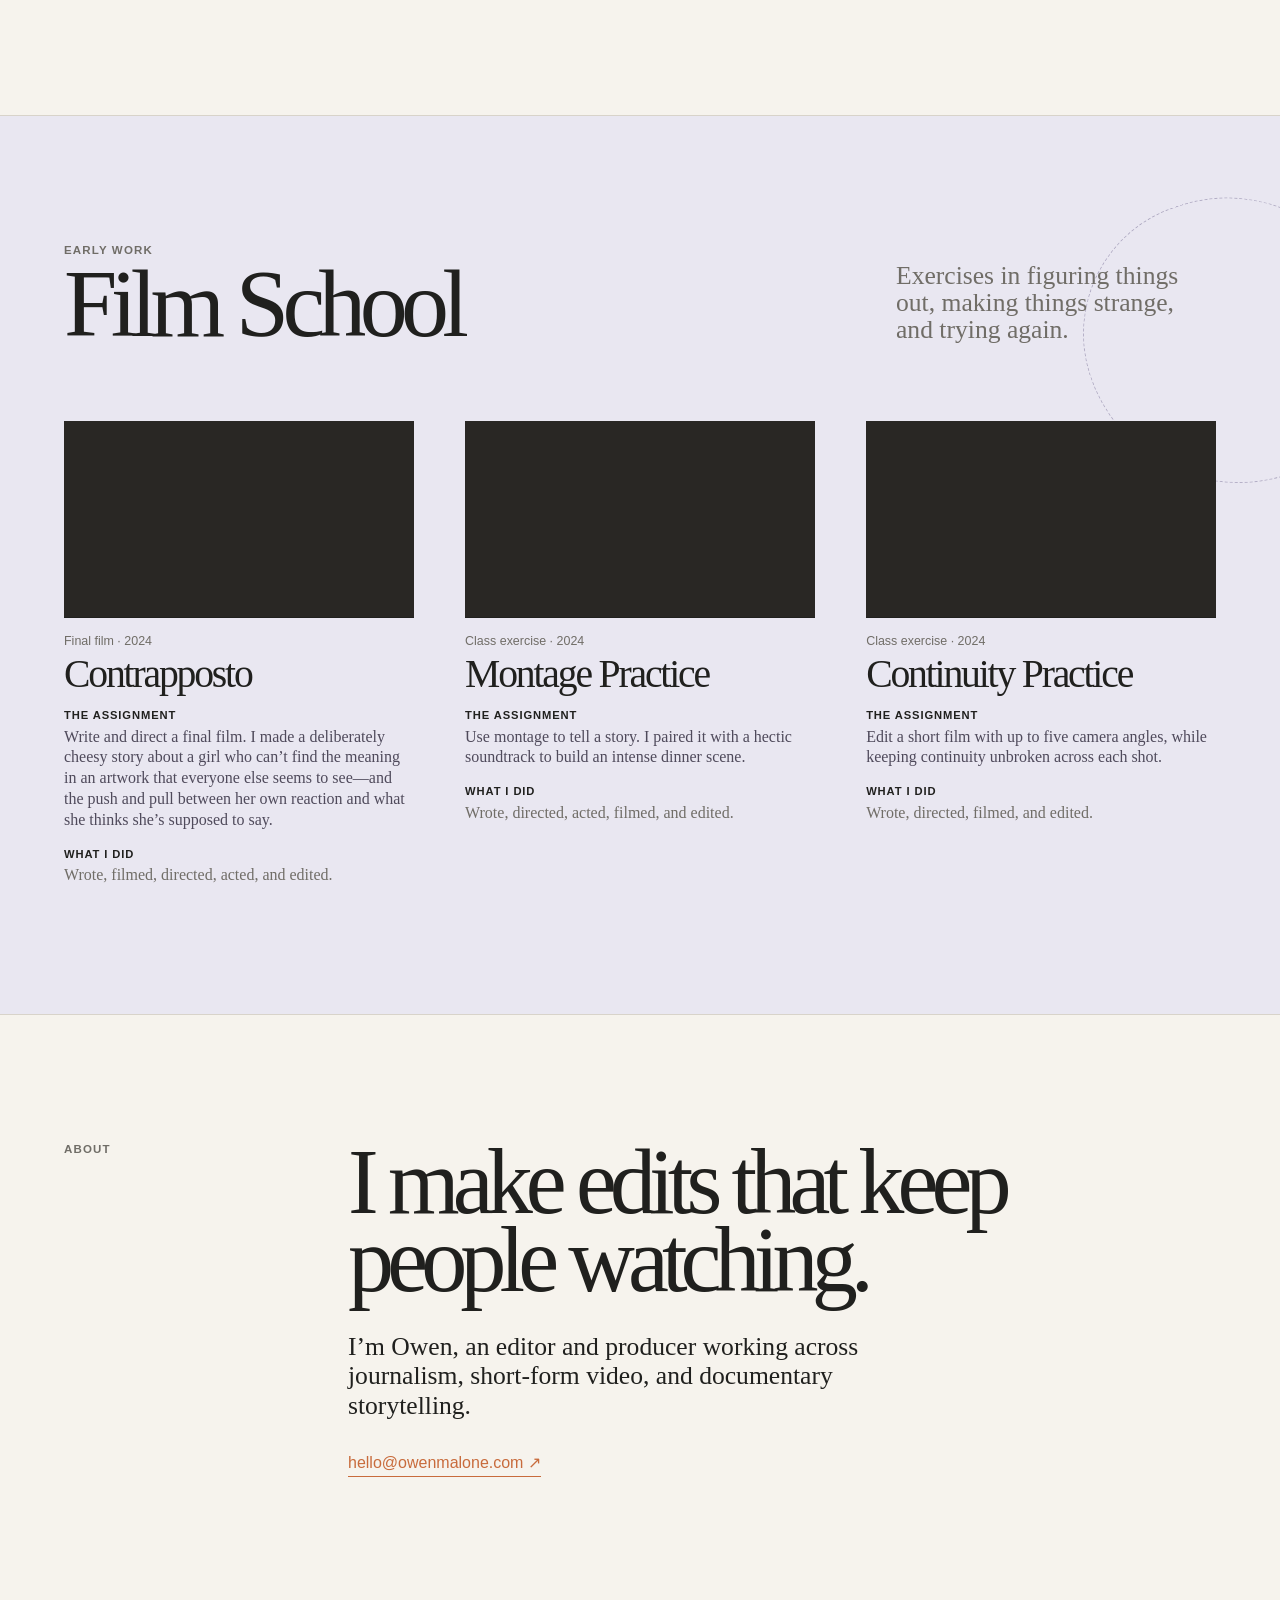
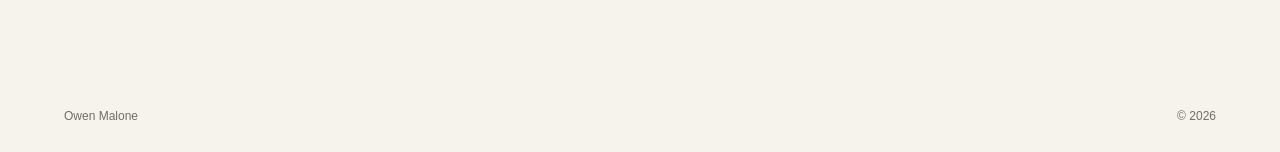
==== commit aa15e02c: "Add files via upload" ====
--- a/index.html
+++ b/index.html
@@ -3,140 +3,110 @@
 <head>
   <meta charset="utf-8">
   <meta name="viewport" content="width=device-width, initial-scale=1">
-  <meta name="description" content="Owen Malone makes videos. Selected work from The Washington Post, freelance projects and film school.">
-  <title>Owen Malone — I make videos.</title>
+  <meta name="description" content="Owen Malone is an editor and producer based in Washington, DC. Selected work from The Washington Post, freelance projects, and film school.">
+  <title>Owen Malone — Editor &amp; Producer</title>
   <link rel="stylesheet" href="styles.css">
 </head>
 <body>
   <header class="topbar">
     <a class="name" href="#top">Owen Malone</a>
-    <nav>
-      <a href="#reel">Showreel</a>
-      <a href="#post">Post</a>
-      <a href="#freelance">Freelance</a>
-      <a href="#school">Film School</a>
+    <nav aria-label="Primary navigation">
+      <a href="#work">Work</a>
       <a href="#about">About</a>
+      <a href="mailto:hello@owenmalone.com">Contact</a>
     </nav>
   </header>
-
   <main id="top">
-    <section class="hero">
-      <div class="hero-inner">
-        <h1>Owen Malone</h1>
-        <p>I make videos.</p>
+    <section class="hero" aria-labelledby="hero-title">
+      <p class="eyebrow">Washington, DC</p>
+      <div class="hero-copy">
+        <h1 id="hero-title">Owen<br>Malone</h1>
+        <p>Editor &amp;<br>Producer</p>
       </div>
-</section>
-
-    <section class="reel-section" id="reel">
-      <div class="section-intro">
-        <h2>Showreel</h2>
+      <a class="hero-link" href="#work">Selected work <span aria-hidden="true">↓</span></a>
+    </section>
+    <section class="work-section" id="work" aria-labelledby="work-title">
+      <div class="section-heading">
+        <p class="eyebrow">Selected work</p>
+        <h2 id="work-title">The Washington Post</h2>
+        <p class="editorial-note">Work created as part of The Washington Post video team. Final editorial decisions were made in collaboration with senior editors.</p>
       </div>
-
-      <div class="vimeo-shell showreel-player">
-        <iframe
-          src="https://player.vimeo.com/video/1132630379?title=0&byline=0&portrait=0"
-          title="Owen Malone showreel"
-          frameborder="0"
-          allow="autoplay; fullscreen; picture-in-picture; clipboard-write"
-          allowfullscreen>
-        </iframe>
+      <div class="project-grid post-project-grid">
+        <article class="project-card">
+          <div class="video-frame"><iframe src="https://player.vimeo.com/video/1249526008?title=0&amp;byline=0&amp;portrait=0" title="Can Tom Cruise win an Oscar?" allow="autoplay; fullscreen; picture-in-picture" allowfullscreen></iframe></div>
+          <div class="project-meta"><div><p class="project-type">Editorial video · 2026</p><h3>Can Tom Cruise win an Oscar?</h3><p class="project-role"><span>What I did</span> Edited the piece, shaped its pacing and visual structure, sourced supporting footage and assets, and created motion graphics.</p></div></div>
+        </article>
+        <article class="project-card">
+          <div class="video-frame"><iframe src="https://player.vimeo.com/video/1249525427?title=0&amp;byline=0&amp;portrait=0" title="The $375 billion question" allow="autoplay; fullscreen; picture-in-picture" allowfullscreen></iframe></div>
+          <div class="project-meta"><div><p class="project-type">Editorial video · 2026</p><h3>The $375 billion question</h3><p class="project-role"><span>What I did</span> Assisted with filming and location scouting.</p></div></div>
+        </article>
+        <article class="project-card">
+          <div class="video-frame"><iframe src="https://player.vimeo.com/video/1249522964?title=0&amp;byline=0&amp;portrait=0" title="Last Week Tonight makes me feel sane" allow="autoplay; fullscreen; picture-in-picture" allowfullscreen></iframe></div>
+          <div class="project-meta"><div><p class="project-type">Editorial video · 2026</p><h3>‘Last Week Tonight’ makes me feel sane</h3><p class="project-role"><span>What I did</span> Edited the piece, shaped its pacing and visual structure, sourced supporting footage and assets, and created motion graphics.</p></div></div>
+        </article>
+        <article class="project-card">
+          <div class="video-frame"><iframe src="https://player.vimeo.com/video/1249523001?title=0&amp;byline=0&amp;portrait=0" title="Christopher Nolan's 10 best films" allow="autoplay; fullscreen; picture-in-picture" allowfullscreen></iframe></div>
+          <div class="project-meta"><div><p class="project-type">Editorial video · 2026</p><h3>Christopher Nolan’s 10 best films</h3><p class="project-role"><span>What I did</span> Edited the piece, shaped its pacing and visual structure, sourced supporting footage and assets, and created motion graphics.</p></div></div>
+        </article>
+        <article class="project-card">
+          <div class="video-frame"><iframe src="https://player.vimeo.com/video/1249524528?title=0&amp;byline=0&amp;portrait=0" title="The founders would be proud of Ukraine" allow="autoplay; fullscreen; picture-in-picture" allowfullscreen></iframe></div>
+          <div class="project-meta"><div><p class="project-type">Editorial video · 2026</p><h3>The founders would be proud of Ukraine</h3><p class="project-role"><span>What I did</span> Edited the piece, shaped its pacing and visual structure, sourced supporting footage and assets, and created motion graphics.</p></div></div>
+        </article>
+        <article class="project-card">
+          <div class="video-frame"><iframe src="https://player.vimeo.com/video/1249523000?title=0&amp;byline=0&amp;portrait=0" title="America's warning from the past" allow="autoplay; fullscreen; picture-in-picture" allowfullscreen></iframe></div>
+          <div class="project-meta"><div><p class="project-type">Editorial video · 2026</p><h3>America’s warning from the past</h3><p class="project-role"><span>What I did</span> Edited the piece, shaped its pacing and visual structure, sourced supporting footage and assets, and created motion graphics.</p></div></div>
+        </article>
+        <article class="project-card">
+          <div class="video-frame"><iframe src="https://player.vimeo.com/video/1249522961?title=0&amp;byline=0&amp;portrait=0" title="Alexi Lalas drives US soccer fans crazy" allow="autoplay; fullscreen; picture-in-picture" allowfullscreen></iframe></div>
+          <div class="project-meta"><div><p class="project-type">Editorial video · 2026</p><h3>Alexi Lalas drives U.S. soccer fans crazy</h3><p class="project-role"><span>What I did</span> Edited the piece, shaped its pacing and visual structure, sourced supporting footage and assets, and created motion graphics.</p></div></div>
+        </article>
+        <article class="project-card">
+          <div class="video-frame"><iframe src="https://player.vimeo.com/video/1249524122?title=0&amp;byline=0&amp;portrait=0" title="A Washington Story with a good ending" allow="autoplay; fullscreen; picture-in-picture" allowfullscreen></iframe></div>
+          <div class="project-meta"><div><p class="project-type">Editorial video · 2026</p><h3>A Washington Story with a good ending</h3><p class="project-role"><span>What I did</span> Edited the piece, shaped its pacing and visual structure, sourced supporting footage and assets, and created motion graphics.</p></div></div>
+        </article>
+        <article class="project-card">
+          <div class="video-frame"><iframe src="https://player.vimeo.com/video/1249522960?title=0&amp;byline=0&amp;portrait=0" title="ChatGPT's romance language problem" allow="autoplay; fullscreen; picture-in-picture" allowfullscreen></iframe></div>
+          <div class="project-meta"><div><p class="project-type">Editorial video · 2026</p><h3>ChatGPT’s romance language problem</h3><p class="project-role"><span>What I did</span> Edited the piece, shaped its pacing and visual structure, sourced supporting footage and assets, and created motion graphics.</p></div></div>
+        </article>
+        <article class="project-card">
+          <div class="video-frame"><iframe src="https://player.vimeo.com/video/1249522962?title=0&amp;byline=0&amp;portrait=0" title="The problem with DC's transit" allow="autoplay; fullscreen; picture-in-picture" allowfullscreen></iframe></div>
+          <div class="project-meta"><div><p class="project-type">Editorial video · 2026</p><h3>The problem with DC’s transit</h3><p class="project-role"><span>What I did</span> Assisted with filming and sourced supporting footage and assets; also appeared as an on-camera extra.</p></div></div>
+        </article>
       </div>
     </section>
-
-    <section class="chapter-section" id="post">
-      <div class="section-intro">
-<div>
-          <h2>The Washington Post</h2>
-          <p>Selected work.</p>
+    <section class="work-section school-section" id="school" aria-labelledby="school-title">
+      <div class="section-heading split-heading">
+        <div>
+          <p class="eyebrow">Early work</p>
+          <h2 id="school-title">Film School</h2>
         </div>
+        <p class="section-note">Exercises in figuring things out, making things strange, and trying again.</p>
       </div>
-
-      <div class="post-grid">
-        <article class="vertical-project">
-          <div class="vertical-frame lalas">
-            <span class="play-pill muted-pill">Vimeo link needed</span>
-          </div>
-          <div class="project-caption">
-            <h3>Alexi Lalas &amp; U.S. Soccer</h3>
-            <span>2026</span>
-          </div>
+      <div class="film-project-grid">
+        <article class="film-card">
+          <div class="video-frame"><iframe src="https://player.vimeo.com/video/1249532967?title=0&amp;byline=0&amp;portrait=0" title="Contrapposto" allow="autoplay; fullscreen; picture-in-picture" allowfullscreen></iframe></div>
+          <div class="project-meta"><p class="project-type">Final film · 2024</p><h3>Contrapposto</h3><p class="film-detail"><span>The assignment</span>Write and direct a final film. I made a deliberately cheesy story about a girl who can’t find the meaning in an artwork that everyone else seems to see—and the push and pull between her own reaction and what she thinks she’s supposed to say.</p><p class="project-role"><span>What I did</span>Wrote, filmed, directed, acted, and edited.</p></div>
         </article>
-
-        <div class="vertical-project placeholder">
-          <div class="vertical-frame empty-frame">
-            <span>vertical work</span>
-          </div>
-          <div class="project-caption">
-            <h3>Next project</h3>
-            <span>—</span>
-          </div>
-        </div>
-
-        <div class="wide-project placeholder">
-          <div class="wide-frame empty-frame">
-            <span>landscape work</span>
-          </div>
-          <div class="project-caption">
-            <h3>Next project</h3>
-            <span>—</span>
-          </div>
-        </div>
+        <article class="film-card">
+          <div class="video-frame"><iframe src="https://player.vimeo.com/video/1249530854?title=0&amp;byline=0&amp;portrait=0" title="Montage Practice" allow="autoplay; fullscreen; picture-in-picture" allowfullscreen></iframe></div>
+          <div class="project-meta"><p class="project-type">Class exercise · 2024</p><h3>Montage Practice</h3><p class="film-detail"><span>The assignment</span>Use montage to tell a story. I paired it with a hectic soundtrack to build an intense dinner scene.</p><p class="project-role"><span>What I did</span>Wrote, directed, acted, filmed, and edited.</p></div>
+        </article>
+        <article class="film-card">
+          <div class="video-frame"><iframe src="https://player.vimeo.com/video/1249531060?title=0&amp;byline=0&amp;portrait=0" title="Continuity Practice" allow="autoplay; fullscreen; picture-in-picture" allowfullscreen></iframe></div>
+          <div class="project-meta"><p class="project-type">Class exercise · 2024</p><h3>Continuity Practice</h3><p class="film-detail"><span>The assignment</span>Edit a short film with up to five camera angles, while keeping continuity unbroken across each shot.</p><p class="project-role"><span>What I did</span>Wrote, directed, filmed, and edited.</p></div>
+        </article>
       </div>
     </section>
-
-    <section class="chapter-section freelance" id="freelance">
-      <div class="section-intro">
-<div>
-          <h2>Freelance</h2>
-          <p>Things I've made with good people.</p>
-        </div>
-      </div>
-
-      <div class="freelance-grid">
-        <div class="wide-project placeholder">
-          <div class="wide-frame empty-frame"><span>your work here</span></div>
-          <div class="project-caption"><h3>Project title</h3><span>—</span></div>
-        </div>
-        <div class="vertical-project placeholder offset">
-          <div class="vertical-frame empty-frame"><span>vertical work</span></div>
-          <div class="project-caption"><h3>Project title</h3><span>—</span></div>
-        </div>
-      </div>
-    </section>
-
-    <section class="chapter-section school" id="school">
-      <div class="section-intro">
-<div>
-          <h2>Film School</h2>
-          <p>Where I figured some things out.</p>
-        </div>
-      </div>
-
-      <div class="school-grid">
-        <div class="film-strip placeholder">
-          <div class="film-frame empty-frame"><span>short film</span></div>
-          <div class="project-caption"><h3>Film title</h3><span>—</span></div>
-        </div>
-        <div class="film-strip placeholder">
-          <div class="film-frame empty-frame"><span>short film</span></div>
-          <div class="project-caption"><h3>Film title</h3><span>—</span></div>
-        </div>
-      </div>
-    </section>
-
-    <section class="about" id="about">
+    <section class="about" id="about" aria-labelledby="about-title">
+      <p class="eyebrow">About</p>
       <div class="about-copy">
-        <h2>Hi.</h2>
-        <p>I'm Owen. I like making things move, finding the right cut, and making videos people actually enjoy watching.</p>
-        <a href="mailto:hello@owenmalone.com">hello@owenmalone.com ↗</a>
+        <h2 id="about-title">I make edits that keep people watching.</h2>
+        <p>I’m Owen, an editor and producer working across journalism, short-form video, and documentary storytelling.</p>
+        <a class="contact-link" href="mailto:hello@owenmalone.com">hello@owenmalone.com <span aria-hidden="true">↗</span></a>
       </div>
     </section>
   </main>
-
-  <footer>
-    <span>Owen Malone</span>
-    <span>© <span id="year"></span></span>
-  </footer>
-<script src="script.js"></script>
+  <footer><span>Owen Malone</span><span>© <span id="year"></span></span></footer>
+  <script src="script.js"></script>
 </body>
 </html>
--- a/styles.css
+++ b/styles.css
@@ -1,181 +1,53 @@
-*{box-sizing:border-box}
-:root{
-  --paper:#f2eee6;
-  --paper2:#e9e3d9;
-  --ink:#24221f;
-  --muted:#777169;
-  --orange:#c86f3c;
-  --orange-light:#dfaa86;
-  --line:#cbc4b8;
-  --pad:clamp(22px,5vw,72px);
-}
-html{scroll-behavior:smooth}
-body{
-  margin:0;
-  color:var(--ink);
-  background:
-    linear-gradient(180deg,#f5f1e9 0%,#f0ebe2 42%,#f4efe7 100%);
-  font-family:Arial,Helvetica,sans-serif;
-}
-a{color:inherit;text-decoration:none}
-.topbar{
-  position:sticky;top:0;z-index:20;
-  display:flex;justify-content:space-between;align-items:center;
-  padding:18px var(--pad);
-  background:rgba(242,238,230,.9);
-  backdrop-filter:blur(14px);
-  border-bottom:1px solid rgba(60,54,48,.12);
-}
-.name{font-weight:700;letter-spacing:-.03em}
-nav{display:flex;gap:20px}
-nav a{font-size:12px;color:var(--muted)}
-nav a:hover{color:var(--orange)}
-.hero{
-  min-height:78vh;
-  padding:12vw var(--pad) 7vw;
-  display:flex;align-items:flex-end;
-  position:relative;
-}
-.hero h1{
-  margin:0;
-  font-family:Georgia,'Times New Roman',serif;
-  font-size:clamp(74px,13vw,205px);
-  line-height:.78;
-  letter-spacing:-.075em;
-  font-weight:400;
-}
-.hero p{
-  margin:32px 0 0;
-  font-size:clamp(30px,5vw,72px);
-  letter-spacing:-.055em;
-}
-.reel-section,.chapter-section,.about{padding:110px var(--pad)}
-.reel-section{background:var(--ink);color:var(--paper)}
-.section-intro{
-  display:block;
-  margin-bottom:48px;
-}
-.section-intro h2,.about h2{
-  margin:0;font-family:Georgia,'Times New Roman',serif;
-  font-size:clamp(46px,7vw,105px);
-  font-weight:400;letter-spacing:-.055em;line-height:.92;
-}
-.section-intro p{margin:10px 0 0;color:var(--muted);font-size:17px}
-.reel-section .section-intro p{color:#aaa39a}
-.vimeo-shell{
-  width:100%;
-  position:relative;
-  overflow:hidden;
-  background:#1f1e1b;
-  border-radius:6px;
-  box-shadow:0 14px 40px rgba(45,38,31,.10);
-}
-.showreel-player{
-  aspect-ratio:16/9;
-}
-.vimeo-shell iframe{
-  position:absolute;
-  inset:0;
-  width:100%;
-  height:100%;
-}
-.chapter-section{border-bottom:1px solid var(--line)}
-.post-grid{
-  display:grid;grid-template-columns:.72fr .72fr 1.5fr;
-  gap:clamp(20px,4vw,60px);align-items:start;
-}
-.vertical-frame{aspect-ratio:9/16}
-.wide-frame{aspect-ratio:16/10}
-.film-frame{aspect-ratio:16/9}
-.vertical-frame,.wide-frame,.film-frame{
-  position:relative;overflow:hidden;background:var(--paper2);
-}
-.lalas{
-  background-image:url('lalas-vertical.jpg');
-  background-size:cover;background-position:center;
-}
-.play-pill{
-  position:absolute;right:12px;bottom:12px;
-  padding:8px 12px;border-radius:99px;
-  background:var(--paper);font-size:11px;
-}
-.empty-frame{
-  display:grid;place-items:center;
-  border:1px dashed #bcb4a7;
-  color:#a29a8f;font-family:Georgia,serif;font-style:italic;
-}
-.project-caption{
-  display:flex;justify-content:space-between;gap:20px;
-  margin-top:12px;padding-top:10px;border-top:1px solid var(--line);
-}
-.project-caption h3{margin:0;font-size:14px;font-weight:500}
-.project-caption span{font-size:12px;color:var(--muted)}
-.vertical-project,.wide-project,.film-strip{transition:transform .25s ease}
-
-.freelance{background:#ede7de}
-.freelance-grid{
-  display:grid;grid-template-columns:1.4fr .62fr;gap:8vw;align-items:start;
-}
-.offset{margin-top:10vw}
-.school{background:#f5f1e9}
-.school-grid{
-  display:grid;grid-template-columns:1fr 1fr;gap:clamp(22px,5vw,80px);
-}
-.school-grid .film-strip:nth-child(2){margin-top:7vw}
-.about{
-  display:block;
-  min-height:70vh;
-  align-content:center;
-}
-.about-copy p{
-  font-family:Georgia,serif;
-  font-size:clamp(30px,4.4vw,68px);
-  line-height:1.05;letter-spacing:-.04em;
-}
-.about-copy a{
-  display:inline-block;margin-top:25px;color:var(--orange);
-  border-bottom:1px solid var(--orange);padding-bottom:3px;
-}
-footer{
-  display:flex;justify-content:space-between;
-  padding:28px var(--pad);border-top:1px solid var(--line);
-  font-size:12px;color:var(--muted);
-}
-@media(max-width:800px){
-  nav{gap:10px} nav a:nth-child(3),nav a:nth-child(4){display:none}
-  .hero{min-height:68vh;padding-top:130px}
-  .post-grid{grid-template-columns:1fr 1fr}
-  .post-grid .wide-project{grid-column:span 2}
-  .freelance-grid{grid-template-columns:1fr 1fr;gap:25px}
-  .school-grid{grid-template-columns:1fr}
-  .school-grid .film-strip:nth-child(2){margin-top:0}
-}
-@media(max-width:520px){
-  .topbar nav a:not(:first-child):not(:last-child){display:none}
-  .hero h1{font-size:22vw}
-  .hero p{font-size:11vw}
-    .reel-section,.chapter-section,.about{padding-top:75px;padding-bottom:75px}
-   .section-intro,.about{grid-template-columns:1fr}
-  .post-grid{grid-template-columns:1fr 1fr;gap:16px}
-  .post-grid .wide-project{grid-column:span 2}
-  .freelance-grid{grid-template-columns:1fr}
-  .offset{margin-top:0;width:72%;margin-left:auto}
-}
-
-.muted-pill{
-  background:rgba(245,241,233,.92);
-  color:var(--muted);
-}
-.project-video{
-  width:100%;
-  aspect-ratio:9/16;
-  position:relative;
-  overflow:hidden;
-  background:#1f1e1b;
-}
-.project-video iframe{
-  position:absolute;
-  inset:0;
-  width:100%;
-  height:100%;
-}
+* { box-sizing: border-box; }
+:root { --paper:#f6f3ed; --ink:#20201e; --muted:#706d67; --orange:#c86b3c; --orange-soft:#e3b79c; --line:#d8d3ca; --pad:clamp(1.4rem,5vw,5rem); }
+html { scroll-behavior:smooth; }
+body { margin:0; color:var(--ink); background:var(--paper); font-family:Arial,Helvetica,sans-serif; }
+a { color:inherit; text-decoration:none; }
+.topbar { position:sticky; top:0; z-index:10; display:flex; align-items:center; justify-content:space-between; padding:1.15rem var(--pad); border-bottom:1px solid rgba(32,32,30,.12); background:rgba(246,243,237,.9); backdrop-filter:blur(14px); }
+.name { font-weight:700; letter-spacing:-.035em; }
+nav { display:flex; gap:clamp(1rem,2.5vw,2rem); }
+nav a { color:var(--muted); font-size:.8rem; }
+nav a:hover,.contact-link:hover { color:var(--orange); }
+.hero { position:relative; display:flex; flex-direction:column; justify-content:space-between; min-height:min(780px,calc(100vh - 59px)); padding:clamp(1.6rem,4vw,4rem) var(--pad) clamp(2rem,4vw,4rem); overflow:hidden; }
+.hero::after { position:absolute; right:-8vw; bottom:7vh; width:min(35vw,480px); aspect-ratio:1; border-radius:50%; background:var(--orange-soft); content:""; opacity:.55; }
+.eyebrow { margin:0; color:var(--muted); font-size:.72rem; font-weight:700; letter-spacing:.1em; text-transform:uppercase; }
+.hero-copy { position:relative; z-index:1; margin:auto 0 4vh; }
+.hero h1,h2,h3 { font-family:Georgia,'Times New Roman',serif; font-weight:400; }
+.hero h1 { margin:0; font-size:clamp(5rem,14.2vw,13.5rem); letter-spacing:-.085em; line-height:.73; }
+.hero-copy > p { margin:clamp(1.8rem,4vw,3.5rem) 0 0; font-size:clamp(1.8rem,4.4vw,4.5rem); letter-spacing:-.065em; line-height:.9; }
+.hero-link { position:relative; z-index:1; align-self:flex-end; border-bottom:1px solid var(--ink); padding-bottom:.35rem; font-size:.84rem; }
+.hero-link span { color:var(--orange); margin-left:.45rem; }
+.work-section,.about { padding:clamp(4.75rem,10vw,9rem) var(--pad); border-top:1px solid var(--line); }
+.section-heading { margin-bottom:clamp(2.6rem,6vw,5rem); }
+.section-heading h2 { margin:.55rem 0 0; font-size:clamp(3rem,7.5vw,7.5rem); letter-spacing:-.07em; line-height:.82; }
+.editorial-note { max-width:39rem; margin:1.5rem 0 0; color:var(--muted); font-family:Georgia,'Times New Roman',serif; font-size:clamp(1rem,1.55vw,1.25rem); line-height:1.25; }
+.split-heading { display:flex; align-items:flex-end; justify-content:space-between; gap:2rem; }
+.section-note { max-width:20rem; margin:0; color:var(--muted); font-family:Georgia,'Times New Roman',serif; font-size:clamp(1.2rem,2vw,1.65rem); line-height:1.05; }
+.project-grid { display:grid; grid-template-columns:repeat(2,minmax(0,1fr)); gap:clamp(3.25rem,7vw,7rem) clamp(1.4rem,4vw,4rem); max-width:1320px; }
+.project-card { min-width:0; }
+.lead-card { grid-column:1 / -1; max-width:1160px; }
+.video-frame { position:relative; overflow:hidden; background:#292724; aspect-ratio:16/9; }
+.video-frame iframe { position:absolute; inset:0; width:100%; height:100%; border:0; }
+.post-project-grid { grid-template-columns:repeat(3,minmax(0,1fr)); gap:clamp(2.75rem,6vw,6rem) clamp(1.1rem,3.3vw,3.5rem); }
+.post-project-grid .video-frame { aspect-ratio:9/16; }
+.project-meta { padding-top:1rem; border-top:1px solid var(--ink); }
+.project-type { margin:0 0 .45rem; color:var(--muted); font-size:.78rem; }
+.project-meta h3 { margin:0; font-size:clamp(1.7rem,3.1vw,3.35rem); letter-spacing:-.055em; line-height:.92; }
+.lead-card .project-meta h3 { font-size:clamp(2.1rem,4.4vw,4.5rem); }
+.project-role { max-width:43rem; margin:1rem 0 0; color:var(--muted); font-family:Georgia,'Times New Roman',serif; font-size:1rem; line-height:1.3; }
+.project-role span { display:block; margin-bottom:.25rem; color:var(--ink); font-family:Arial,Helvetica,sans-serif; font-size:.7rem; font-weight:700; letter-spacing:.08em; text-transform:uppercase; }
+.school-section { position:relative; overflow:hidden; background:#e9e7f1; }
+.school-section::after { position:absolute; right:-6rem; top:5rem; width:18rem; height:18rem; border:1px dashed rgba(78,67,115,.35); border-radius:47% 53% 45% 55%; content:""; transform:rotate(-18deg); }
+.school-section > * { position:relative; z-index:1; }
+.film-project-grid { display:grid; grid-template-columns:repeat(3,minmax(0,1fr)); gap:clamp(2.5rem,4vw,4rem); max-width:1380px; }
+.film-card { min-width:0; }
+.film-detail { margin:1rem 0 0; color:#4f4a5b; font-family:Georgia,'Times New Roman',serif; font-size:1rem; line-height:1.3; }
+.film-detail span { display:block; margin-bottom:.25rem; color:var(--ink); font-family:Arial,Helvetica,sans-serif; font-size:.7rem; font-weight:700; letter-spacing:.08em; text-transform:uppercase; }
+.about { display:grid; grid-template-columns:minmax(9rem,.45fr) 1.55fr; gap:2rem; min-height:74vh; align-items:start; }
+.about-copy h2 { max-width:15ch; margin:0; font-size:clamp(3.1rem,7.2vw,7.4rem); letter-spacing:-.075em; line-height:.85; }
+.about-copy p { max-width:35rem; margin:2rem 0; font-family:Georgia,'Times New Roman',serif; font-size:clamp(1.25rem,2vw,1.75rem); line-height:1.16; }
+.contact-link { display:inline-block; border-bottom:1px solid currentColor; padding-bottom:.25rem; color:var(--orange); }
+footer { display:flex; justify-content:space-between; padding:1.8rem var(--pad); color:var(--muted); font-size:.75rem; }
+@media (max-width:900px) { .post-project-grid { grid-template-columns:repeat(2,minmax(0,1fr)); } .film-project-grid { grid-template-columns:1fr 1fr; } }
+@media (max-width:700px) { .hero { min-height:70vh; } .hero h1 { font-size:21vw; } .hero::after { right:-18vw; bottom:10vh; width:55vw; } .split-heading,.about { display:block; } .section-note { margin-top:1.6rem; } .about .eyebrow { margin-bottom:3.5rem; } .project-grid,.post-project-grid,.film-project-grid { grid-template-columns:1fr; } .lead-card { grid-column:auto; } }
+@media (max-width:430px) { nav { gap:.85rem; } nav a { font-size:.72rem; } .hero-copy > p { font-size:10vw; } .feature-media { aspect-ratio:4/3; } }
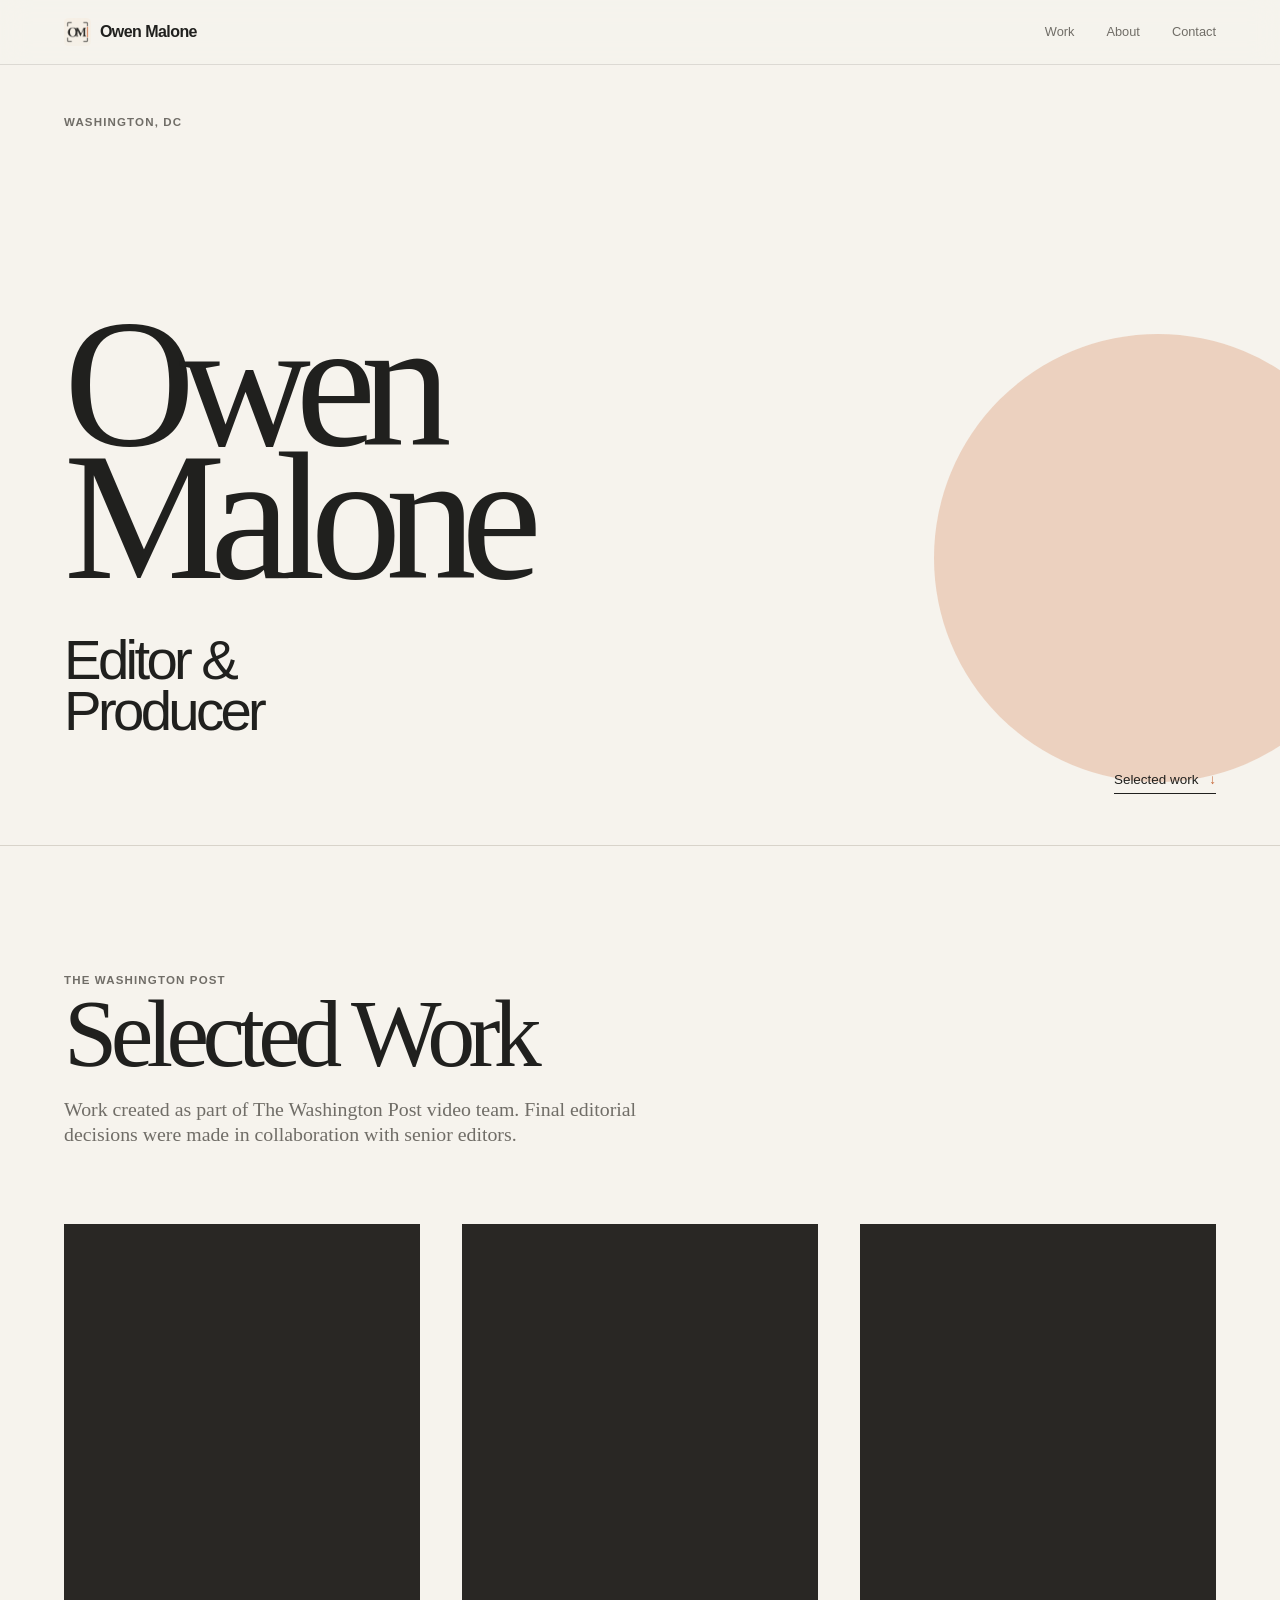
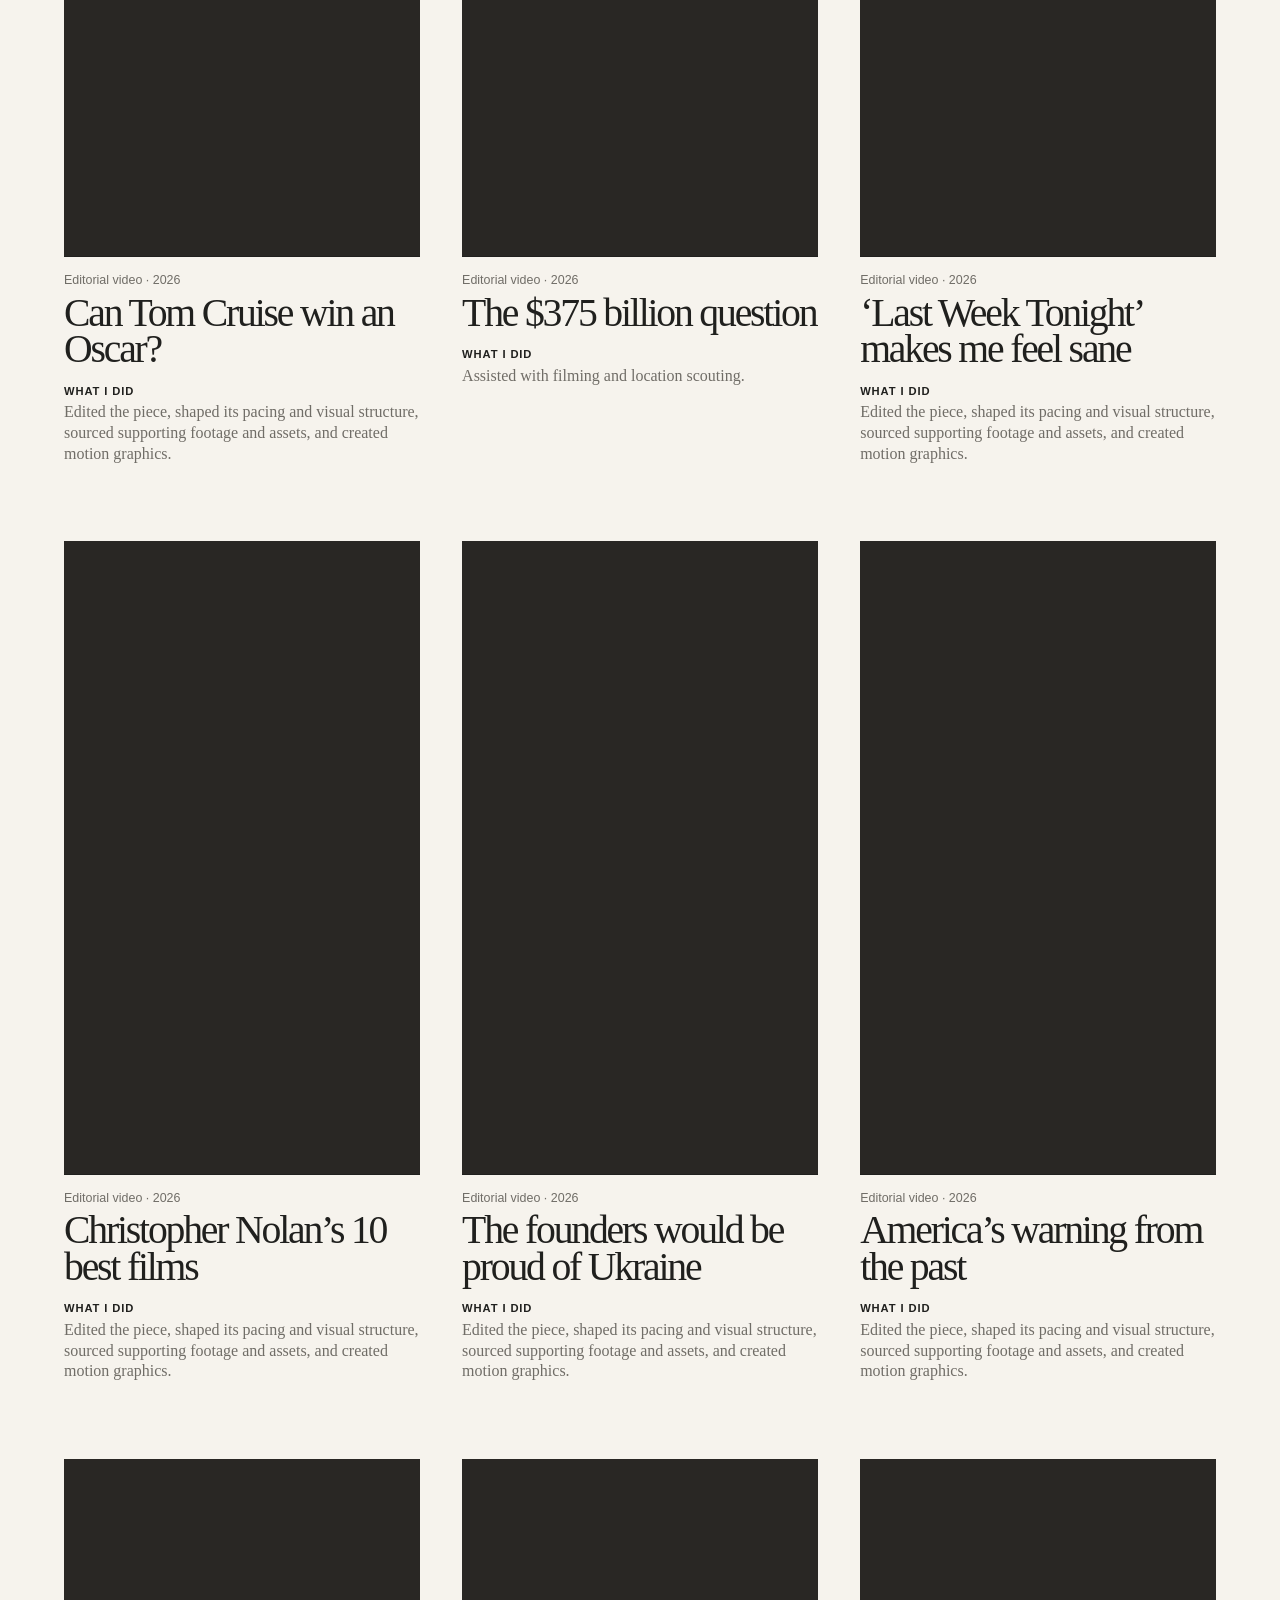
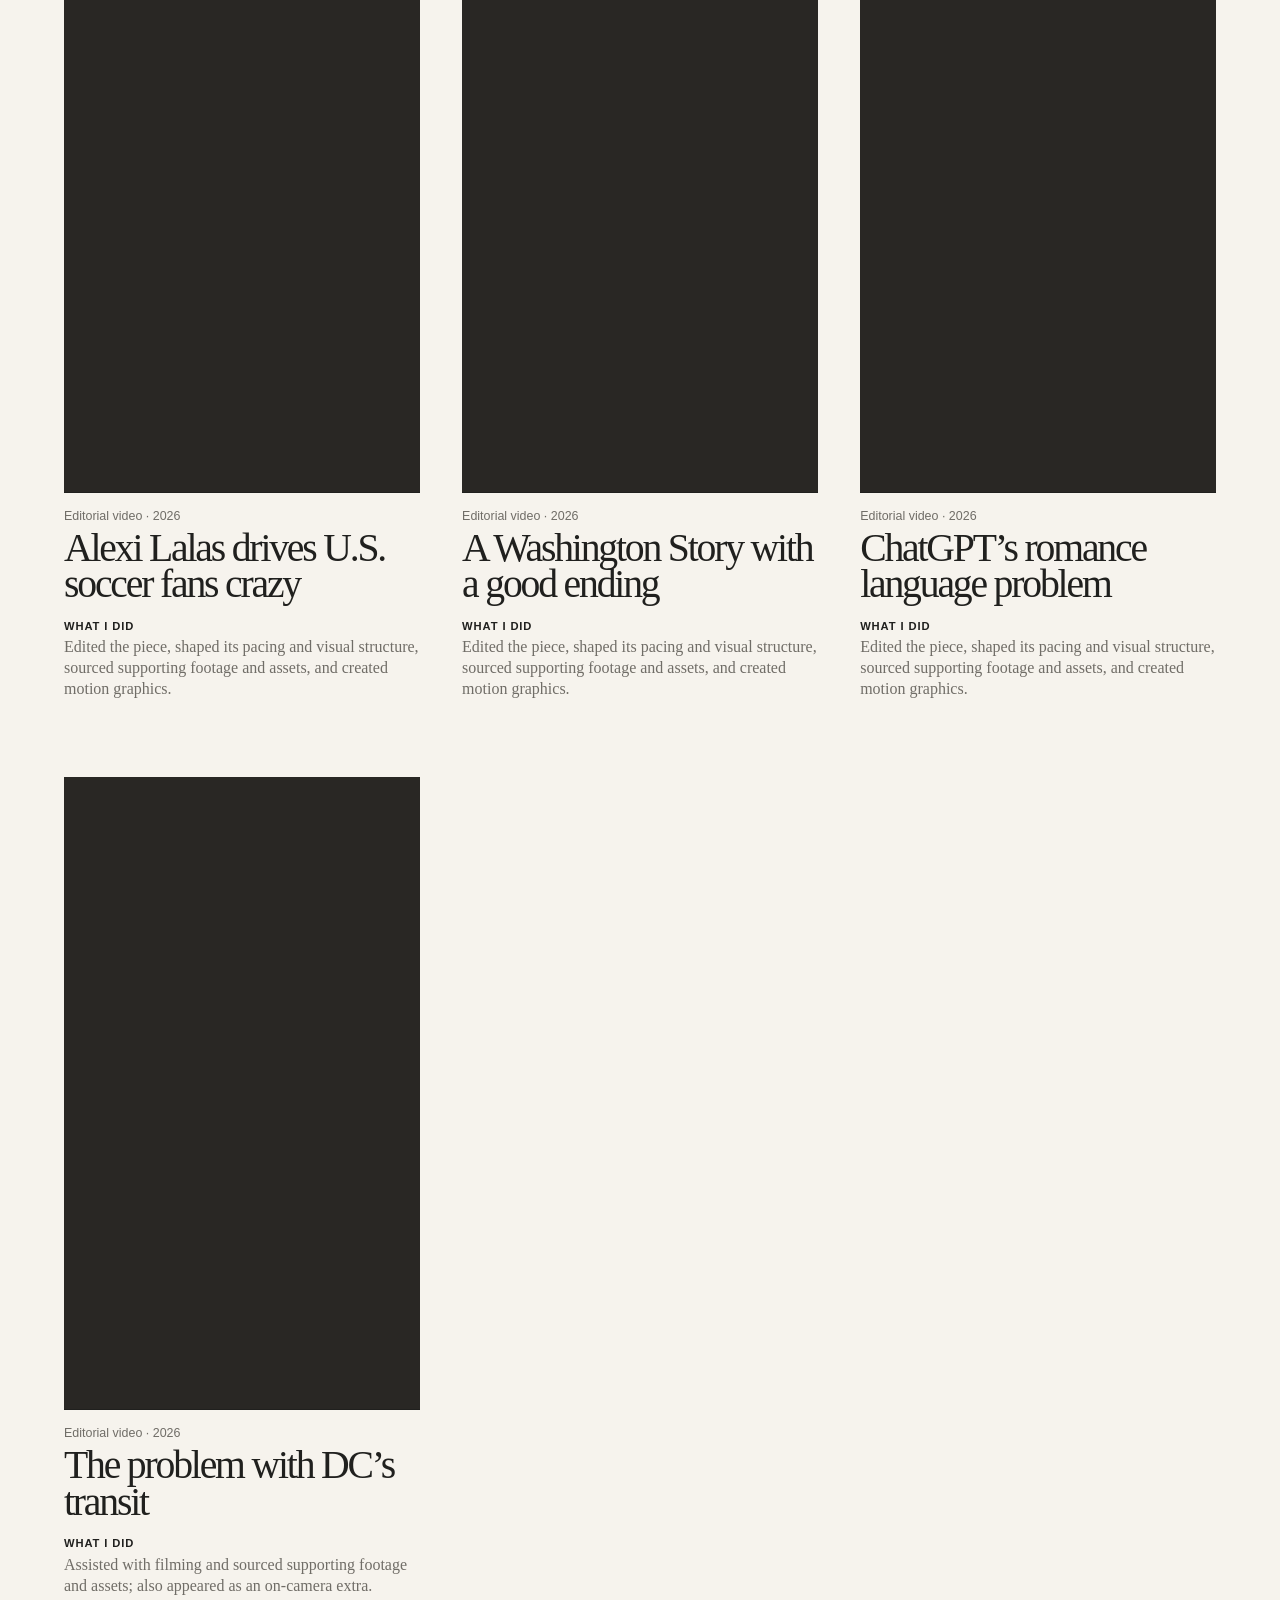
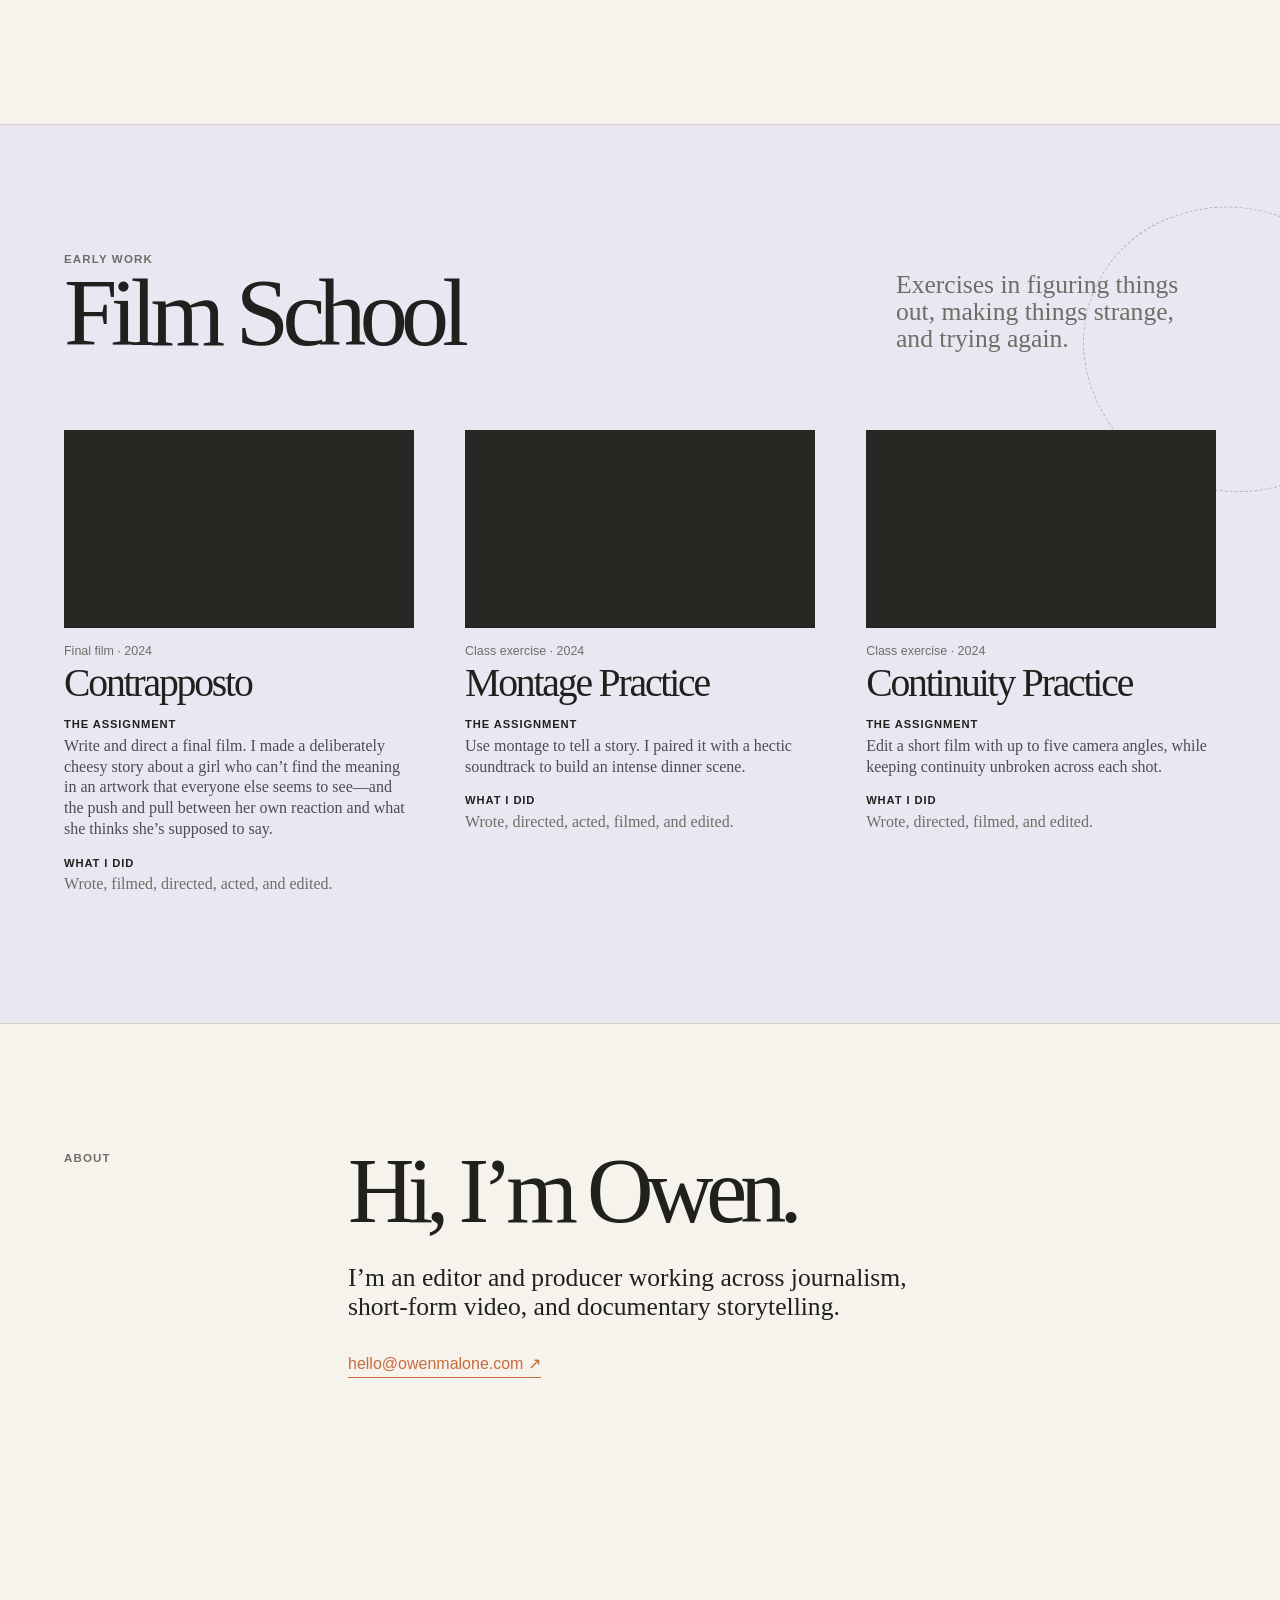
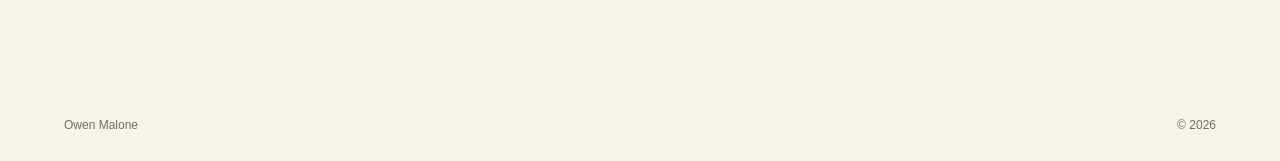
==== commit 527b64a5: "Add files via upload" ====
--- a/index.html
+++ b/index.html
@@ -5,11 +5,12 @@
   <meta name="viewport" content="width=device-width, initial-scale=1">
   <meta name="description" content="Owen Malone is an editor and producer based in Washington, DC. Selected work from The Washington Post, freelance projects, and film school.">
   <title>Owen Malone — Editor &amp; Producer</title>
+  <link rel="icon" type="image/png" href="favicon.png">
   <link rel="stylesheet" href="styles.css">
 </head>
 <body>
   <header class="topbar">
-    <a class="name" href="#top">Owen Malone</a>
+    <a class="brand" href="#top" aria-label="Owen Malone, back to top"><img src="favicon.png" alt=""><span>Owen Malone</span></a>
     <nav aria-label="Primary navigation">
       <a href="#work">Work</a>
       <a href="#about">About</a>
@@ -27,8 +28,8 @@
     </section>
     <section class="work-section" id="work" aria-labelledby="work-title">
       <div class="section-heading">
-        <p class="eyebrow">Selected work</p>
-        <h2 id="work-title">The Washington Post</h2>
+        <p class="eyebrow">The Washington Post</p>
+        <h2 id="work-title">Selected Work</h2>
         <p class="editorial-note">Work created as part of The Washington Post video team. Final editorial decisions were made in collaboration with senior editors.</p>
       </div>
       <div class="project-grid post-project-grid">
@@ -100,8 +101,8 @@
     <section class="about" id="about" aria-labelledby="about-title">
       <p class="eyebrow">About</p>
       <div class="about-copy">
-        <h2 id="about-title">I make edits that keep people watching.</h2>
-        <p>I’m Owen, an editor and producer working across journalism, short-form video, and documentary storytelling.</p>
+        <h2 id="about-title">Hi, I’m Owen.</h2>
+        <p>I’m an editor and producer working across journalism, short-form video, and documentary storytelling.</p>
         <a class="contact-link" href="mailto:hello@owenmalone.com">hello@owenmalone.com <span aria-hidden="true">↗</span></a>
       </div>
     </section>
--- a/styles.css
+++ b/styles.css
@@ -4,7 +4,8 @@
 body { margin:0; color:var(--ink); background:var(--paper); font-family:Arial,Helvetica,sans-serif; }
 a { color:inherit; text-decoration:none; }
 .topbar { position:sticky; top:0; z-index:10; display:flex; align-items:center; justify-content:space-between; padding:1.15rem var(--pad); border-bottom:1px solid rgba(32,32,30,.12); background:rgba(246,243,237,.9); backdrop-filter:blur(14px); }
-.name { font-weight:700; letter-spacing:-.035em; }
+.brand { display:flex; align-items:center; gap:.55rem; font-weight:700; letter-spacing:-.035em; }
+.brand img { width:1.7rem; height:1.7rem; border-radius:.28rem; object-fit:cover; }
 nav { display:flex; gap:clamp(1rem,2.5vw,2rem); }
 nav a { color:var(--muted); font-size:.8rem; }
 nav a:hover,.contact-link:hover { color:var(--orange); }
@@ -49,5 +50,5 @@
 .contact-link { display:inline-block; border-bottom:1px solid currentColor; padding-bottom:.25rem; color:var(--orange); }
 footer { display:flex; justify-content:space-between; padding:1.8rem var(--pad); color:var(--muted); font-size:.75rem; }
 @media (max-width:900px) { .post-project-grid { grid-template-columns:repeat(2,minmax(0,1fr)); } .film-project-grid { grid-template-columns:1fr 1fr; } }
-@media (max-width:700px) { .hero { min-height:70vh; } .hero h1 { font-size:21vw; } .hero::after { right:-18vw; bottom:10vh; width:55vw; } .split-heading,.about { display:block; } .section-note { margin-top:1.6rem; } .about .eyebrow { margin-bottom:3.5rem; } .project-grid,.post-project-grid,.film-project-grid { grid-template-columns:1fr; } .lead-card { grid-column:auto; } }
-@media (max-width:430px) { nav { gap:.85rem; } nav a { font-size:.72rem; } .hero-copy > p { font-size:10vw; } .feature-media { aspect-ratio:4/3; } }
+@media (max-width:700px) { .hero { min-height:70vh; } .hero h1 { font-size:21vw; } .hero::after { right:-18vw; bottom:10vh; width:55vw; } .split-heading,.about { display:block; } .section-note { margin-top:1.6rem; } .about .eyebrow { margin-bottom:3.5rem; } .project-grid,.film-project-grid { grid-template-columns:1fr; } .post-project-grid { grid-template-columns:repeat(2,minmax(0,1fr)); gap:2.75rem 1rem; } .project-role { font-size:.92rem; } .lead-card { grid-column:auto; } }
+@media (max-width:430px) { nav { gap:.85rem; } nav a { font-size:.72rem; } .hero-copy > p { font-size:10vw; } .feature-media { aspect-ratio:4/3; } .post-project-grid { grid-template-columns:1fr; } }
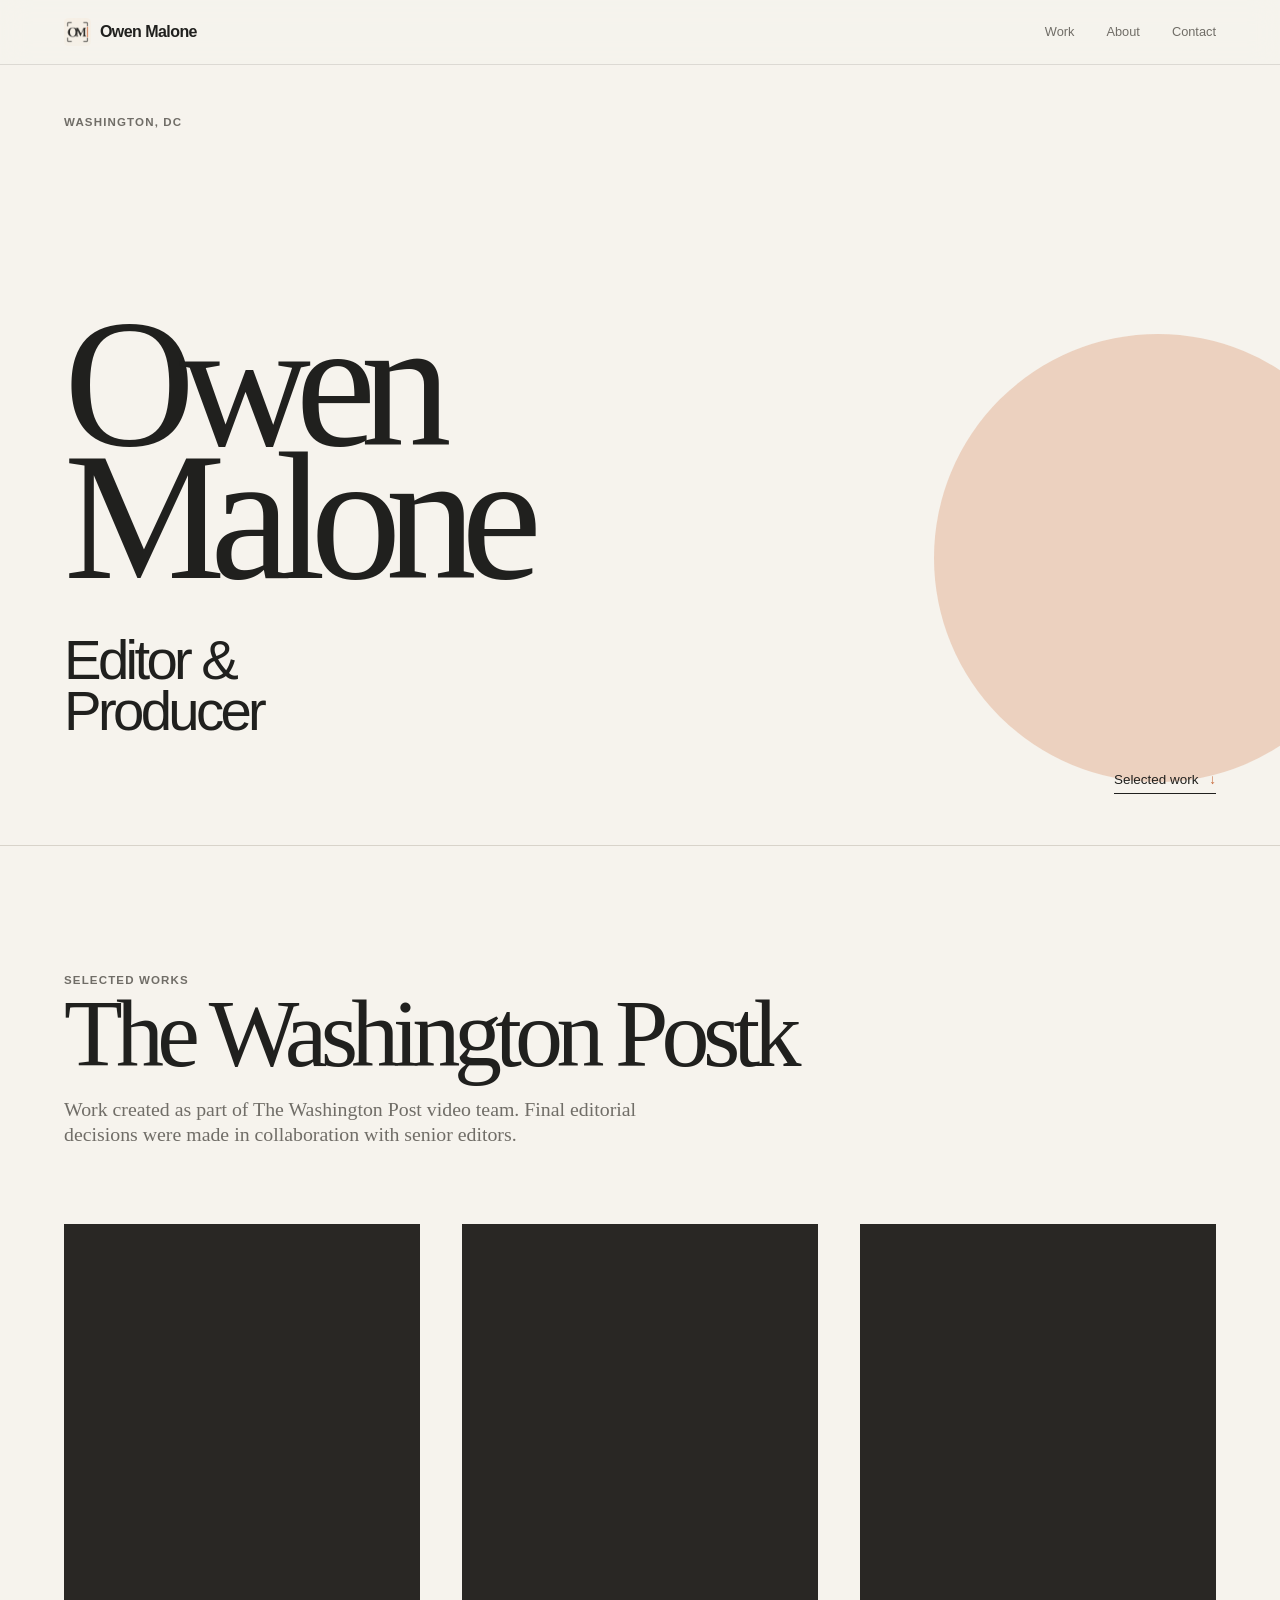
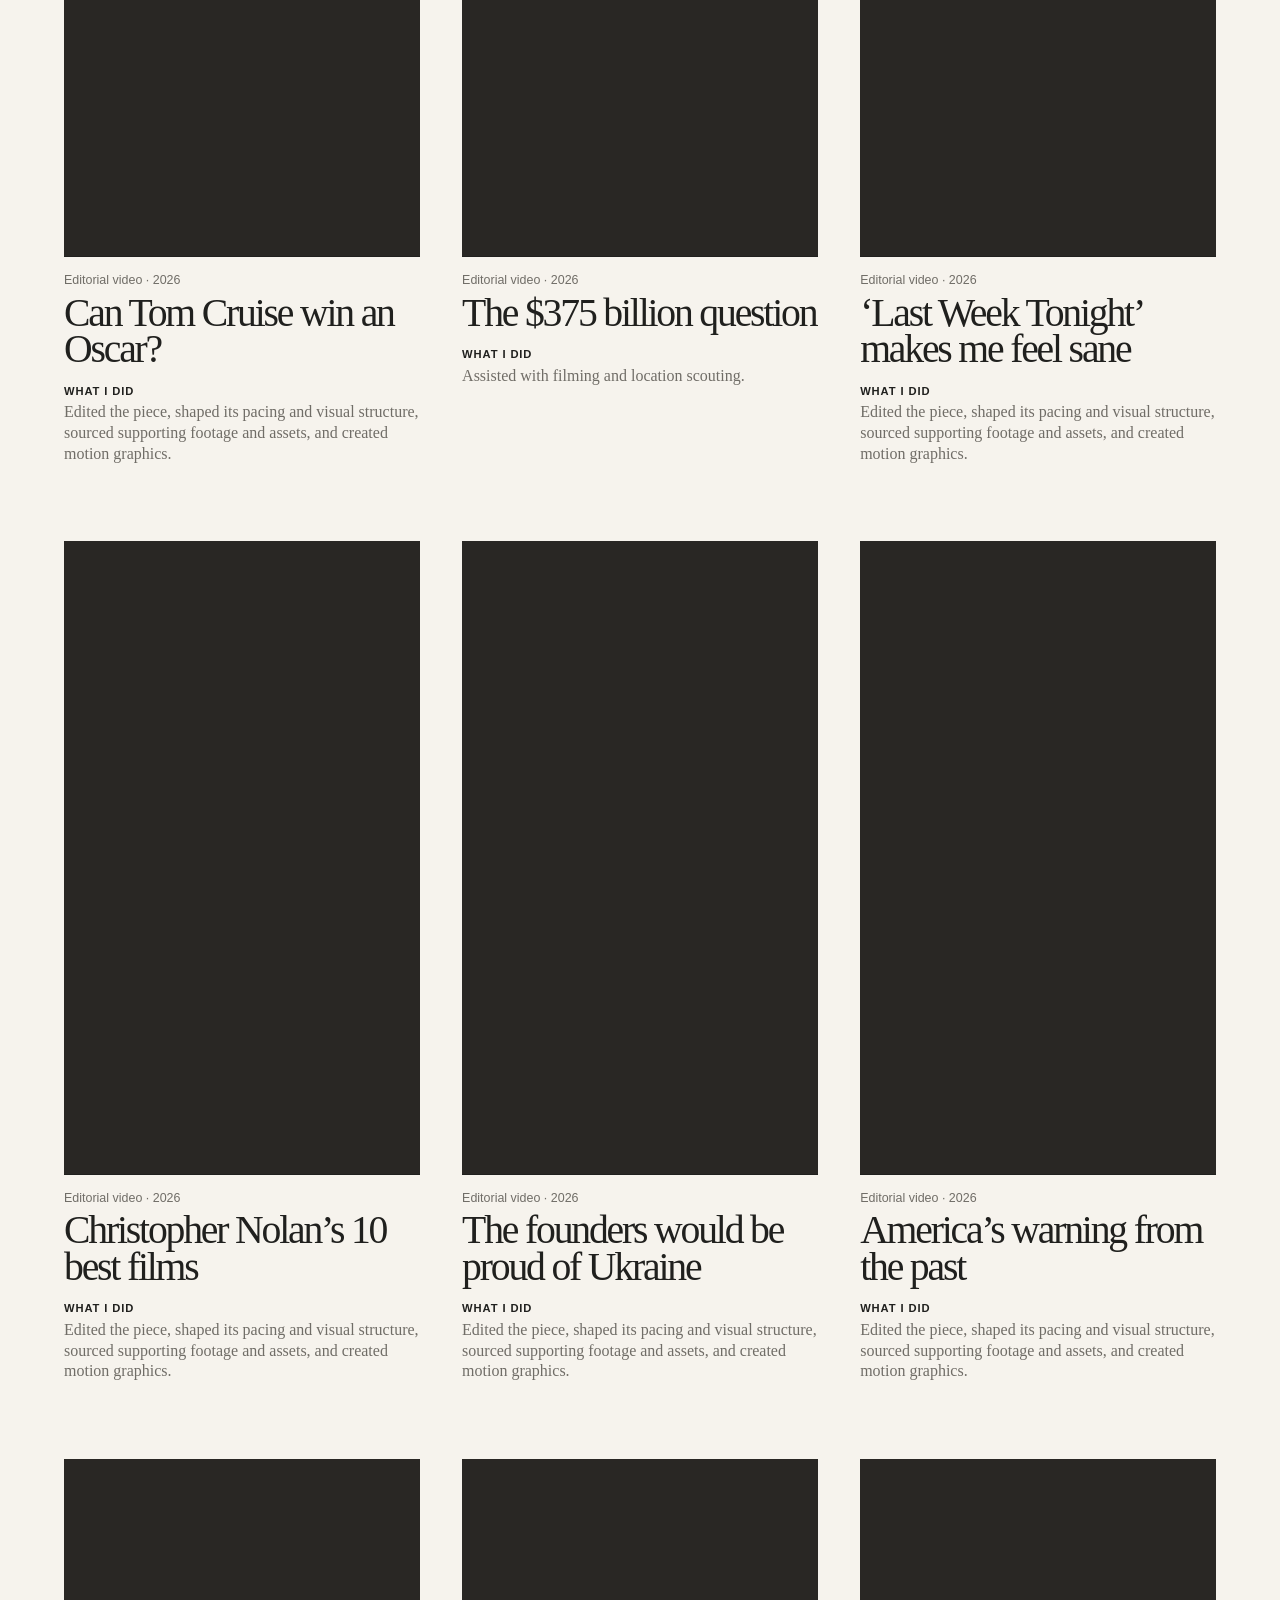
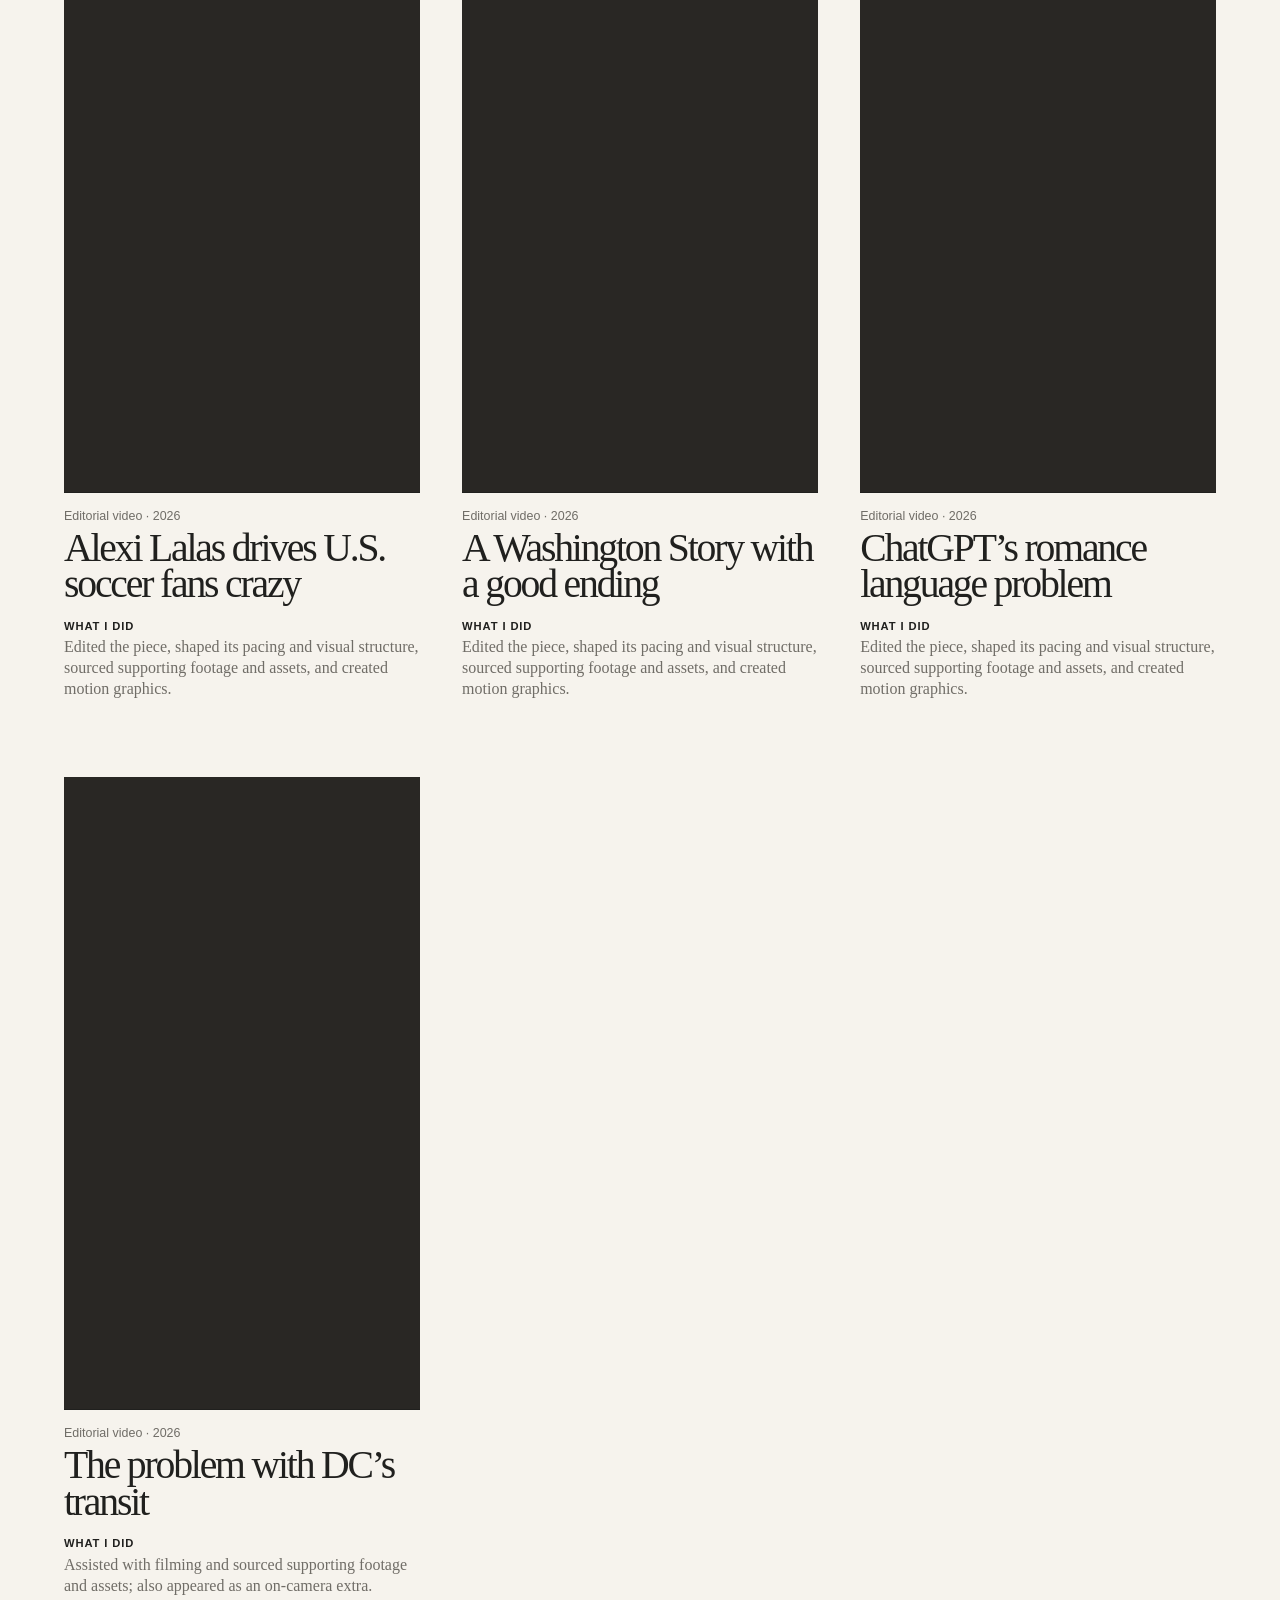
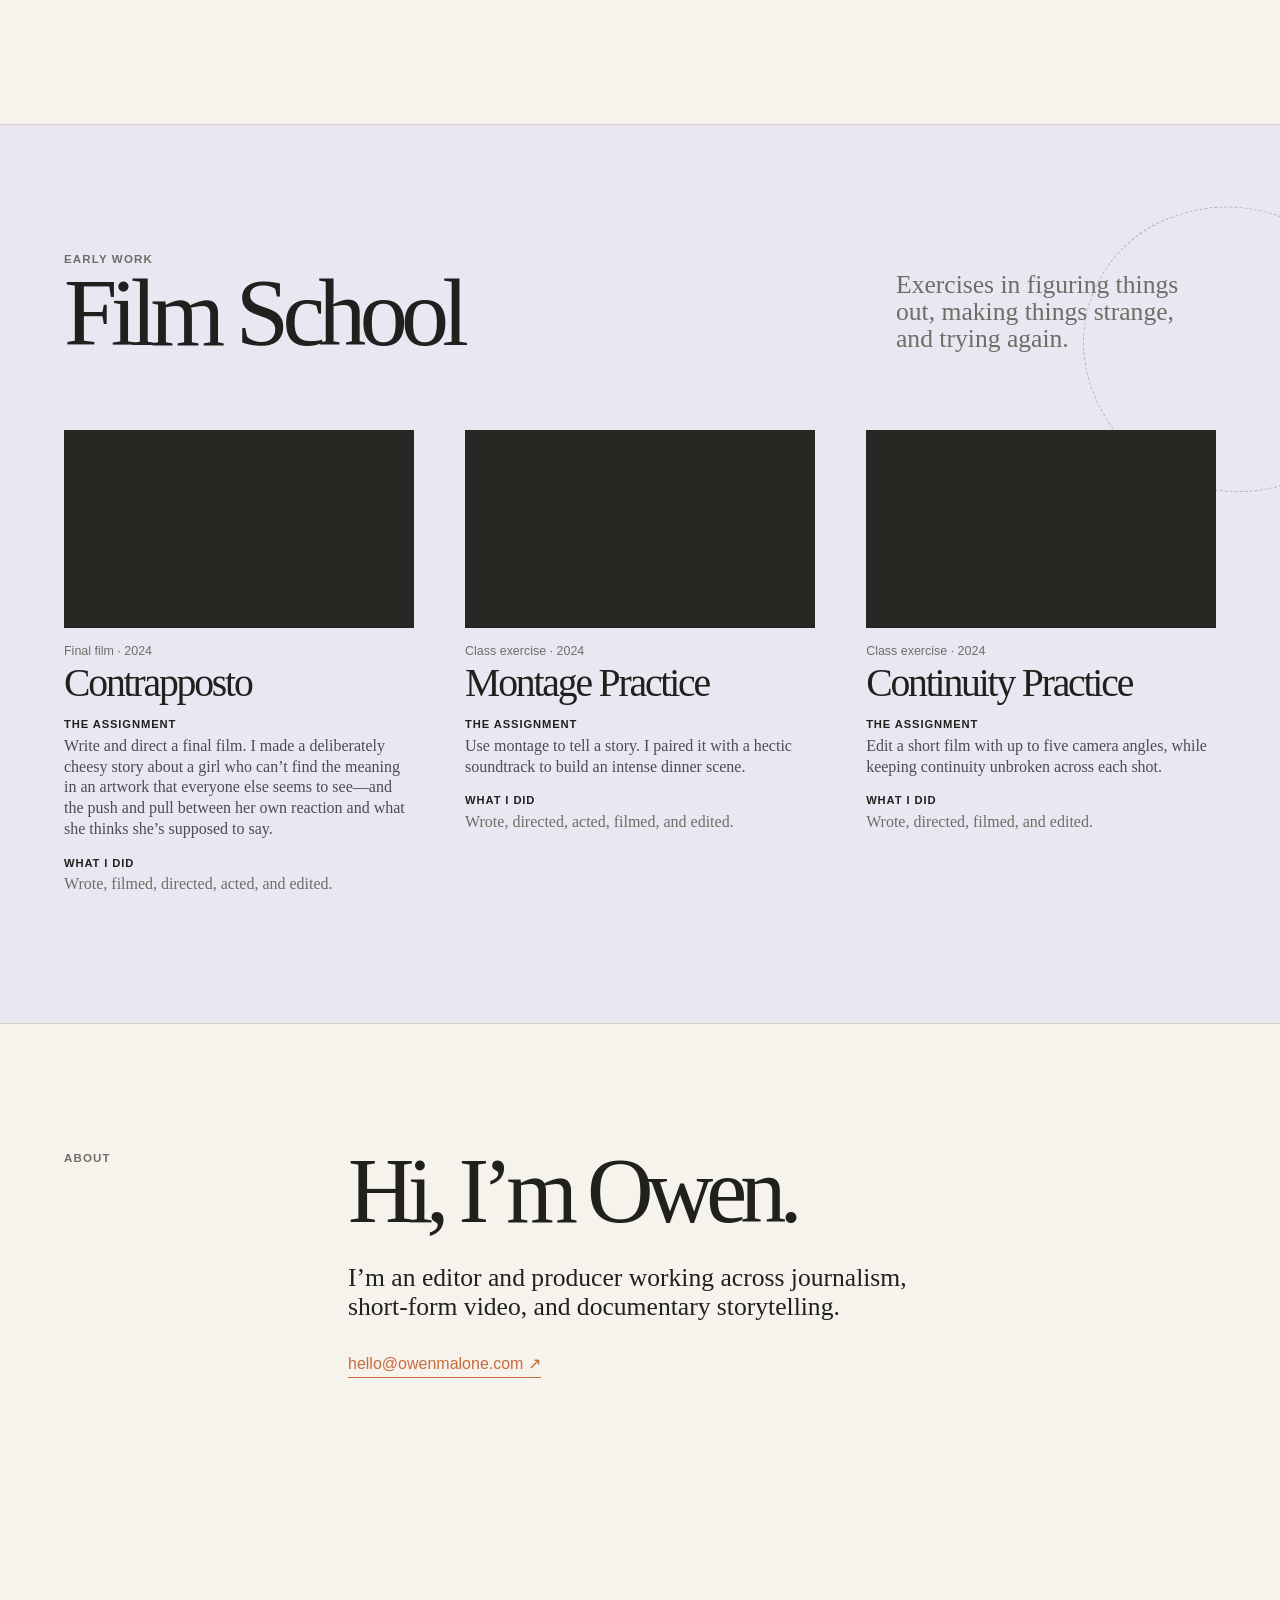
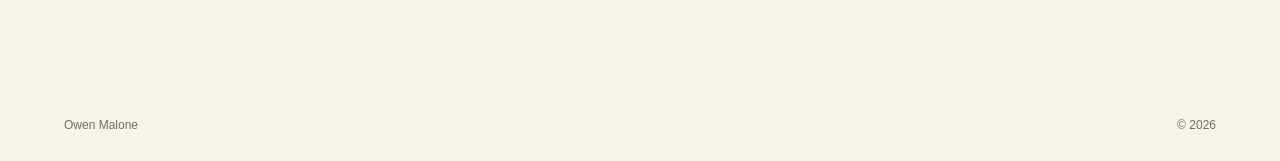
==== commit 623153ec: "Update index.html" ====
--- a/index.html
+++ b/index.html
@@ -28,8 +28,8 @@
     </section>
     <section class="work-section" id="work" aria-labelledby="work-title">
       <div class="section-heading">
-        <p class="eyebrow">The Washington Post</p>
-        <h2 id="work-title">Selected Work</h2>
+        <p class="eyebrow">Selected Works</p>
+        <h2 id="work-title">The Washington Postk</h2>
         <p class="editorial-note">Work created as part of The Washington Post video team. Final editorial decisions were made in collaboration with senior editors.</p>
       </div>
       <div class="project-grid post-project-grid">
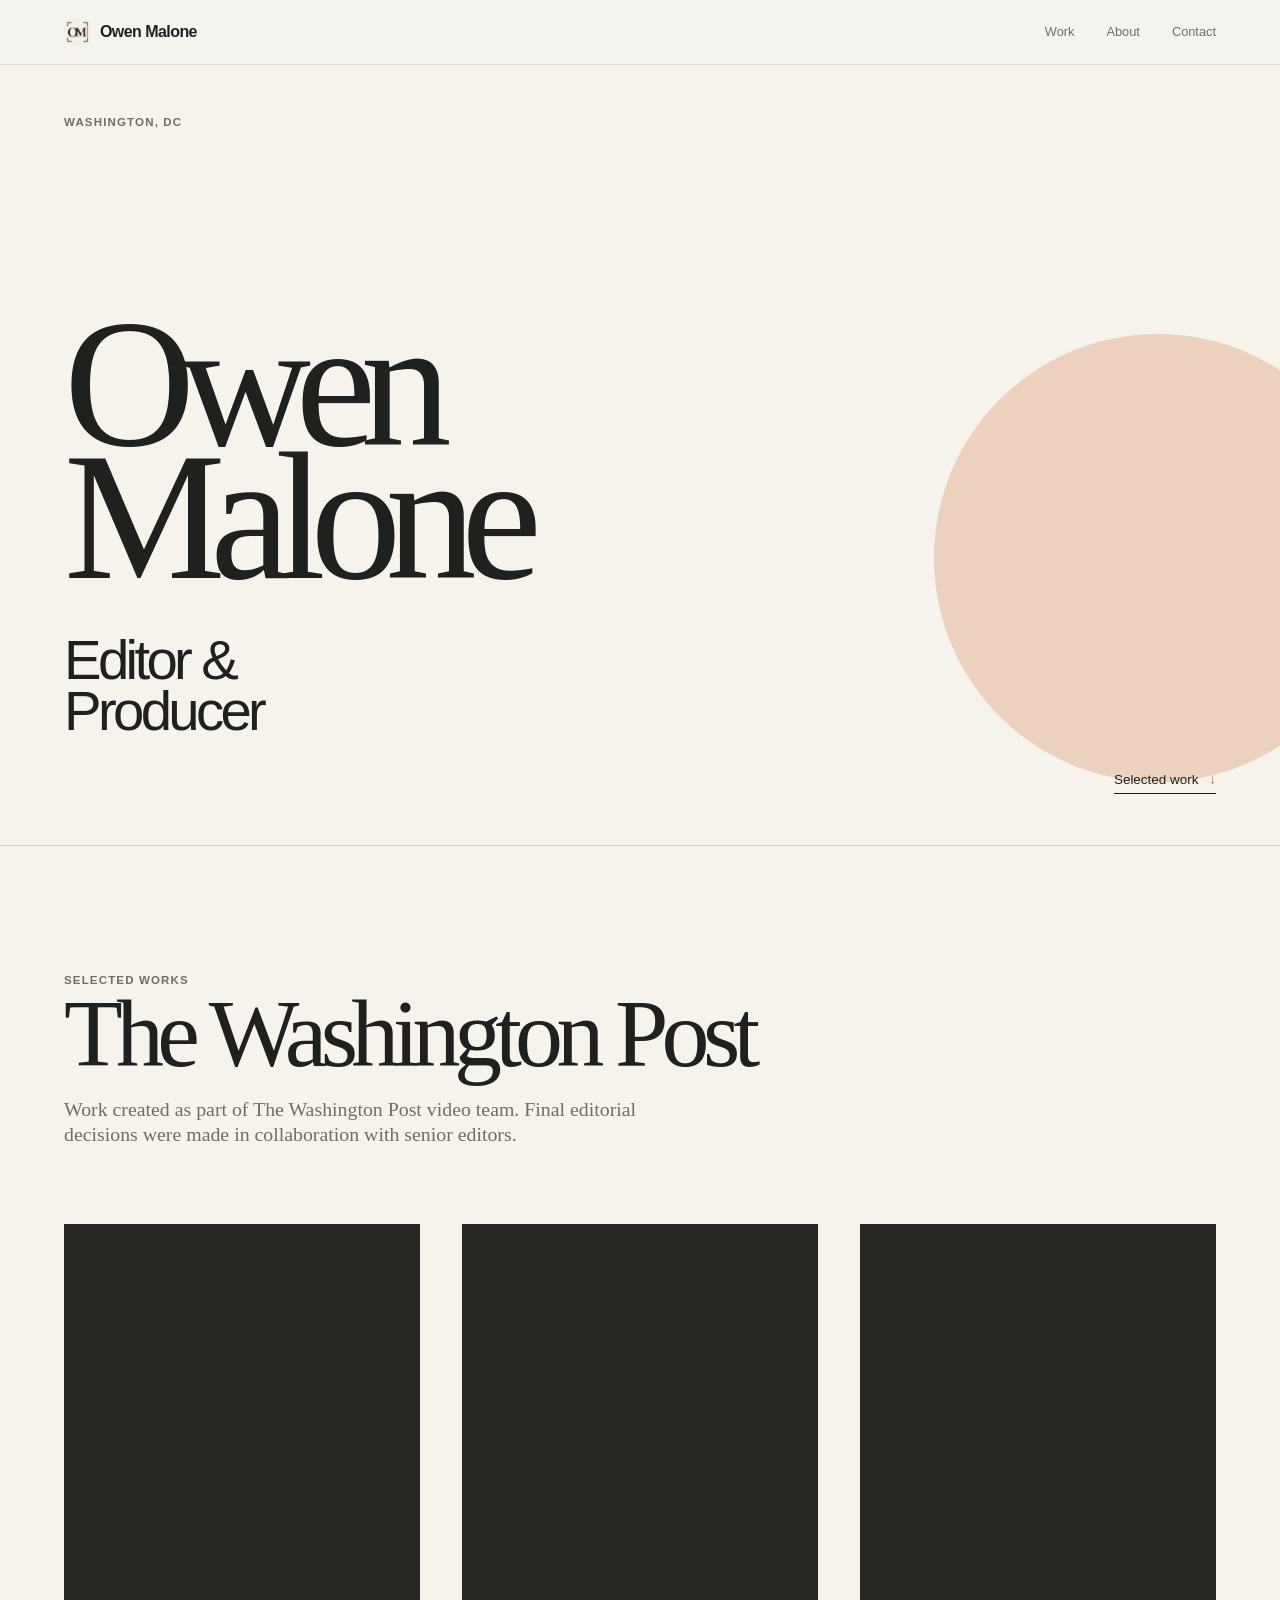
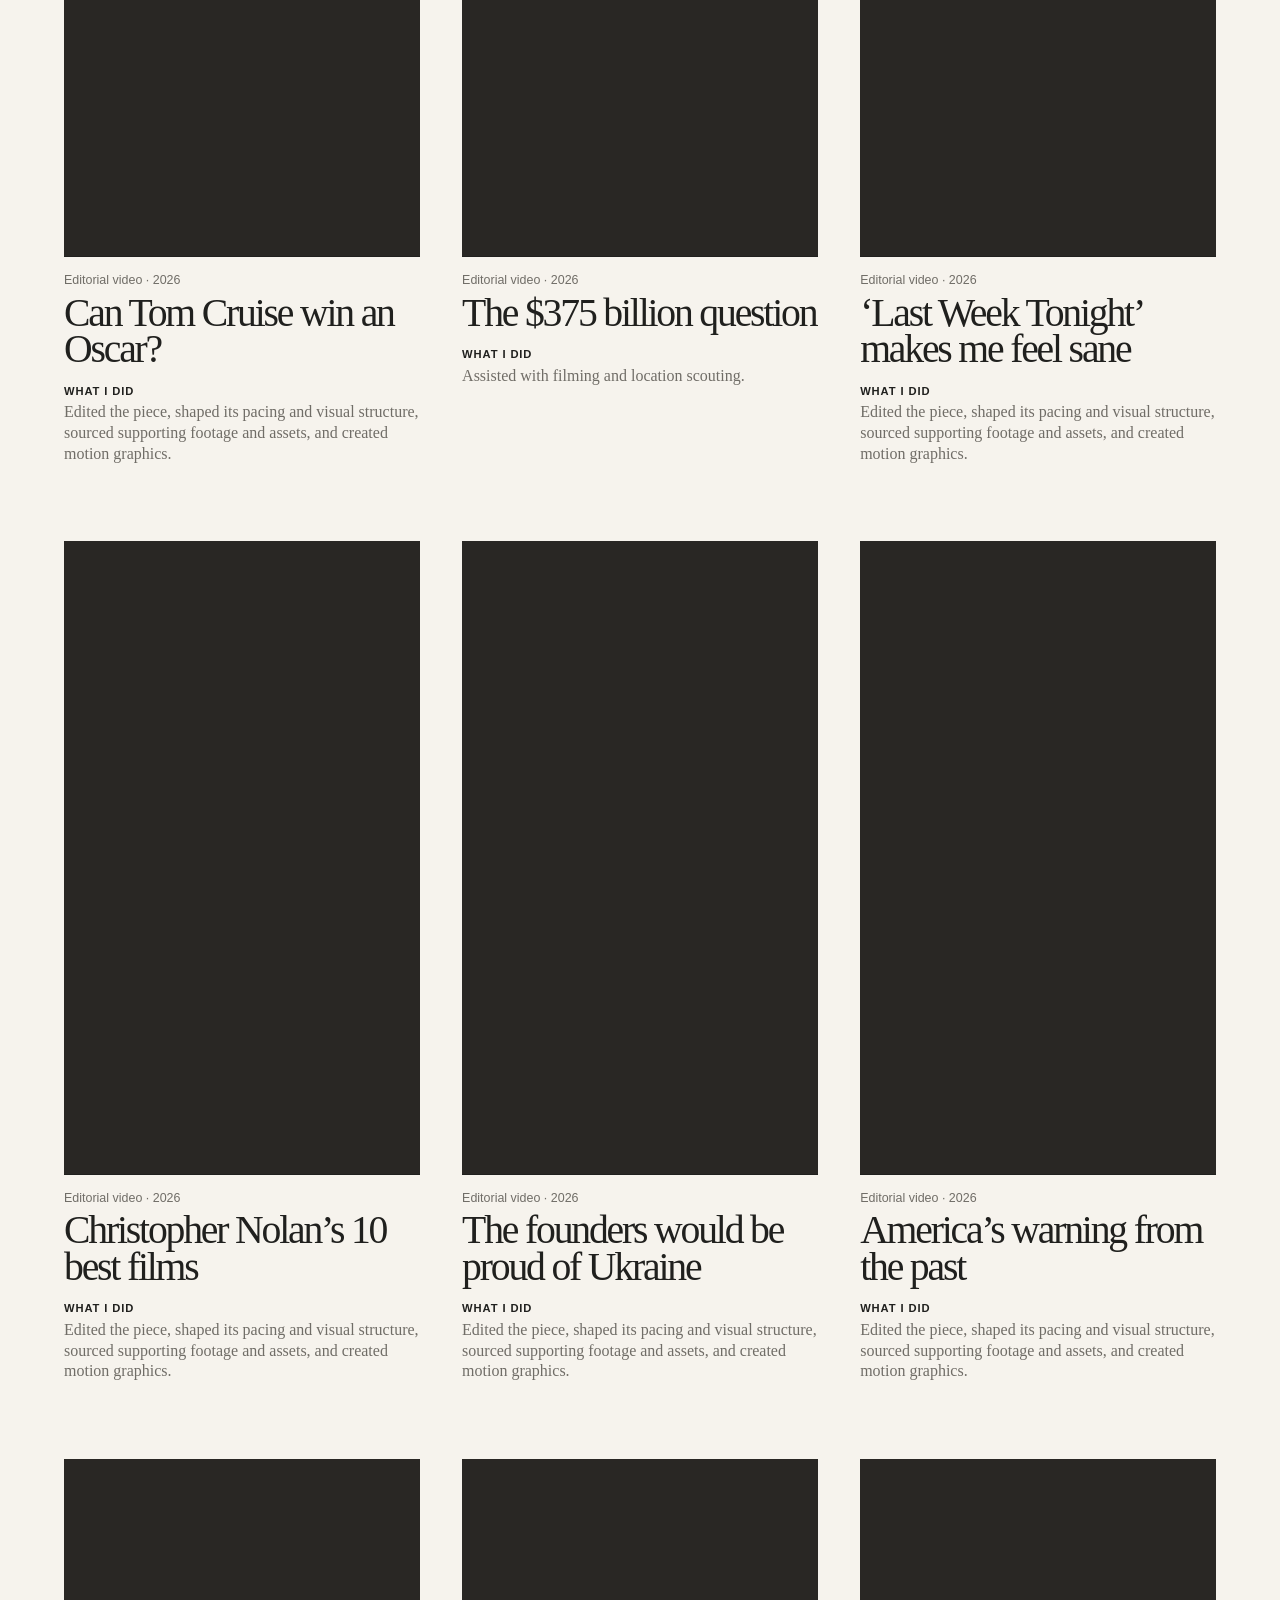
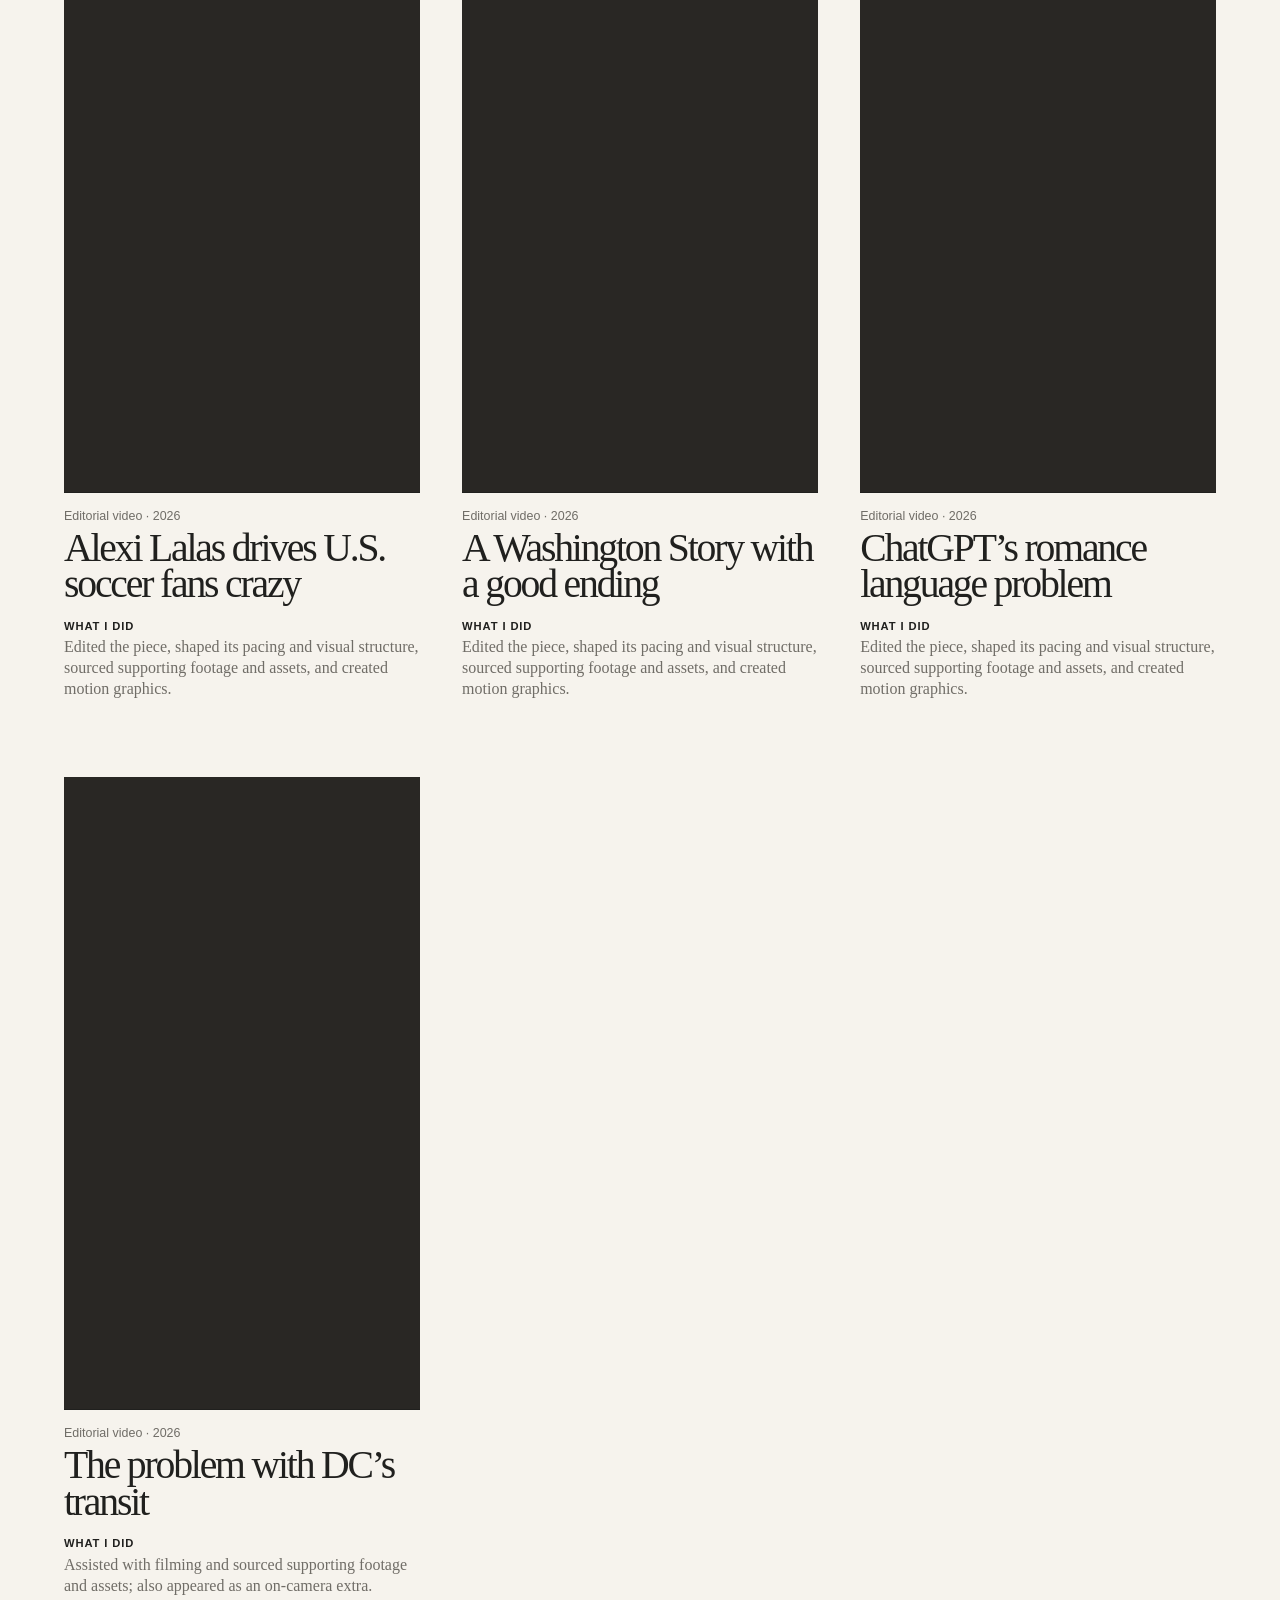
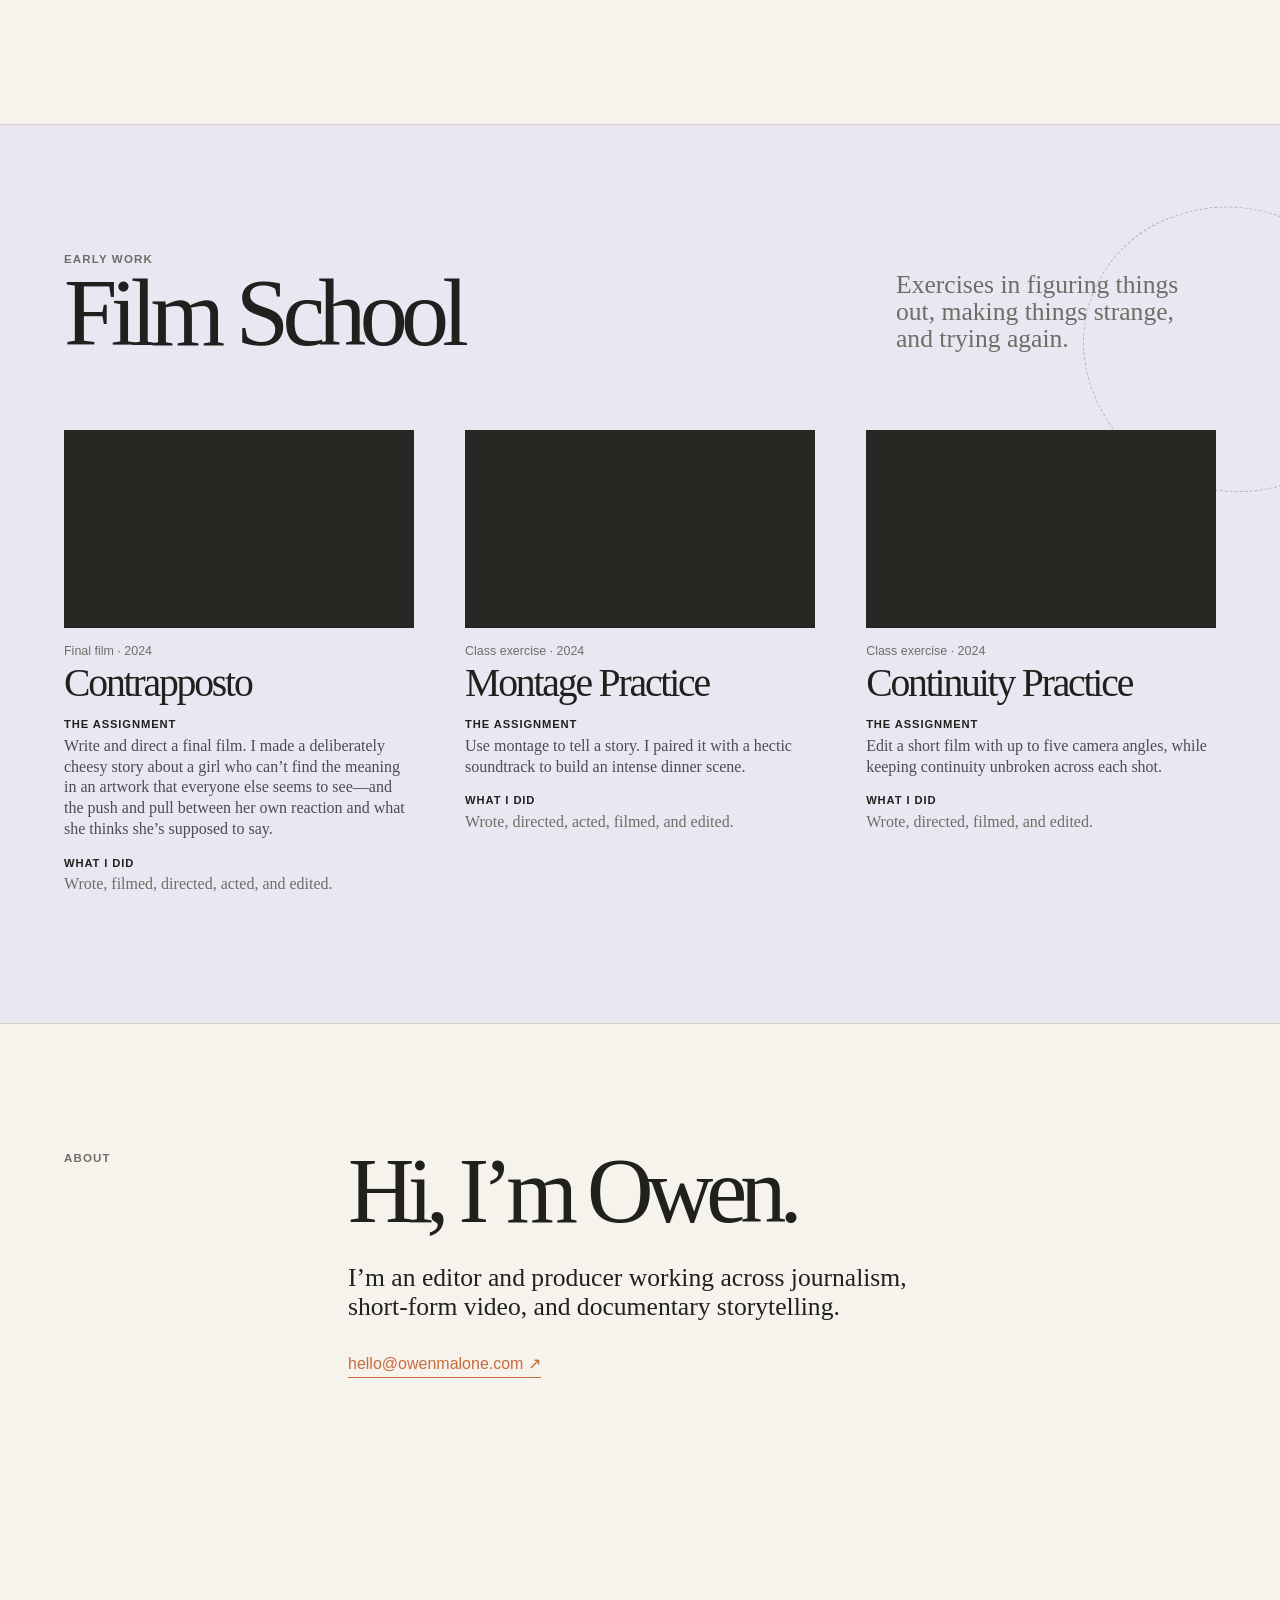
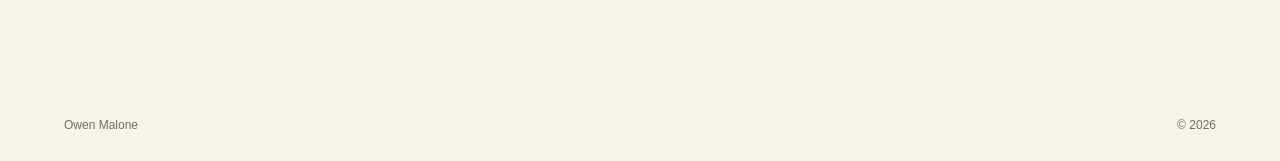
==== commit be42b163: "Update index.html" ====
--- a/index.html
+++ b/index.html
@@ -29,7 +29,7 @@
     <section class="work-section" id="work" aria-labelledby="work-title">
       <div class="section-heading">
         <p class="eyebrow">Selected Works</p>
-        <h2 id="work-title">The Washington Postk</h2>
+        <h2 id="work-title">The Washington Post</h2>
         <p class="editorial-note">Work created as part of The Washington Post video team. Final editorial decisions were made in collaboration with senior editors.</p>
       </div>
       <div class="project-grid post-project-grid">
